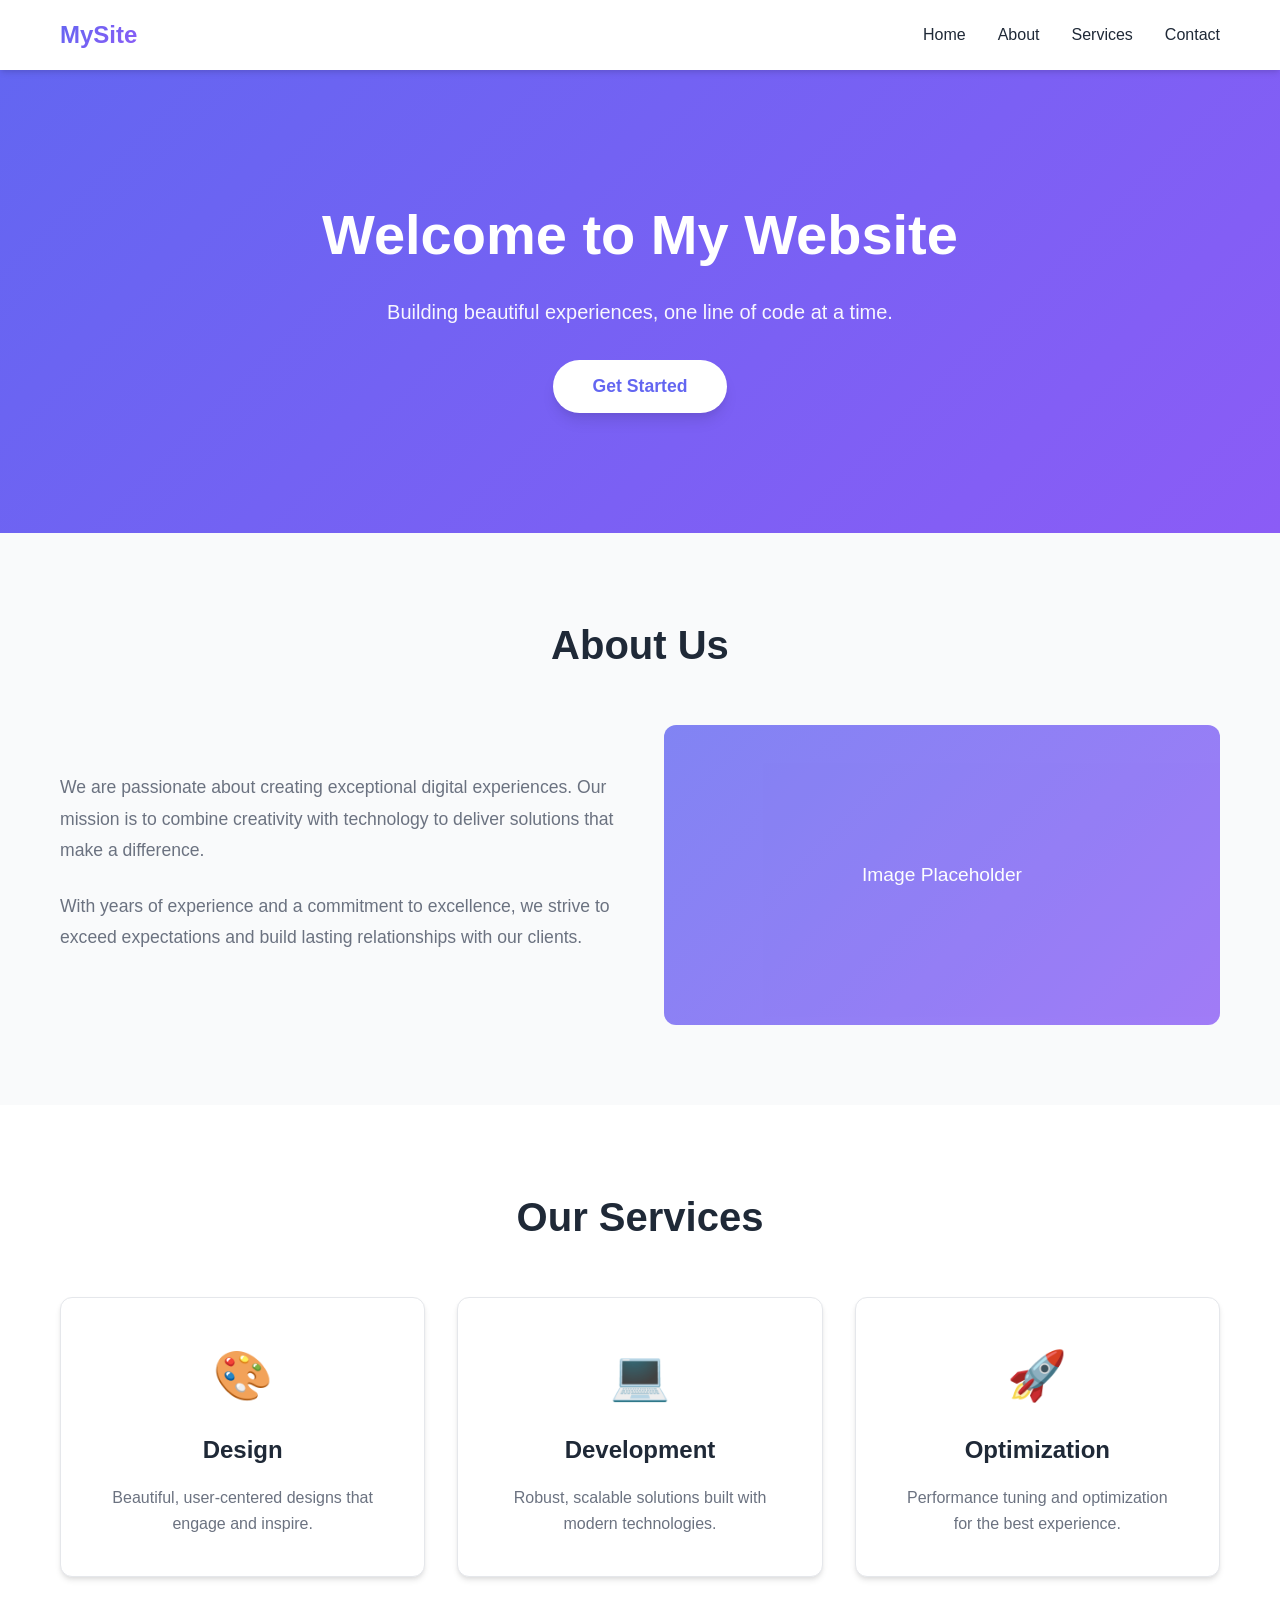
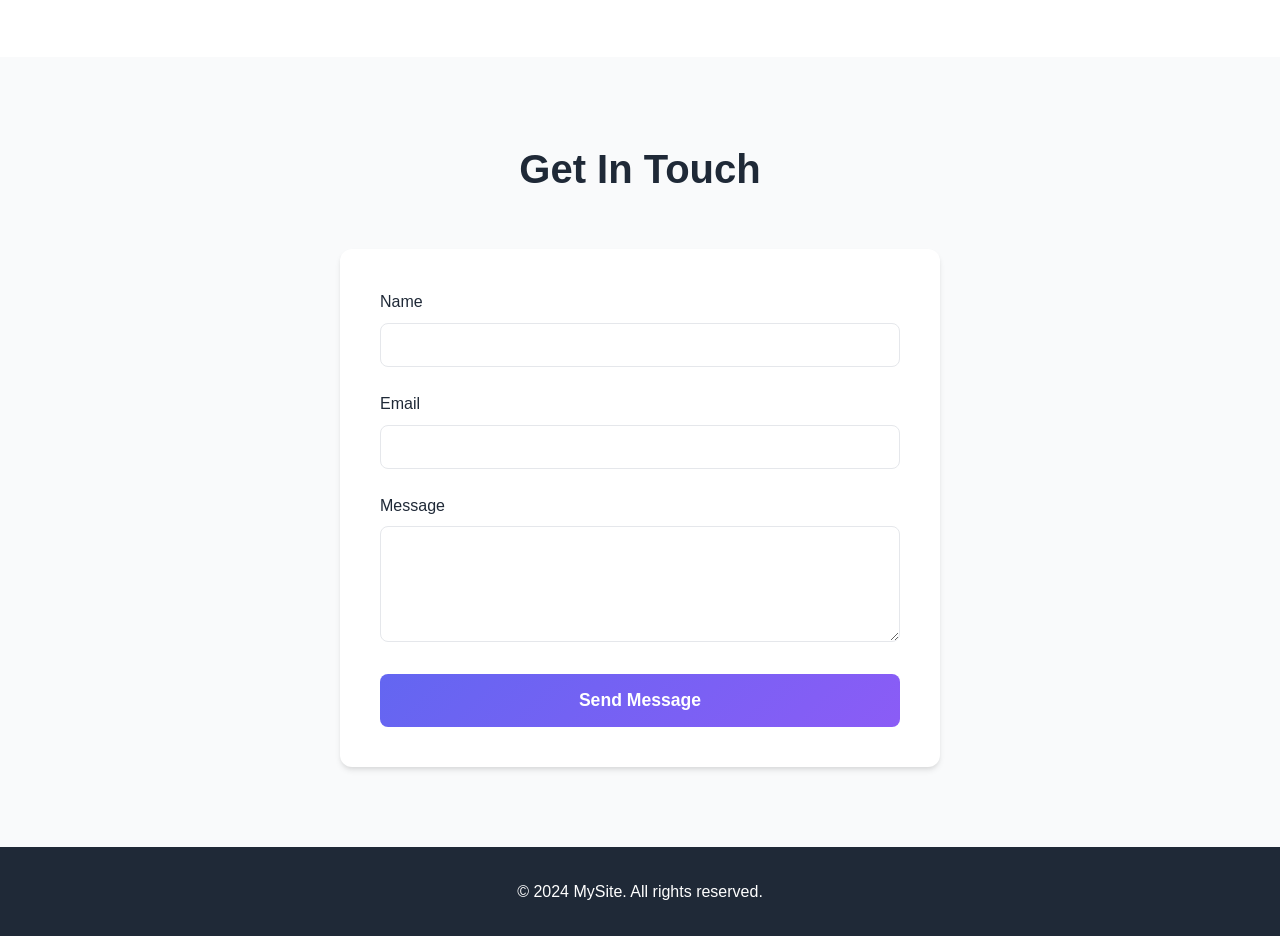
==== index.html @ bd73d11a "First Commit" ====
<!DOCTYPE html>
<html lang="en">
<head>
    <meta charset="UTF-8">
    <meta name="viewport" content="width=device-width, initial-scale=1.0">
    <title>Welcome to My Website</title>
    <link rel="stylesheet" href="styles.css">
</head>
<body>
    <header>
        <nav>
            <div class="logo">MySite</div>
            <ul class="nav-links">
                <li><a href="#home">Home</a></li>
                <li><a href="#about">About</a></li>
                <li><a href="#services">Services</a></li>
                <li><a href="#contact">Contact</a></li>
            </ul>
            <div class="menu-toggle">
                <span></span>
                <span></span>
                <span></span>
            </div>
        </nav>
    </header>

    <main>
        <section id="home" class="hero">
            <div class="hero-content">
                <h1>Welcome to My Website</h1>
                <p>Building beautiful experiences, one line of code at a time.</p>
                <button class="cta-button">Get Started</button>
            </div>
        </section>

        <section id="about" class="about">
            <div class="container">
                <h2>About Us</h2>
                <div class="about-content">
                    <div class="about-text">
                        <p>We are passionate about creating exceptional digital experiences. Our mission is to combine creativity with technology to deliver solutions that make a difference.</p>
                        <p>With years of experience and a commitment to excellence, we strive to exceed expectations and build lasting relationships with our clients.</p>
                    </div>
                    <div class="about-image">
                        <div class="placeholder-image">Image Placeholder</div>
                    </div>
                </div>
            </div>
        </section>

        <section id="services" class="services">
            <div class="container">
                <h2>Our Services</h2>
                <div class="services-grid">
                    <div class="service-card">
                        <div class="service-icon">🎨</div>
                        <h3>Design</h3>
                        <p>Beautiful, user-centered designs that engage and inspire.</p>
                    </div>
                    <div class="service-card">
                        <div class="service-icon">💻</div>
                        <h3>Development</h3>
                        <p>Robust, scalable solutions built with modern technologies.</p>
                    </div>
                    <div class="service-card">
                        <div class="service-icon">🚀</div>
                        <h3>Optimization</h3>
                        <p>Performance tuning and optimization for the best experience.</p>
                    </div>
                </div>
            </div>
        </section>

        <section id="contact" class="contact">
            <div class="container">
                <h2>Get In Touch</h2>
                <form class="contact-form">
                    <div class="form-group">
                        <label for="name">Name</label>
                        <input type="text" id="name" name="name" required>
                    </div>
                    <div class="form-group">
                        <label for="email">Email</label>
                        <input type="email" id="email" name="email" required>
                    </div>
                    <div class="form-group">
                        <label for="message">Message</label>
                        <textarea id="message" name="message" rows="5" required></textarea>
                    </div>
                    <button type="submit" class="submit-button">Send Message</button>
                </form>
            </div>
        </section>
    </main>

    <footer>
        <div class="container">
            <p>&copy; 2024 MySite. All rights reserved.</p>
        </div>
    </footer>

    <script src="script.js"></script>
</body>
</html>
---- styles.css ----
* {
    margin: 0;
    padding: 0;
    box-sizing: border-box;
}

:root {
    --primary-color: #6366f1;
    --secondary-color: #8b5cf6;
    --text-color: #1f2937;
    --text-light: #6b7280;
    --bg-color: #ffffff;
    --bg-light: #f9fafb;
    --border-color: #e5e7eb;
    --shadow: 0 4px 6px -1px rgba(0, 0, 0, 0.1), 0 2px 4px -1px rgba(0, 0, 0, 0.06);
    --shadow-lg: 0 10px 15px -3px rgba(0, 0, 0, 0.1), 0 4px 6px -2px rgba(0, 0, 0, 0.05);
}

body {
    font-family: -apple-system, BlinkMacSystemFont, 'Segoe UI', Roboto, 'Helvetica Neue', Arial, sans-serif;
    line-height: 1.6;
    color: var(--text-color);
    background-color: var(--bg-color);
}

.container {
    max-width: 1200px;
    margin: 0 auto;
    padding: 0 20px;
}

/* Header & Navigation */
header {
    background-color: var(--bg-color);
    box-shadow: var(--shadow);
    position: sticky;
    top: 0;
    z-index: 1000;
}

nav {
    max-width: 1200px;
    margin: 0 auto;
    padding: 1rem 20px;
    display: flex;
    justify-content: space-between;
    align-items: center;
}

.logo {
    font-size: 1.5rem;
    font-weight: bold;
    background: linear-gradient(135deg, var(--primary-color), var(--secondary-color));
    -webkit-background-clip: text;
    -webkit-text-fill-color: transparent;
    background-clip: text;
}

.nav-links {
    display: flex;
    list-style: none;
    gap: 2rem;
}

.nav-links a {
    text-decoration: none;
    color: var(--text-color);
    font-weight: 500;
    transition: color 0.3s ease;
}

.nav-links a:hover {
    color: var(--primary-color);
}

.menu-toggle {
    display: none;
    flex-direction: column;
    cursor: pointer;
    gap: 4px;
}

.menu-toggle span {
    width: 25px;
    height: 3px;
    background-color: var(--text-color);
    border-radius: 3px;
    transition: all 0.3s ease;
}

/* Hero Section */
.hero {
    background: linear-gradient(135deg, var(--primary-color) 0%, var(--secondary-color) 100%);
    color: white;
    padding: 120px 20px;
    text-align: center;
}

.hero-content h1 {
    font-size: 3.5rem;
    margin-bottom: 1rem;
    font-weight: 700;
}

.hero-content p {
    font-size: 1.25rem;
    margin-bottom: 2rem;
    opacity: 0.95;
}

.cta-button {
    background-color: white;
    color: var(--primary-color);
    border: none;
    padding: 1rem 2.5rem;
    font-size: 1.1rem;
    font-weight: 600;
    border-radius: 50px;
    cursor: pointer;
    transition: transform 0.3s ease, box-shadow 0.3s ease;
    box-shadow: var(--shadow-lg);
}

.cta-button:hover {
    transform: translateY(-2px);
    box-shadow: 0 20px 25px -5px rgba(0, 0, 0, 0.1), 0 10px 10px -5px rgba(0, 0, 0, 0.04);
}

.cta-button:active {
    transform: translateY(0);
}

/* About Section */
.about {
    padding: 80px 20px;
    background-color: var(--bg-light);
}

.about h2 {
    text-align: center;
    font-size: 2.5rem;
    margin-bottom: 3rem;
    color: var(--text-color);
}

.about-content {
    display: grid;
    grid-template-columns: 1fr 1fr;
    gap: 3rem;
    align-items: center;
}

.about-text p {
    margin-bottom: 1.5rem;
    color: var(--text-light);
    font-size: 1.1rem;
    line-height: 1.8;
}

.placeholder-image {
    background: linear-gradient(135deg, var(--primary-color), var(--secondary-color));
    height: 300px;
    border-radius: 12px;
    display: flex;
    align-items: center;
    justify-content: center;
    color: white;
    font-size: 1.2rem;
    opacity: 0.8;
}

/* Services Section */
.services {
    padding: 80px 20px;
}

.services h2 {
    text-align: center;
    font-size: 2.5rem;
    margin-bottom: 3rem;
    color: var(--text-color);
}

.services-grid {
    display: grid;
    grid-template-columns: repeat(auto-fit, minmax(280px, 1fr));
    gap: 2rem;
}

.service-card {
    background-color: var(--bg-color);
    padding: 2.5rem;
    border-radius: 12px;
    text-align: center;
    box-shadow: var(--shadow);
    transition: transform 0.3s ease, box-shadow 0.3s ease;
    border: 1px solid var(--border-color);
}

.service-card:hover {
    transform: translateY(-5px);
    box-shadow: var(--shadow-lg);
}

.service-icon {
    font-size: 3rem;
    margin-bottom: 1rem;
}

.service-card h3 {
    font-size: 1.5rem;
    margin-bottom: 1rem;
    color: var(--text-color);
}

.service-card p {
    color: var(--text-light);
    line-height: 1.6;
}

/* Contact Section */
.contact {
    padding: 80px 20px;
    background-color: var(--bg-light);
}

.contact h2 {
    text-align: center;
    font-size: 2.5rem;
    margin-bottom: 3rem;
    color: var(--text-color);
}

.contact-form {
    max-width: 600px;
    margin: 0 auto;
    background-color: var(--bg-color);
    padding: 2.5rem;
    border-radius: 12px;
    box-shadow: var(--shadow);
}

.form-group {
    margin-bottom: 1.5rem;
}

.form-group label {
    display: block;
    margin-bottom: 0.5rem;
    font-weight: 500;
    color: var(--text-color);
}

.form-group input,
.form-group textarea {
    width: 100%;
    padding: 0.75rem;
    border: 1px solid var(--border-color);
    border-radius: 8px;
    font-size: 1rem;
    font-family: inherit;
    transition: border-color 0.3s ease, box-shadow 0.3s ease;
}

.form-group input:focus,
.form-group textarea:focus {
    outline: none;
    border-color: var(--primary-color);
    box-shadow: 0 0 0 3px rgba(99, 102, 241, 0.1);
}

.submit-button {
    width: 100%;
    background: linear-gradient(135deg, var(--primary-color), var(--secondary-color));
    color: white;
    border: none;
    padding: 1rem;
    font-size: 1.1rem;
    font-weight: 600;
    border-radius: 8px;
    cursor: pointer;
    transition: transform 0.3s ease, box-shadow 0.3s ease;
}

.submit-button:hover {
    transform: translateY(-2px);
    box-shadow: var(--shadow-lg);
}

.submit-button:active {
    transform: translateY(0);
}

/* Footer */
footer {
    background-color: var(--text-color);
    color: white;
    padding: 2rem 20px;
    text-align: center;
}

/* Responsive Design */
@media (max-width: 768px) {
    .nav-links {
        display: none;
    }

    .menu-toggle {
        display: flex;
    }

    .hero-content h1 {
        font-size: 2.5rem;
    }

    .hero-content p {
        font-size: 1.1rem;
    }

    .about-content {
        grid-template-columns: 1fr;
    }

    .services-grid {
        grid-template-columns: 1fr;
    }

    .contact-form {
        padding: 1.5rem;
    }
}

/* Smooth Scrolling */
html {
    scroll-behavior: smooth;
}
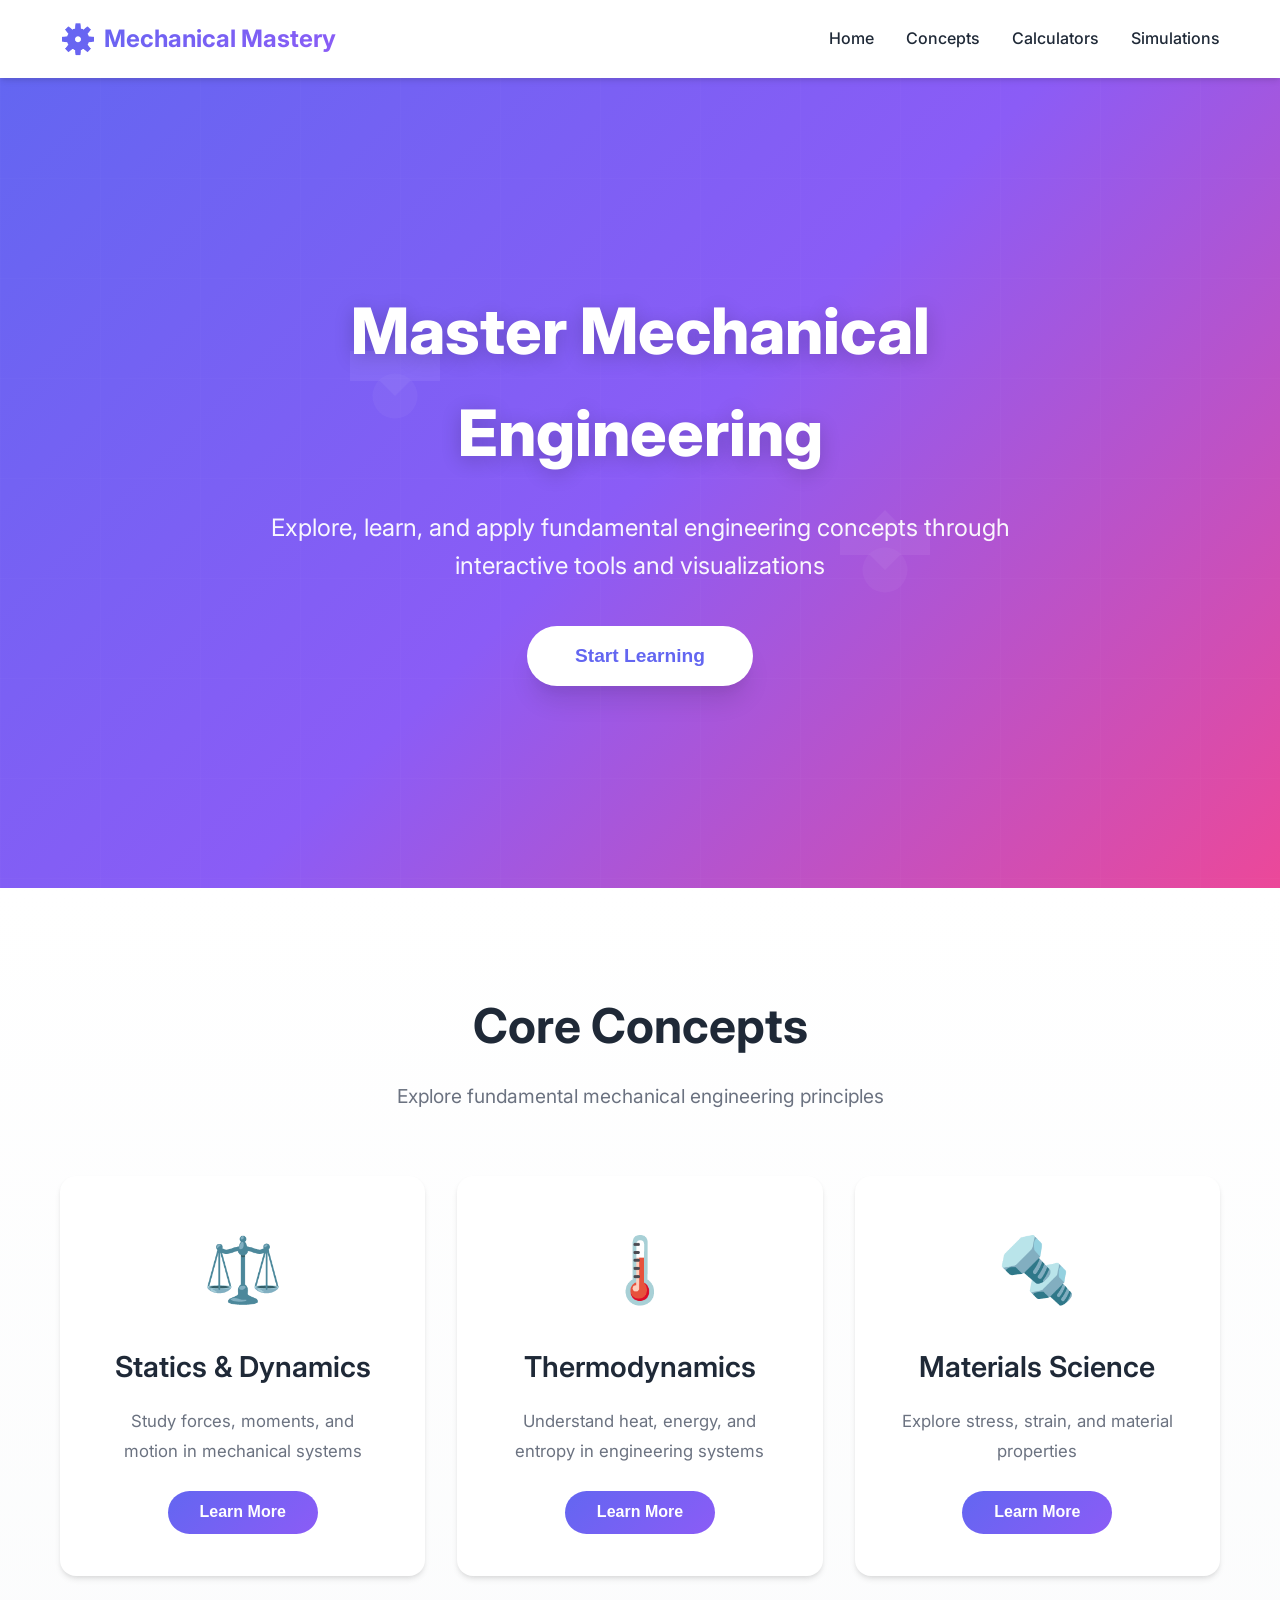
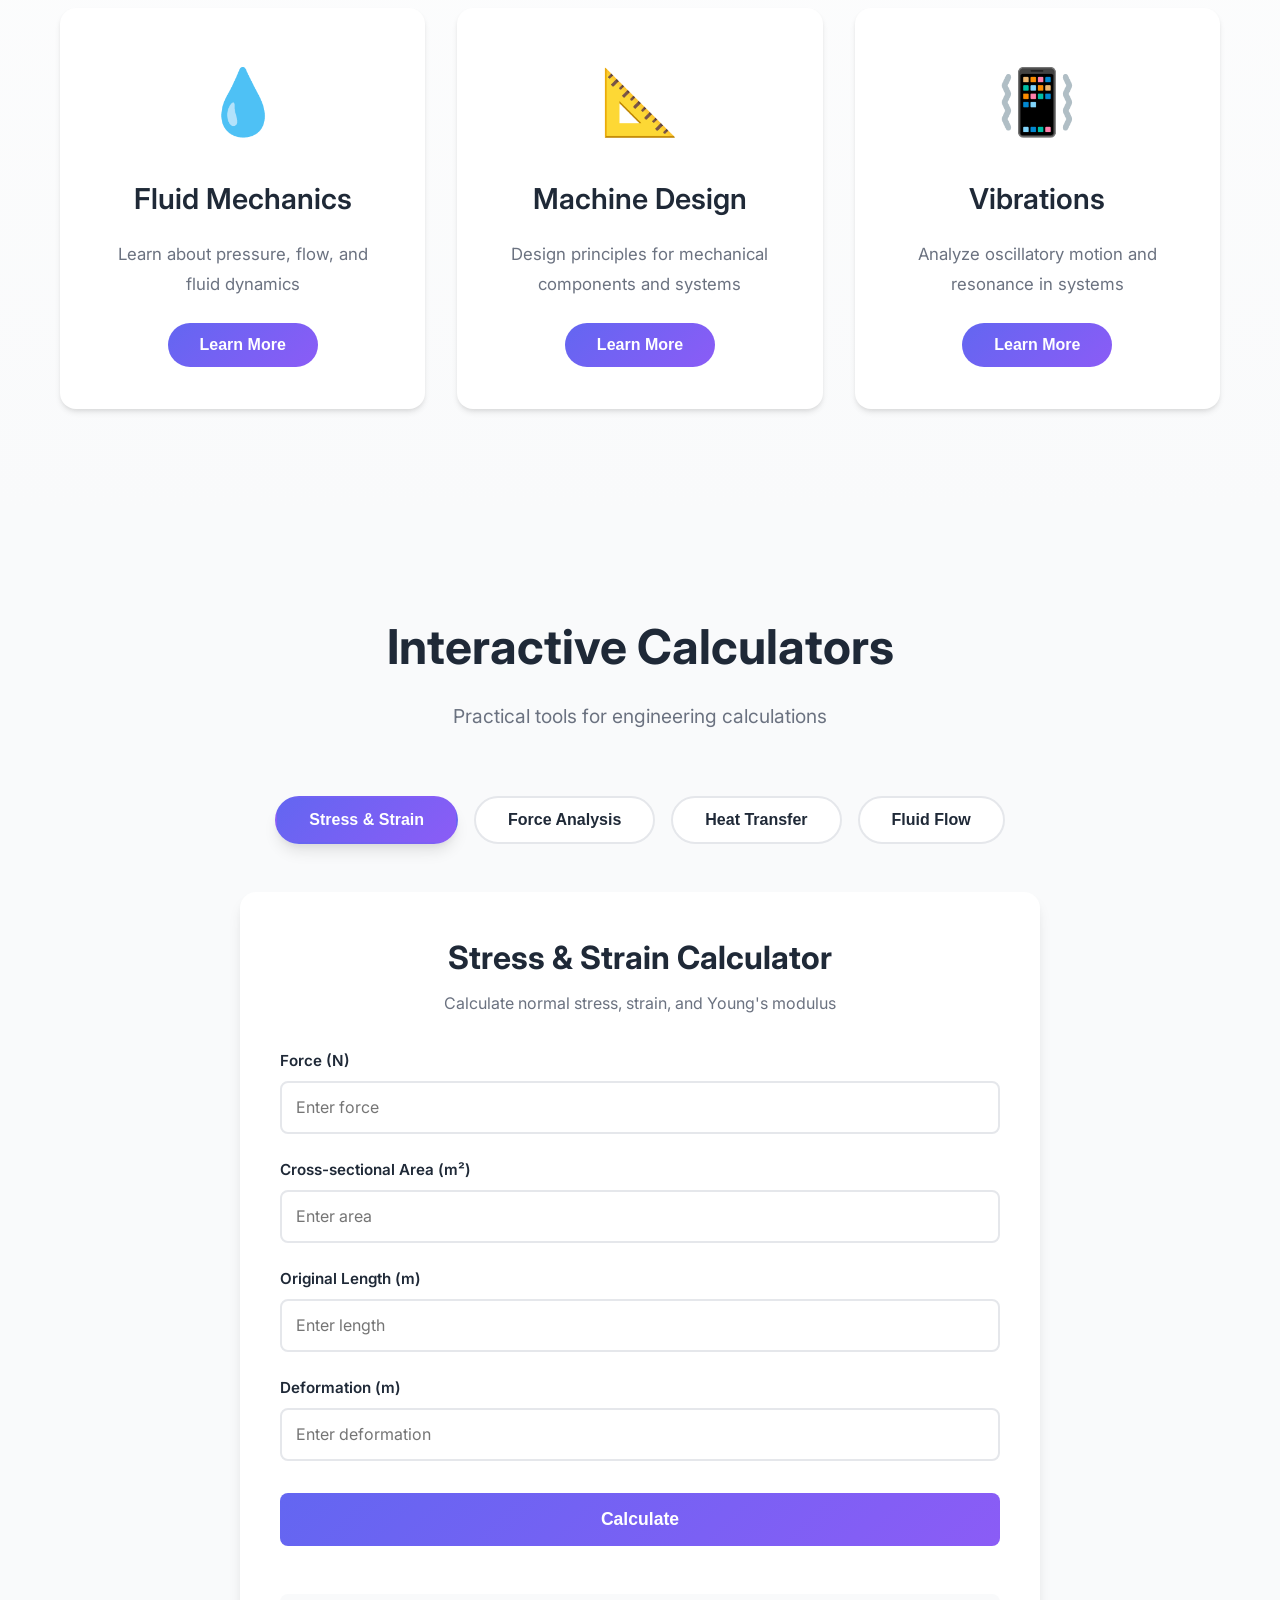
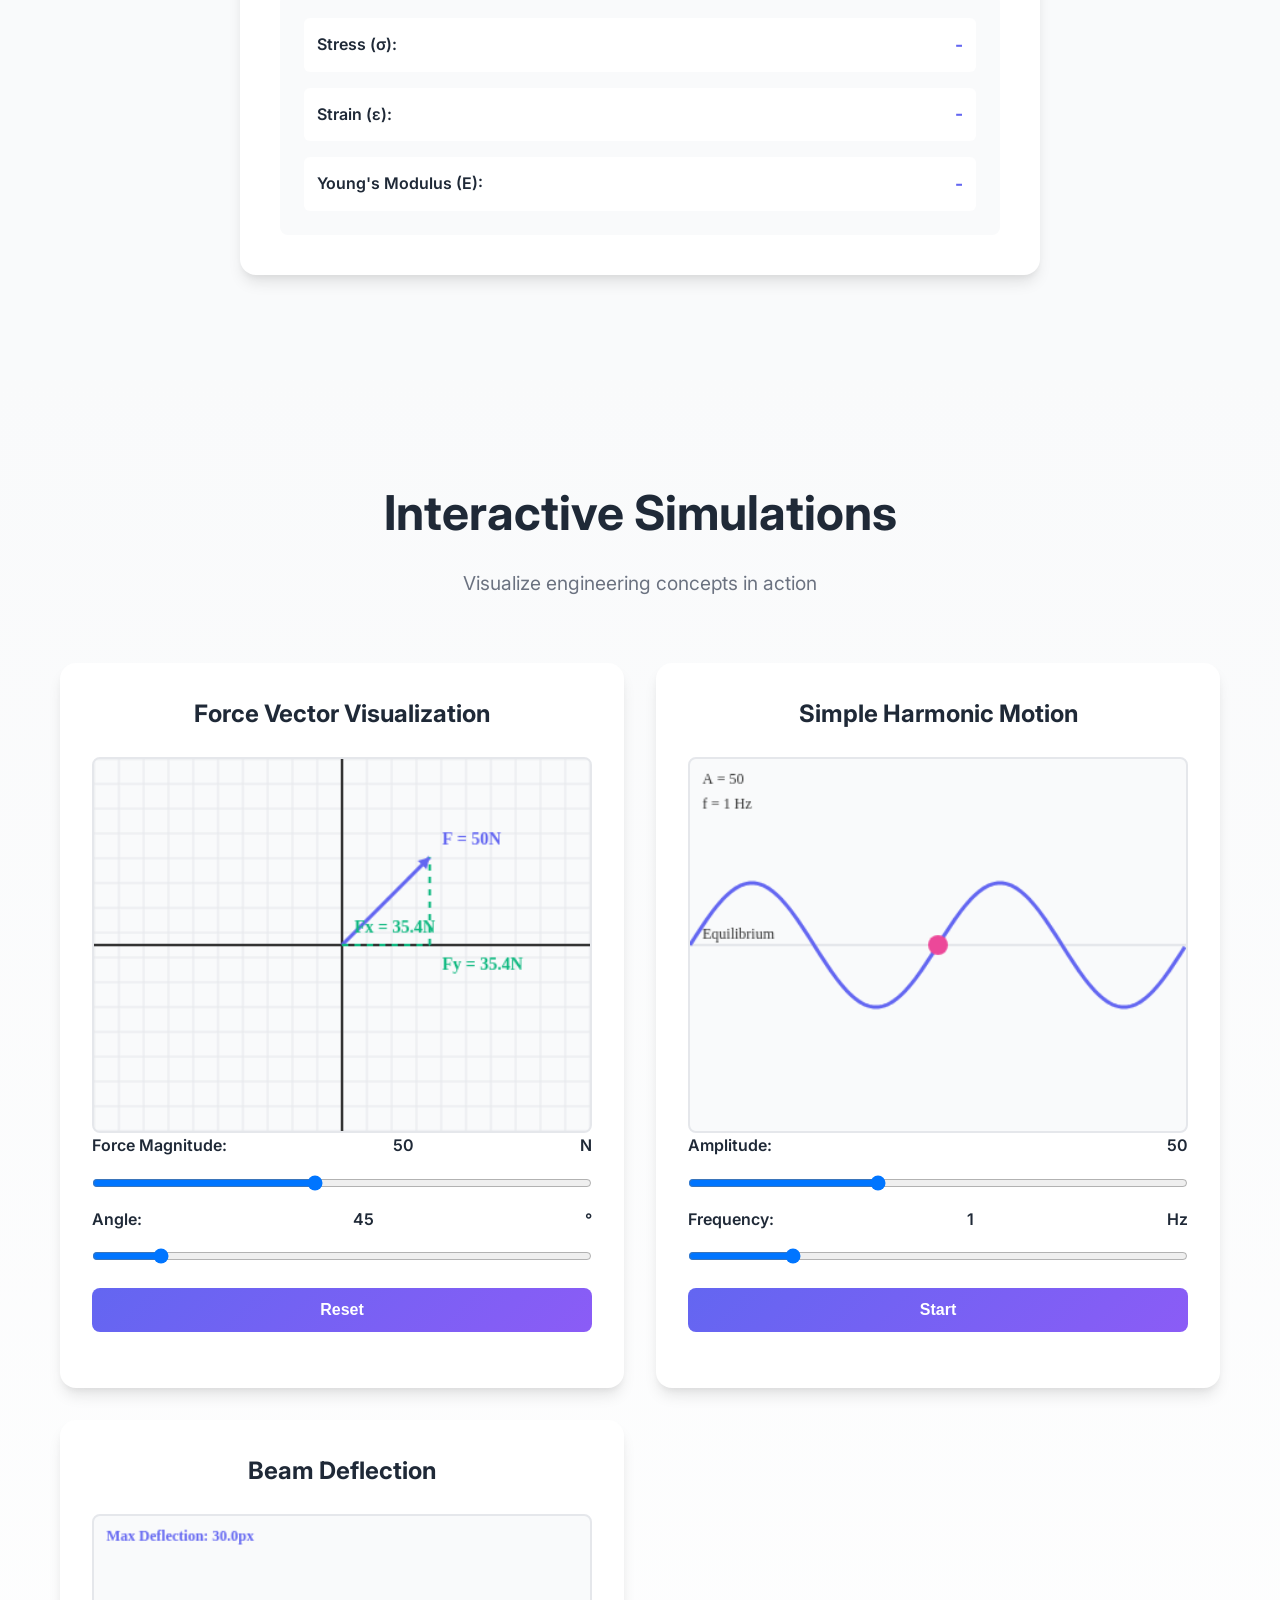
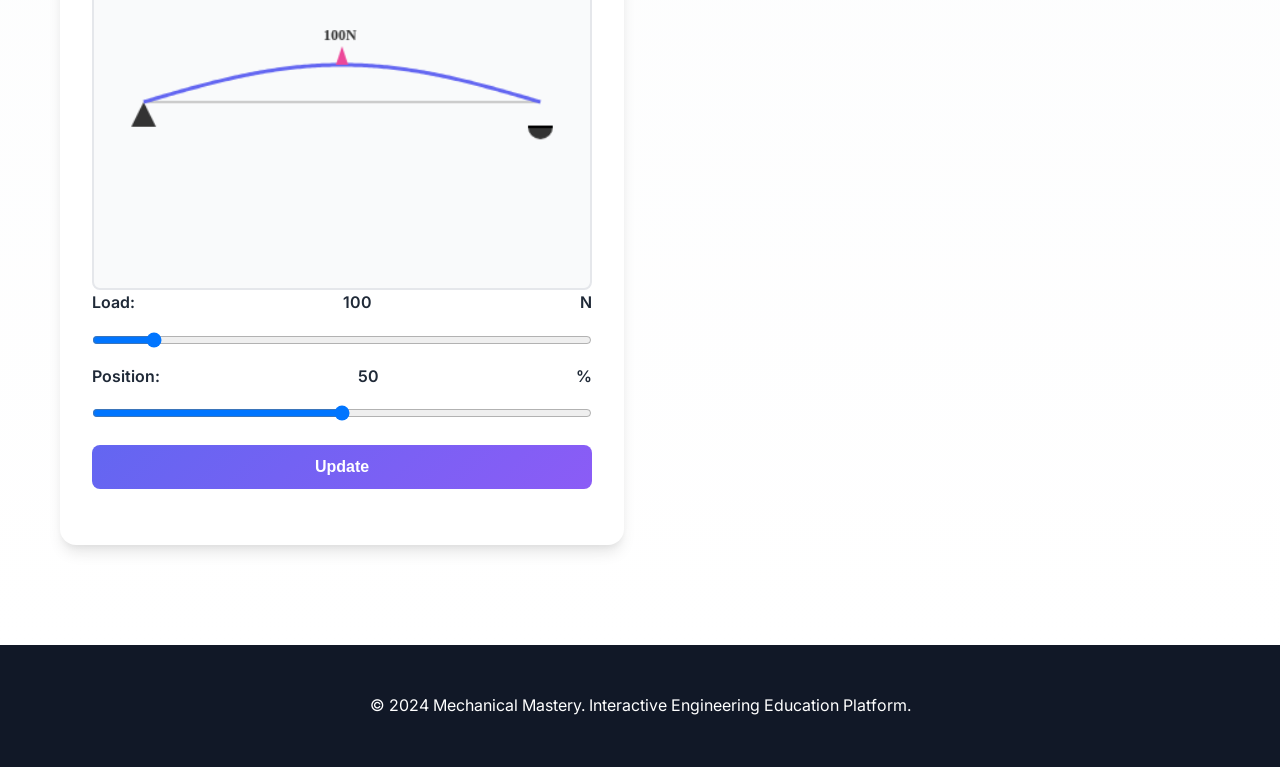
==== commit 6cba1428: "2" ====
--- a/index.html
+++ b/index.html
@@ -3,18 +3,24 @@
 <head>
     <meta charset="UTF-8">
     <meta name="viewport" content="width=device-width, initial-scale=1.0">
-    <title>Welcome to My Website</title>
+    <title>Mechanical Mastery - Interactive Engineering Learning</title>
     <link rel="stylesheet" href="styles.css">
+    <link rel="preconnect" href="https://fonts.googleapis.com">
+    <link rel="preconnect" href="https://fonts.gstatic.com" crossorigin>
+    <link href="https://fonts.googleapis.com/css2?family=Inter:wght@300;400;500;600;700;800&display=swap" rel="stylesheet">
 </head>
 <body>
     <header>
         <nav>
-            <div class="logo">MySite</div>
+            <div class="logo">
+                <span class="logo-icon">⚙️</span>
+                <span>Mechanical Mastery</span>
+            </div>
             <ul class="nav-links">
                 <li><a href="#home">Home</a></li>
-                <li><a href="#about">About</a></li>
-                <li><a href="#services">Services</a></li>
-                <li><a href="#contact">Contact</a></li>
+                <li><a href="#concepts">Concepts</a></li>
+                <li><a href="#calculators">Calculators</a></li>
+                <li><a href="#simulations">Simulations</a></li>
             </ul>
             <div class="menu-toggle">
                 <span></span>
@@ -27,79 +33,297 @@
     <main>
         <section id="home" class="hero">
             <div class="hero-content">
-                <h1>Welcome to My Website</h1>
-                <p>Building beautiful experiences, one line of code at a time.</p>
-                <button class="cta-button">Get Started</button>
+                <div class="hero-animation">
+                    <svg class="gear gear-1" viewBox="0 0 100 100">
+                        <path d="M50,10 L60,20 L80,20 L80,40 L60,40 L50,50 L40,40 L20,40 L20,20 L40,20 Z" fill="rgba(255,255,255,0.3)"/>
+                        <circle cx="50" cy="50" r="15" fill="rgba(255,255,255,0.2)"/>
+                    </svg>
+                    <svg class="gear gear-2" viewBox="0 0 100 100">
+                        <path d="M50,10 L60,20 L80,20 L80,40 L60,40 L50,50 L40,40 L20,40 L20,20 L40,20 Z" fill="rgba(255,255,255,0.3)"/>
+                        <circle cx="50" cy="50" r="15" fill="rgba(255,255,255,0.2)"/>
+                    </svg>
+                </div>
+                <h1>Master Mechanical Engineering</h1>
+                <p>Explore, learn, and apply fundamental engineering concepts through interactive tools and visualizations</p>
+                <button class="cta-button" onclick="document.querySelector('#concepts').scrollIntoView({behavior: 'smooth'})">
+                    Start Learning
+                </button>
             </div>
         </section>
 
-        <section id="about" class="about">
+        <section id="concepts" class="concepts">
             <div class="container">
-                <h2>About Us</h2>
-                <div class="about-content">
-                    <div class="about-text">
-                        <p>We are passionate about creating exceptional digital experiences. Our mission is to combine creativity with technology to deliver solutions that make a difference.</p>
-                        <p>With years of experience and a commitment to excellence, we strive to exceed expectations and build lasting relationships with our clients.</p>
-                    </div>
-                    <div class="about-image">
-                        <div class="placeholder-image">Image Placeholder</div>
+                <h2>Core Concepts</h2>
+                <p class="section-subtitle">Explore fundamental mechanical engineering principles</p>
+                <div class="concepts-grid">
+                    <div class="concept-card" data-concept="statics">
+                        <div class="concept-icon">⚖️</div>
+                        <h3>Statics & Dynamics</h3>
+                        <p>Study forces, moments, and motion in mechanical systems</p>
+                        <button class="learn-more-btn">Learn More</button>
+                    </div>
+                    <div class="concept-card" data-concept="thermodynamics">
+                        <div class="concept-icon">🌡️</div>
+                        <h3>Thermodynamics</h3>
+                        <p>Understand heat, energy, and entropy in engineering systems</p>
+                        <button class="learn-more-btn">Learn More</button>
+                    </div>
+                    <div class="concept-card" data-concept="materials">
+                        <div class="concept-icon">🔩</div>
+                        <h3>Materials Science</h3>
+                        <p>Explore stress, strain, and material properties</p>
+                        <button class="learn-more-btn">Learn More</button>
+                    </div>
+                    <div class="concept-card" data-concept="fluids">
+                        <div class="concept-icon">💧</div>
+                        <h3>Fluid Mechanics</h3>
+                        <p>Learn about pressure, flow, and fluid dynamics</p>
+                        <button class="learn-more-btn">Learn More</button>
+                    </div>
+                    <div class="concept-card" data-concept="design">
+                        <div class="concept-icon">📐</div>
+                        <h3>Machine Design</h3>
+                        <p>Design principles for mechanical components and systems</p>
+                        <button class="learn-more-btn">Learn More</button>
+                    </div>
+                    <div class="concept-card" data-concept="vibrations">
+                        <div class="concept-icon">📳</div>
+                        <h3>Vibrations</h3>
+                        <p>Analyze oscillatory motion and resonance in systems</p>
+                        <button class="learn-more-btn">Learn More</button>
                     </div>
                 </div>
             </div>
         </section>
 
-        <section id="services" class="services">
+        <section id="calculators" class="calculators">
             <div class="container">
-                <h2>Our Services</h2>
-                <div class="services-grid">
-                    <div class="service-card">
-                        <div class="service-icon">🎨</div>
-                        <h3>Design</h3>
-                        <p>Beautiful, user-centered designs that engage and inspire.</p>
-                    </div>
-                    <div class="service-card">
-                        <div class="service-icon">💻</div>
-                        <h3>Development</h3>
-                        <p>Robust, scalable solutions built with modern technologies.</p>
-                    </div>
-                    <div class="service-card">
-                        <div class="service-icon">🚀</div>
-                        <h3>Optimization</h3>
-                        <p>Performance tuning and optimization for the best experience.</p>
+                <h2>Interactive Calculators</h2>
+                <p class="section-subtitle">Practical tools for engineering calculations</p>
+                
+                <div class="calculator-tabs">
+                    <button class="tab-btn active" data-tab="stress">Stress & Strain</button>
+                    <button class="tab-btn" data-tab="force">Force Analysis</button>
+                    <button class="tab-btn" data-tab="heat">Heat Transfer</button>
+                    <button class="tab-btn" data-tab="fluid">Fluid Flow</button>
+                </div>
+
+                <div class="calculator-content">
+                    <!-- Stress & Strain Calculator -->
+                    <div class="calculator-panel active" id="stress-calc">
+                        <div class="calc-header">
+                            <h3>Stress & Strain Calculator</h3>
+                            <p>Calculate normal stress, strain, and Young's modulus</p>
+                        </div>
+                        <div class="calc-body">
+                            <div class="input-group">
+                                <label for="force-input">Force (N)</label>
+                                <input type="number" id="force-input" placeholder="Enter force">
+                            </div>
+                            <div class="input-group">
+                                <label for="area-input">Cross-sectional Area (m²)</label>
+                                <input type="number" id="area-input" placeholder="Enter area">
+                            </div>
+                            <div class="input-group">
+                                <label for="length-input">Original Length (m)</label>
+                                <input type="number" id="length-input" placeholder="Enter length">
+                            </div>
+                            <div class="input-group">
+                                <label for="deformation-input">Deformation (m)</label>
+                                <input type="number" id="deformation-input" placeholder="Enter deformation">
+                            </div>
+                            <button class="calculate-btn" onclick="calculateStress()">Calculate</button>
+                            <div class="results">
+                                <div class="result-item">
+                                    <span class="result-label">Stress (σ):</span>
+                                    <span class="result-value" id="stress-result">-</span>
+                                </div>
+                                <div class="result-item">
+                                    <span class="result-label">Strain (ε):</span>
+                                    <span class="result-value" id="strain-result">-</span>
+                                </div>
+                                <div class="result-item">
+                                    <span class="result-label">Young's Modulus (E):</span>
+                                    <span class="result-value" id="modulus-result">-</span>
+                                </div>
+                            </div>
+                        </div>
+                    </div>
+
+                    <!-- Force Analysis Calculator -->
+                    <div class="calculator-panel" id="force-calc">
+                        <div class="calc-header">
+                            <h3>Force Vector Analysis</h3>
+                            <p>Resolve forces into components and calculate resultant</p>
+                        </div>
+                        <div class="calc-body">
+                            <div class="input-group">
+                                <label for="force-magnitude">Force Magnitude (N)</label>
+                                <input type="number" id="force-magnitude" placeholder="Enter magnitude">
+                            </div>
+                            <div class="input-group">
+                                <label for="force-angle">Angle from Horizontal (°)</label>
+                                <input type="number" id="force-angle" placeholder="Enter angle">
+                            </div>
+                            <button class="calculate-btn" onclick="calculateForce()">Calculate</button>
+                            <div class="force-visualization" id="force-visual">
+                                <svg viewBox="0 0 300 200">
+                                    <defs>
+                                        <marker id="arrowhead" markerWidth="10" markerHeight="10" refX="9" refY="3" orient="auto">
+                                            <polygon points="0 0, 10 3, 0 6" fill="#6366f1" />
+                                        </marker>
+                                    </defs>
+                                    <line x1="50" y1="150" x2="250" y2="150" stroke="#333" stroke-width="2"/>
+                                    <line id="force-arrow" x1="150" y1="150" x2="150" y2="50" stroke="#6366f1" stroke-width="4" marker-end="url(#arrowhead)"/>
+                                    <text x="150" y="30" text-anchor="middle" fill="#6366f1" font-weight="bold" id="force-label">F</text>
+                                </svg>
+                            </div>
+                            <div class="results">
+                                <div class="result-item">
+                                    <span class="result-label">Horizontal Component (Fx):</span>
+                                    <span class="result-value" id="fx-result">-</span>
+                                </div>
+                                <div class="result-item">
+                                    <span class="result-label">Vertical Component (Fy):</span>
+                                    <span class="result-value" id="fy-result">-</span>
+                                </div>
+                                <div class="result-item">
+                                    <span class="result-label">Resultant Magnitude:</span>
+                                    <span class="result-value" id="resultant-result">-</span>
+                                </div>
+                            </div>
+                        </div>
+                    </div>
+
+                    <!-- Heat Transfer Calculator -->
+                    <div class="calculator-panel" id="heat-calc">
+                        <div class="calc-header">
+                            <h3>Heat Transfer Calculator</h3>
+                            <p>Calculate heat transfer rate using Fourier's law</p>
+                        </div>
+                        <div class="calc-body">
+                            <div class="input-group">
+                                <label for="thermal-conductivity">Thermal Conductivity (W/m·K)</label>
+                                <input type="number" id="thermal-conductivity" placeholder="Enter k">
+                            </div>
+                            <div class="input-group">
+                                <label for="surface-area">Surface Area (m²)</label>
+                                <input type="number" id="surface-area" placeholder="Enter area">
+                            </div>
+                            <div class="input-group">
+                                <label for="temp-diff">Temperature Difference (K)</label>
+                                <input type="number" id="temp-diff" placeholder="Enter ΔT">
+                            </div>
+                            <div class="input-group">
+                                <label for="thickness">Thickness (m)</label>
+                                <input type="number" id="thickness" placeholder="Enter thickness">
+                            </div>
+                            <button class="calculate-btn" onclick="calculateHeat()">Calculate</button>
+                            <div class="results">
+                                <div class="result-item">
+                                    <span class="result-label">Heat Transfer Rate (Q):</span>
+                                    <span class="result-value" id="heat-result">-</span>
+                                </div>
+                                <div class="result-item">
+                                    <span class="result-label">Formula: Q = k·A·ΔT / L</span>
+                                </div>
+                            </div>
+                        </div>
+                    </div>
+
+                    <!-- Fluid Flow Calculator -->
+                    <div class="calculator-panel" id="fluid-calc">
+                        <div class="calc-header">
+                            <h3>Fluid Flow Calculator</h3>
+                            <p>Calculate flow rate and velocity using continuity equation</p>
+                        </div>
+                        <div class="calc-body">
+                            <div class="input-group">
+                                <label for="flow-rate">Flow Rate (m³/s)</label>
+                                <input type="number" id="flow-rate" placeholder="Enter Q">
+                            </div>
+                            <div class="input-group">
+                                <label for="pipe-diameter">Pipe Diameter (m)</label>
+                                <input type="number" id="pipe-diameter" placeholder="Enter diameter">
+                            </div>
+                            <button class="calculate-btn" onclick="calculateFluid()">Calculate</button>
+                            <div class="results">
+                                <div class="result-item">
+                                    <span class="result-label">Flow Velocity (v):</span>
+                                    <span class="result-value" id="velocity-result">-</span>
+                                </div>
+                                <div class="result-item">
+                                    <span class="result-label">Cross-sectional Area:</span>
+                                    <span class="result-value" id="pipe-area-result">-</span>
+                                </div>
+                                <div class="result-item">
+                                    <span class="result-label">Formula: v = Q / A</span>
+                                </div>
+                            </div>
+                        </div>
                     </div>
                 </div>
             </div>
         </section>
 
-        <section id="contact" class="contact">
+        <section id="simulations" class="simulations">
             <div class="container">
-                <h2>Get In Touch</h2>
-                <form class="contact-form">
-                    <div class="form-group">
-                        <label for="name">Name</label>
-                        <input type="text" id="name" name="name" required>
-                    </div>
-                    <div class="form-group">
-                        <label for="email">Email</label>
-                        <input type="email" id="email" name="email" required>
-                    </div>
-                    <div class="form-group">
-                        <label for="message">Message</label>
-                        <textarea id="message" name="message" rows="5" required></textarea>
-                    </div>
-                    <button type="submit" class="submit-button">Send Message</button>
-                </form>
+                <h2>Interactive Simulations</h2>
+                <p class="section-subtitle">Visualize engineering concepts in action</p>
+                
+                <div class="simulation-grid">
+                    <div class="simulation-card">
+                        <h3>Force Vector Visualization</h3>
+                        <div class="sim-canvas" id="vector-sim">
+                            <canvas id="vector-canvas" width="400" height="300"></canvas>
+                            <div class="sim-controls">
+                                <label>Force Magnitude: <span id="vec-mag-display">50</span> N</label>
+                                <input type="range" id="vec-magnitude" min="10" max="100" value="50">
+                                <label>Angle: <span id="vec-angle-display">45</span>°</label>
+                                <input type="range" id="vec-angle" min="0" max="360" value="45">
+                                <button onclick="resetVector()">Reset</button>
+                            </div>
+                        </div>
+                    </div>
+
+                    <div class="simulation-card">
+                        <h3>Simple Harmonic Motion</h3>
+                        <div class="sim-canvas" id="shm-sim">
+                            <canvas id="shm-canvas" width="400" height="300"></canvas>
+                            <div class="sim-controls">
+                                <label>Amplitude: <span id="shm-amp-display">50</span></label>
+                                <input type="range" id="shm-amplitude" min="20" max="100" value="50">
+                                <label>Frequency: <span id="shm-freq-display">1</span> Hz</label>
+                                <input type="range" id="shm-frequency" min="0.5" max="3" step="0.1" value="1">
+                                <button onclick="toggleSHM()" id="shm-toggle">Start</button>
+                            </div>
+                        </div>
+                    </div>
+
+                    <div class="simulation-card">
+                        <h3>Beam Deflection</h3>
+                        <div class="sim-canvas" id="beam-sim">
+                            <canvas id="beam-canvas" width="400" height="300"></canvas>
+                            <div class="sim-controls">
+                                <label>Load: <span id="beam-load-display">100</span> N</label>
+                                <input type="range" id="beam-load" min="50" max="500" value="100">
+                                <label>Position: <span id="beam-pos-display">50</span>%</label>
+                                <input type="range" id="beam-position" min="10" max="90" value="50">
+                                <button onclick="updateBeam()">Update</button>
+                            </div>
+                        </div>
+                    </div>
+                </div>
             </div>
         </section>
     </main>
 
     <footer>
         <div class="container">
-            <p>&copy; 2024 MySite. All rights reserved.</p>
+            <p>&copy; 2024 Mechanical Mastery. Interactive Engineering Education Platform.</p>
         </div>
     </footer>
 
     <script src="script.js"></script>
 </body>
 </html>
-
--- a/styles.css
+++ b/styles.css
@@ -6,21 +6,27 @@
 
 :root {
     --primary-color: #6366f1;
+    --primary-dark: #4f46e5;
     --secondary-color: #8b5cf6;
+    --accent-color: #ec4899;
     --text-color: #1f2937;
     --text-light: #6b7280;
     --bg-color: #ffffff;
     --bg-light: #f9fafb;
+    --bg-dark: #111827;
     --border-color: #e5e7eb;
+    --success-color: #10b981;
     --shadow: 0 4px 6px -1px rgba(0, 0, 0, 0.1), 0 2px 4px -1px rgba(0, 0, 0, 0.06);
     --shadow-lg: 0 10px 15px -3px rgba(0, 0, 0, 0.1), 0 4px 6px -2px rgba(0, 0, 0, 0.05);
+    --shadow-xl: 0 20px 25px -5px rgba(0, 0, 0, 0.1), 0 10px 10px -5px rgba(0, 0, 0, 0.04);
 }
 
 body {
-    font-family: -apple-system, BlinkMacSystemFont, 'Segoe UI', Roboto, 'Helvetica Neue', Arial, sans-serif;
+    font-family: 'Inter', -apple-system, BlinkMacSystemFont, 'Segoe UI', Roboto, sans-serif;
     line-height: 1.6;
     color: var(--text-color);
     background-color: var(--bg-color);
+    overflow-x: hidden;
 }
 
 .container {
@@ -31,11 +37,13 @@
 
 /* Header & Navigation */
 header {
-    background-color: var(--bg-color);
+    background-color: rgba(255, 255, 255, 0.95);
+    backdrop-filter: blur(10px);
     box-shadow: var(--shadow);
     position: sticky;
     top: 0;
     z-index: 1000;
+    transition: all 0.3s ease;
 }
 
 nav {
@@ -49,13 +57,26 @@
 
 .logo {
     font-size: 1.5rem;
-    font-weight: bold;
+    font-weight: 700;
+    display: flex;
+    align-items: center;
+    gap: 0.5rem;
     background: linear-gradient(135deg, var(--primary-color), var(--secondary-color));
     -webkit-background-clip: text;
     -webkit-text-fill-color: transparent;
     background-clip: text;
 }
 
+.logo-icon {
+    font-size: 1.8rem;
+    animation: rotate 20s linear infinite;
+}
+
+@keyframes rotate {
+    from { transform: rotate(0deg); }
+    to { transform: rotate(360deg); }
+}
+
 .nav-links {
     display: flex;
     list-style: none;
@@ -67,6 +88,22 @@
     color: var(--text-color);
     font-weight: 500;
     transition: color 0.3s ease;
+    position: relative;
+}
+
+.nav-links a::after {
+    content: '';
+    position: absolute;
+    bottom: -5px;
+    left: 0;
+    width: 0;
+    height: 2px;
+    background: linear-gradient(135deg, var(--primary-color), var(--secondary-color));
+    transition: width 0.3s ease;
+}
+
+.nav-links a:hover::after {
+    width: 100%;
 }
 
 .nav-links a:hover {
@@ -90,219 +127,496 @@
 
 /* Hero Section */
 .hero {
-    background: linear-gradient(135deg, var(--primary-color) 0%, var(--secondary-color) 100%);
+    background: linear-gradient(135deg, var(--primary-color) 0%, var(--secondary-color) 50%, var(--accent-color) 100%);
     color: white;
     padding: 120px 20px;
     text-align: center;
+    position: relative;
+    overflow: hidden;
+    min-height: 90vh;
+    display: flex;
+    align-items: center;
+    justify-content: center;
+}
+
+.hero::before {
+    content: '';
+    position: absolute;
+    top: 0;
+    left: 0;
+    right: 0;
+    bottom: 0;
+    background: url('data:image/svg+xml,<svg width="100" height="100" xmlns="http://www.w3.org/2000/svg"><defs><pattern id="grid" width="100" height="100" patternUnits="userSpaceOnUse"><path d="M 100 0 L 0 0 0 100" fill="none" stroke="rgba(255,255,255,0.1)" stroke-width="1"/></pattern></defs><rect width="100" height="100" fill="url(%23grid)"/></svg>');
+    opacity: 0.3;
+}
+
+.hero-animation {
+    position: absolute;
+    width: 100%;
+    height: 100%;
+    top: 0;
+    left: 0;
+    pointer-events: none;
+}
+
+.gear {
+    position: absolute;
+    width: 150px;
+    height: 150px;
+    opacity: 0.2;
+}
+
+.gear-1 {
+    top: 10%;
+    left: 10%;
+    animation: rotate 15s linear infinite;
+}
+
+.gear-2 {
+    bottom: 10%;
+    right: 10%;
+    animation: rotate 20s linear infinite reverse;
+}
+
+.hero-content {
+    position: relative;
+    z-index: 1;
+    max-width: 800px;
 }
 
 .hero-content h1 {
-    font-size: 3.5rem;
-    margin-bottom: 1rem;
-    font-weight: 700;
+    font-size: 4rem;
+    margin-bottom: 1.5rem;
+    font-weight: 800;
+    text-shadow: 0 4px 20px rgba(0, 0, 0, 0.2);
+    animation: fadeInUp 0.8s ease;
 }
 
 .hero-content p {
-    font-size: 1.25rem;
-    margin-bottom: 2rem;
+    font-size: 1.5rem;
+    margin-bottom: 2.5rem;
     opacity: 0.95;
+    animation: fadeInUp 1s ease;
 }
 
 .cta-button {
     background-color: white;
     color: var(--primary-color);
     border: none;
-    padding: 1rem 2.5rem;
-    font-size: 1.1rem;
+    padding: 1.2rem 3rem;
+    font-size: 1.2rem;
     font-weight: 600;
     border-radius: 50px;
     cursor: pointer;
-    transition: transform 0.3s ease, box-shadow 0.3s ease;
-    box-shadow: var(--shadow-lg);
+    transition: all 0.3s ease;
+    box-shadow: var(--shadow-xl);
+    animation: fadeInUp 1.2s ease;
 }
 
 .cta-button:hover {
-    transform: translateY(-2px);
-    box-shadow: 0 20px 25px -5px rgba(0, 0, 0, 0.1), 0 10px 10px -5px rgba(0, 0, 0, 0.04);
+    transform: translateY(-3px) scale(1.05);
+    box-shadow: 0 25px 50px -12px rgba(0, 0, 0, 0.25);
 }
 
 .cta-button:active {
-    transform: translateY(0);
-}
-
-/* About Section */
-.about {
-    padding: 80px 20px;
-    background-color: var(--bg-light);
-}
-
-.about h2 {
-    text-align: center;
-    font-size: 2.5rem;
-    margin-bottom: 3rem;
-    color: var(--text-color);
-}
-
-.about-content {
-    display: grid;
-    grid-template-columns: 1fr 1fr;
-    gap: 3rem;
-    align-items: center;
-}
-
-.about-text p {
-    margin-bottom: 1.5rem;
-    color: var(--text-light);
-    font-size: 1.1rem;
-    line-height: 1.8;
-}
-
-.placeholder-image {
-    background: linear-gradient(135deg, var(--primary-color), var(--secondary-color));
-    height: 300px;
-    border-radius: 12px;
-    display: flex;
-    align-items: center;
-    justify-content: center;
-    color: white;
-    font-size: 1.2rem;
-    opacity: 0.8;
-}
-
-/* Services Section */
-.services {
-    padding: 80px 20px;
-}
-
-.services h2 {
-    text-align: center;
-    font-size: 2.5rem;
-    margin-bottom: 3rem;
-    color: var(--text-color);
-}
-
-.services-grid {
-    display: grid;
-    grid-template-columns: repeat(auto-fit, minmax(280px, 1fr));
-    gap: 2rem;
-}
-
-.service-card {
-    background-color: var(--bg-color);
-    padding: 2.5rem;
-    border-radius: 12px;
-    text-align: center;
-    box-shadow: var(--shadow);
-    transition: transform 0.3s ease, box-shadow 0.3s ease;
-    border: 1px solid var(--border-color);
-}
-
-.service-card:hover {
-    transform: translateY(-5px);
-    box-shadow: var(--shadow-lg);
-}
-
-.service-icon {
+    transform: translateY(-1px) scale(1.02);
+}
+
+@keyframes fadeInUp {
+    from {
+        opacity: 0;
+        transform: translateY(30px);
+    }
+    to {
+        opacity: 1;
+        transform: translateY(0);
+    }
+}
+
+/* Concepts Section */
+.concepts {
+    padding: 100px 20px;
+    background: linear-gradient(to bottom, var(--bg-color), var(--bg-light));
+}
+
+.concepts h2 {
+    text-align: center;
     font-size: 3rem;
     margin-bottom: 1rem;
-}
-
-.service-card h3 {
-    font-size: 1.5rem;
+    color: var(--text-color);
+    font-weight: 700;
+}
+
+.section-subtitle {
+    text-align: center;
+    font-size: 1.2rem;
+    color: var(--text-light);
+    margin-bottom: 4rem;
+}
+
+.concepts-grid {
+    display: grid;
+    grid-template-columns: repeat(auto-fit, minmax(300px, 1fr));
+    gap: 2rem;
+}
+
+.concept-card {
+    background: white;
+    padding: 2.5rem;
+    border-radius: 16px;
+    text-align: center;
+    box-shadow: var(--shadow);
+    transition: all 0.4s cubic-bezier(0.4, 0, 0.2, 1);
+    border: 2px solid transparent;
+    cursor: pointer;
+}
+
+.concept-card:hover {
+    transform: translateY(-10px) scale(1.02);
+    box-shadow: var(--shadow-xl);
+    border-color: var(--primary-color);
+}
+
+.concept-icon {
+    font-size: 4rem;
+    margin-bottom: 1.5rem;
+    display: inline-block;
+    transition: transform 0.3s ease;
+}
+
+.concept-card:hover .concept-icon {
+    transform: scale(1.2) rotate(5deg);
+}
+
+.concept-card h3 {
+    font-size: 1.8rem;
     margin-bottom: 1rem;
     color: var(--text-color);
-}
-
-.service-card p {
+    font-weight: 600;
+}
+
+.concept-card p {
     color: var(--text-light);
-    line-height: 1.6;
-}
-
-/* Contact Section */
-.contact {
-    padding: 80px 20px;
-    background-color: var(--bg-light);
-}
-
-.contact h2 {
-    text-align: center;
-    font-size: 2.5rem;
+    line-height: 1.8;
+    margin-bottom: 1.5rem;
+    font-size: 1.05rem;
+}
+
+.learn-more-btn {
+    background: linear-gradient(135deg, var(--primary-color), var(--secondary-color));
+    color: white;
+    border: none;
+    padding: 0.8rem 2rem;
+    font-size: 1rem;
+    font-weight: 600;
+    border-radius: 25px;
+    cursor: pointer;
+    transition: all 0.3s ease;
+}
+
+.learn-more-btn:hover {
+    transform: scale(1.05);
+    box-shadow: var(--shadow-lg);
+}
+
+/* Calculators Section */
+.calculators {
+    padding: 100px 20px;
+    background: var(--bg-light);
+}
+
+.calculators h2 {
+    text-align: center;
+    font-size: 3rem;
+    margin-bottom: 1rem;
+    color: var(--text-color);
+    font-weight: 700;
+}
+
+.calculator-tabs {
+    display: flex;
+    justify-content: center;
+    gap: 1rem;
     margin-bottom: 3rem;
-    color: var(--text-color);
-}
-
-.contact-form {
-    max-width: 600px;
+    flex-wrap: wrap;
+}
+
+.tab-btn {
+    background: white;
+    border: 2px solid var(--border-color);
+    padding: 0.8rem 2rem;
+    font-size: 1rem;
+    font-weight: 600;
+    border-radius: 25px;
+    cursor: pointer;
+    transition: all 0.3s ease;
+    color: var(--text-color);
+}
+
+.tab-btn:hover {
+    border-color: var(--primary-color);
+    color: var(--primary-color);
+    transform: translateY(-2px);
+}
+
+.tab-btn.active {
+    background: linear-gradient(135deg, var(--primary-color), var(--secondary-color));
+    color: white;
+    border-color: transparent;
+    box-shadow: var(--shadow-lg);
+}
+
+.calculator-content {
+    max-width: 800px;
     margin: 0 auto;
-    background-color: var(--bg-color);
+}
+
+.calculator-panel {
+    display: none;
+    background: white;
     padding: 2.5rem;
-    border-radius: 12px;
-    box-shadow: var(--shadow);
-}
-
-.form-group {
-    margin-bottom: 1.5rem;
-}
-
-.form-group label {
+    border-radius: 16px;
+    box-shadow: var(--shadow-lg);
+}
+
+.calculator-panel.active {
     display: block;
+    animation: fadeIn 0.5s ease;
+}
+
+@keyframes fadeIn {
+    from { opacity: 0; transform: translateY(20px); }
+    to { opacity: 1; transform: translateY(0); }
+}
+
+.calc-header {
+    margin-bottom: 2rem;
+    text-align: center;
+}
+
+.calc-header h3 {
+    font-size: 2rem;
     margin-bottom: 0.5rem;
-    font-weight: 500;
-    color: var(--text-color);
-}
-
-.form-group input,
-.form-group textarea {
-    width: 100%;
-    padding: 0.75rem;
-    border: 1px solid var(--border-color);
+    color: var(--text-color);
+}
+
+.calc-header p {
+    color: var(--text-light);
+}
+
+.calc-body {
+    display: flex;
+    flex-direction: column;
+    gap: 1.5rem;
+}
+
+.input-group {
+    display: flex;
+    flex-direction: column;
+    gap: 0.5rem;
+}
+
+.input-group label {
+    font-weight: 600;
+    color: var(--text-color);
+    font-size: 0.95rem;
+}
+
+.input-group input {
+    padding: 0.9rem;
+    border: 2px solid var(--border-color);
     border-radius: 8px;
     font-size: 1rem;
     font-family: inherit;
-    transition: border-color 0.3s ease, box-shadow 0.3s ease;
-}
-
-.form-group input:focus,
-.form-group textarea:focus {
+    transition: all 0.3s ease;
+}
+
+.input-group input:focus {
     outline: none;
     border-color: var(--primary-color);
     box-shadow: 0 0 0 3px rgba(99, 102, 241, 0.1);
 }
 
-.submit-button {
-    width: 100%;
+.calculate-btn {
     background: linear-gradient(135deg, var(--primary-color), var(--secondary-color));
     color: white;
     border: none;
-    padding: 1rem;
+    padding: 1rem 2rem;
     font-size: 1.1rem;
     font-weight: 600;
     border-radius: 8px;
     cursor: pointer;
-    transition: transform 0.3s ease, box-shadow 0.3s ease;
-}
-
-.submit-button:hover {
+    transition: all 0.3s ease;
+    margin-top: 0.5rem;
+}
+
+.calculate-btn:hover {
     transform: translateY(-2px);
     box-shadow: var(--shadow-lg);
 }
 
-.submit-button:active {
-    transform: translateY(0);
+.results {
+    margin-top: 1.5rem;
+    padding: 1.5rem;
+    background: var(--bg-light);
+    border-radius: 8px;
+    display: flex;
+    flex-direction: column;
+    gap: 1rem;
+}
+
+.result-item {
+    display: flex;
+    justify-content: space-between;
+    align-items: center;
+    padding: 0.8rem;
+    background: white;
+    border-radius: 6px;
+}
+
+.result-label {
+    font-weight: 600;
+    color: var(--text-color);
+}
+
+.result-value {
+    font-weight: 700;
+    color: var(--primary-color);
+    font-size: 1.1rem;
+}
+
+.force-visualization {
+    margin: 2rem 0;
+    display: flex;
+    justify-content: center;
+    background: var(--bg-light);
+    padding: 2rem;
+    border-radius: 8px;
+}
+
+.force-visualization svg {
+    width: 100%;
+    max-width: 400px;
+    height: auto;
+}
+
+/* Simulations Section */
+.simulations {
+    padding: 100px 20px;
+    background: linear-gradient(to bottom, var(--bg-light), var(--bg-color));
+}
+
+.simulations h2 {
+    text-align: center;
+    font-size: 3rem;
+    margin-bottom: 1rem;
+    color: var(--text-color);
+    font-weight: 700;
+}
+
+.simulation-grid {
+    display: grid;
+    grid-template-columns: repeat(auto-fit, minmax(400px, 1fr));
+    gap: 2rem;
+    margin-top: 3rem;
+}
+
+.simulation-card {
+    background: white;
+    padding: 2rem;
+    border-radius: 16px;
+    box-shadow: var(--shadow-lg);
+    transition: all 0.3s ease;
+}
+
+.simulation-card:hover {
+    transform: translateY(-5px);
+    box-shadow: var(--shadow-xl);
+}
+
+.simulation-card h3 {
+    font-size: 1.5rem;
+    margin-bottom: 1.5rem;
+    color: var(--text-color);
+    text-align: center;
+}
+
+.sim-canvas {
+    margin-bottom: 1.5rem;
+}
+
+.sim-canvas canvas {
+    width: 100%;
+    max-width: 100%;
+    height: auto;
+    border: 2px solid var(--border-color);
+    border-radius: 8px;
+    background: var(--bg-light);
+    display: block;
+}
+
+.sim-controls {
+    display: flex;
+    flex-direction: column;
+    gap: 1rem;
+}
+
+.sim-controls label {
+    font-weight: 600;
+    color: var(--text-color);
+    display: flex;
+    justify-content: space-between;
+    align-items: center;
+}
+
+.sim-controls input[type="range"] {
+    width: 100%;
+    margin-top: 0.5rem 0;
+}
+
+.sim-controls button {
+    background: linear-gradient(135deg, var(--primary-color), var(--secondary-color));
+    color: white;
+    border: none;
+    padding: 0.8rem 1.5rem;
+    font-size: 1rem;
+    font-weight: 600;
+    border-radius: 8px;
+    cursor: pointer;
+    transition: all 0.3s ease;
+    margin-top: 0.5rem;
+}
+
+.sim-controls button:hover {
+    transform: translateY(-2px);
+    box-shadow: var(--shadow-lg);
 }
 
 /* Footer */
 footer {
-    background-color: var(--text-color);
+    background: var(--bg-dark);
     color: white;
-    padding: 2rem 20px;
+    padding: 3rem 20px;
     text-align: center;
 }
 
 /* Responsive Design */
 @media (max-width: 768px) {
     .nav-links {
-        display: none;
+        position: fixed;
+        left: -100%;
+        top: 70px;
+        flex-direction: column;
+        background-color: white;
+        width: 100%;
+        text-align: center;
+        transition: 0.3s;
+        box-shadow: var(--shadow-lg);
+        padding: 2rem 0;
+    }
+
+    .nav-links.active {
+        left: 0;
     }
 
     .menu-toggle {
@@ -314,19 +628,25 @@
     }
 
     .hero-content p {
-        font-size: 1.1rem;
-    }
-
-    .about-content {
+        font-size: 1.2rem;
+    }
+
+    .concepts-grid,
+    .simulation-grid {
         grid-template-columns: 1fr;
     }
 
-    .services-grid {
+    .calculator-tabs {
+        flex-direction: column;
+        align-items: stretch;
+    }
+
+    .tab-btn {
+        width: 100%;
+    }
+
+    .simulation-grid {
         grid-template-columns: 1fr;
-    }
-
-    .contact-form {
-        padding: 1.5rem;
     }
 }
 
@@ -335,3 +655,14 @@
     scroll-behavior: smooth;
 }
 
+/* Scroll Animations */
+.fade-in {
+    opacity: 0;
+    transform: translateY(30px);
+    transition: opacity 0.6s ease, transform 0.6s ease;
+}
+
+.fade-in.visible {
+    opacity: 1;
+    transform: translateY(0);
+}
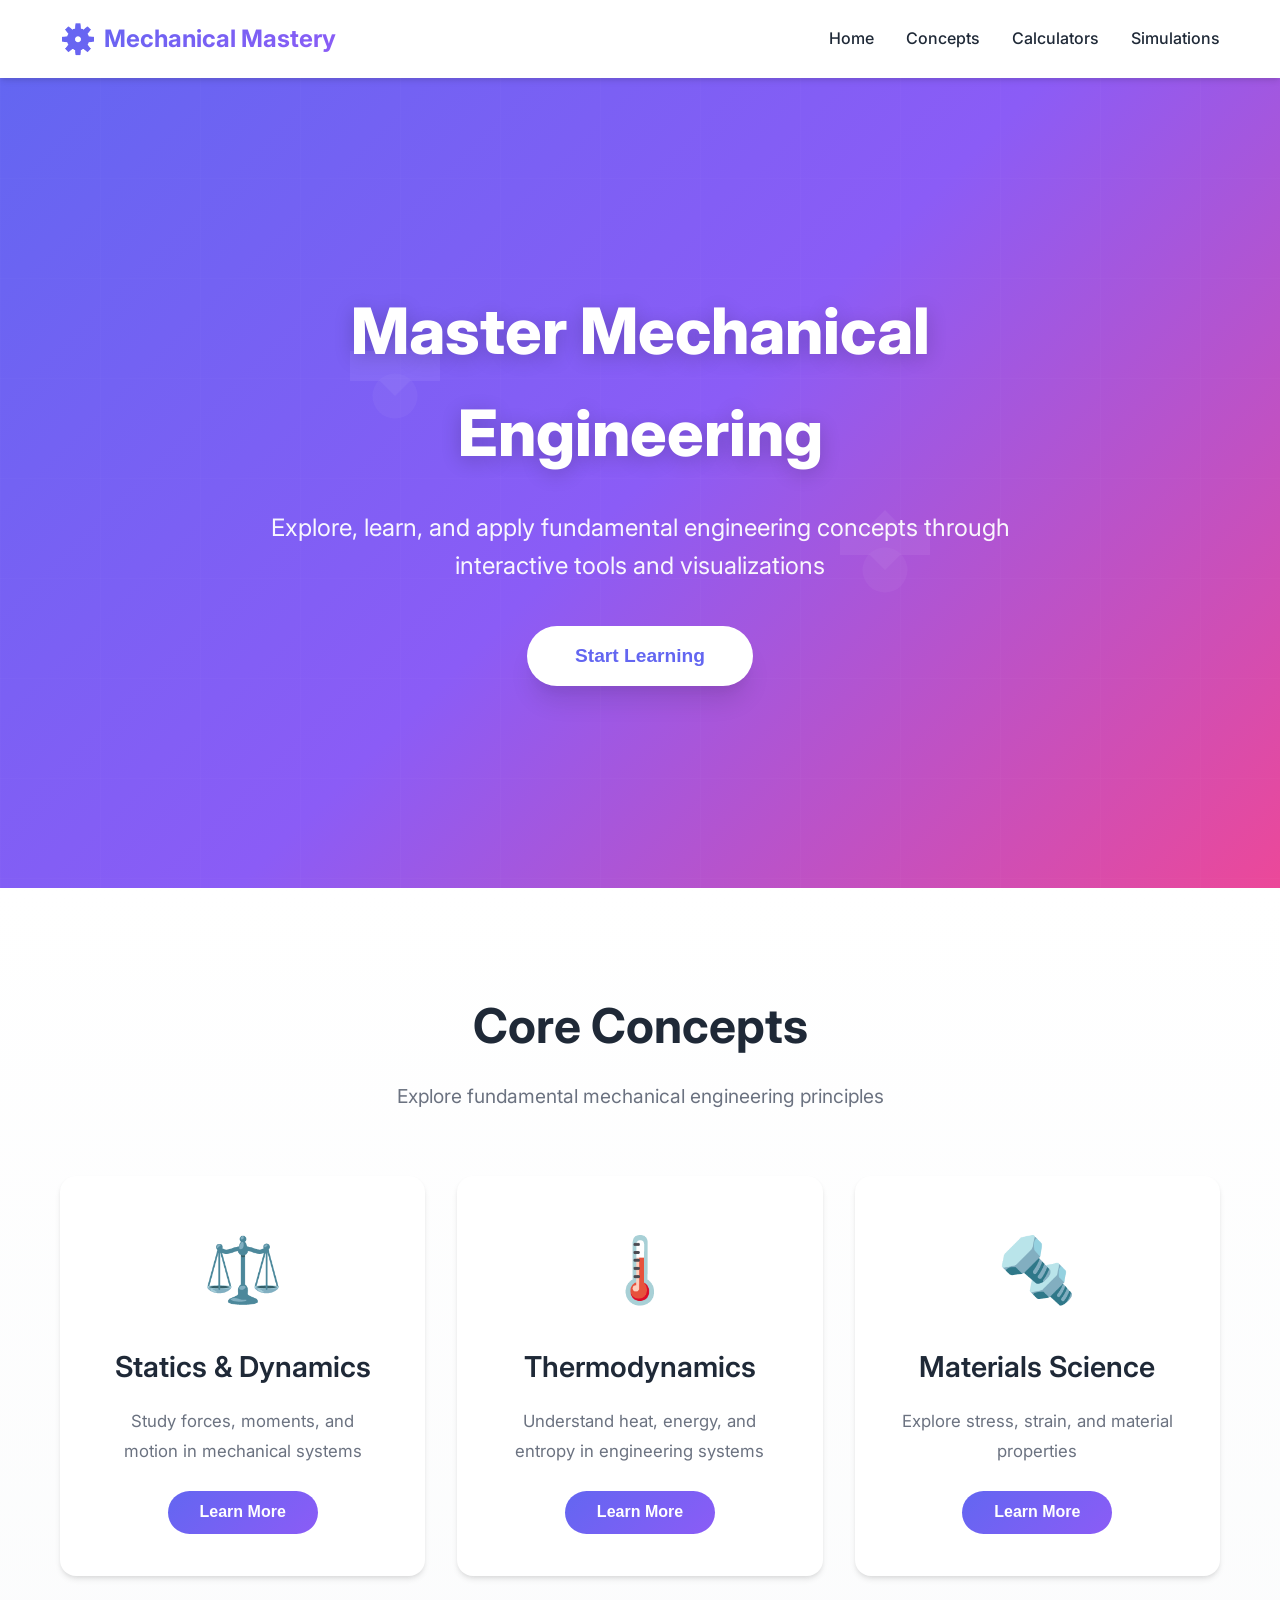
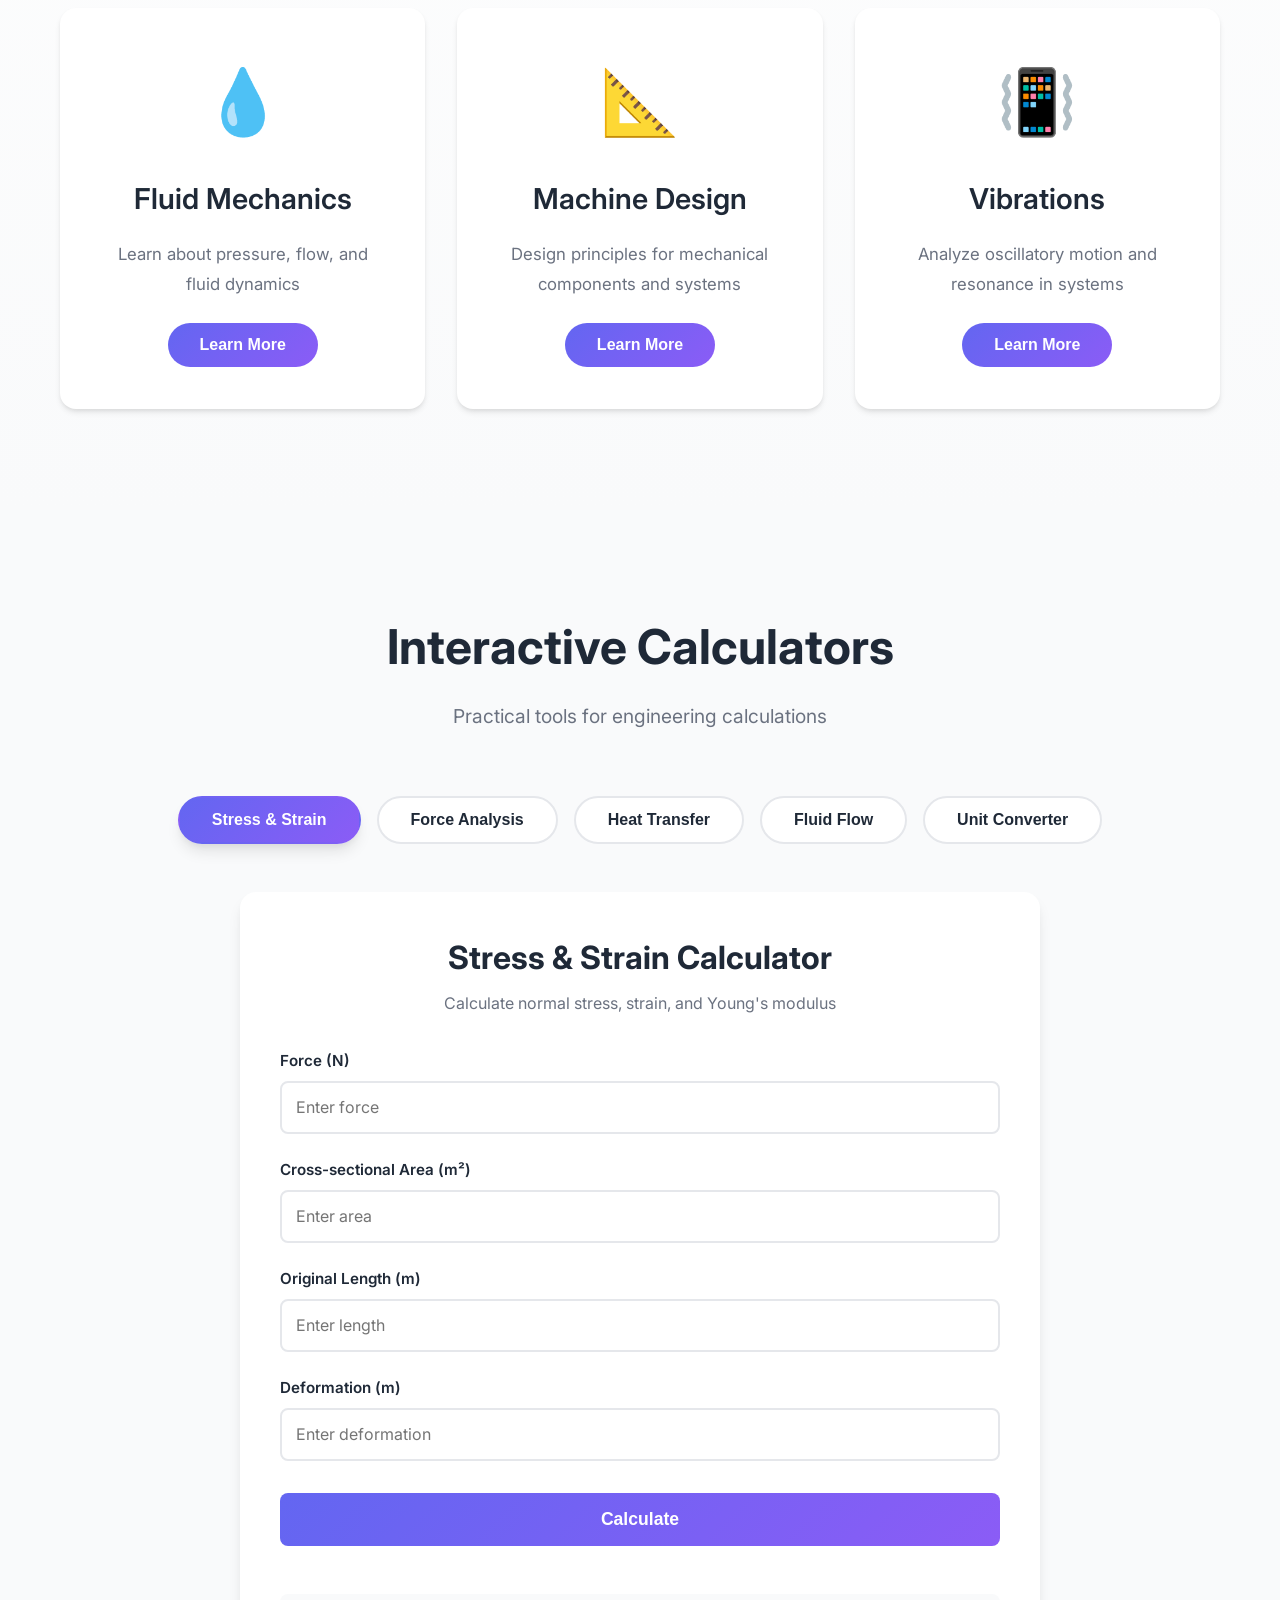
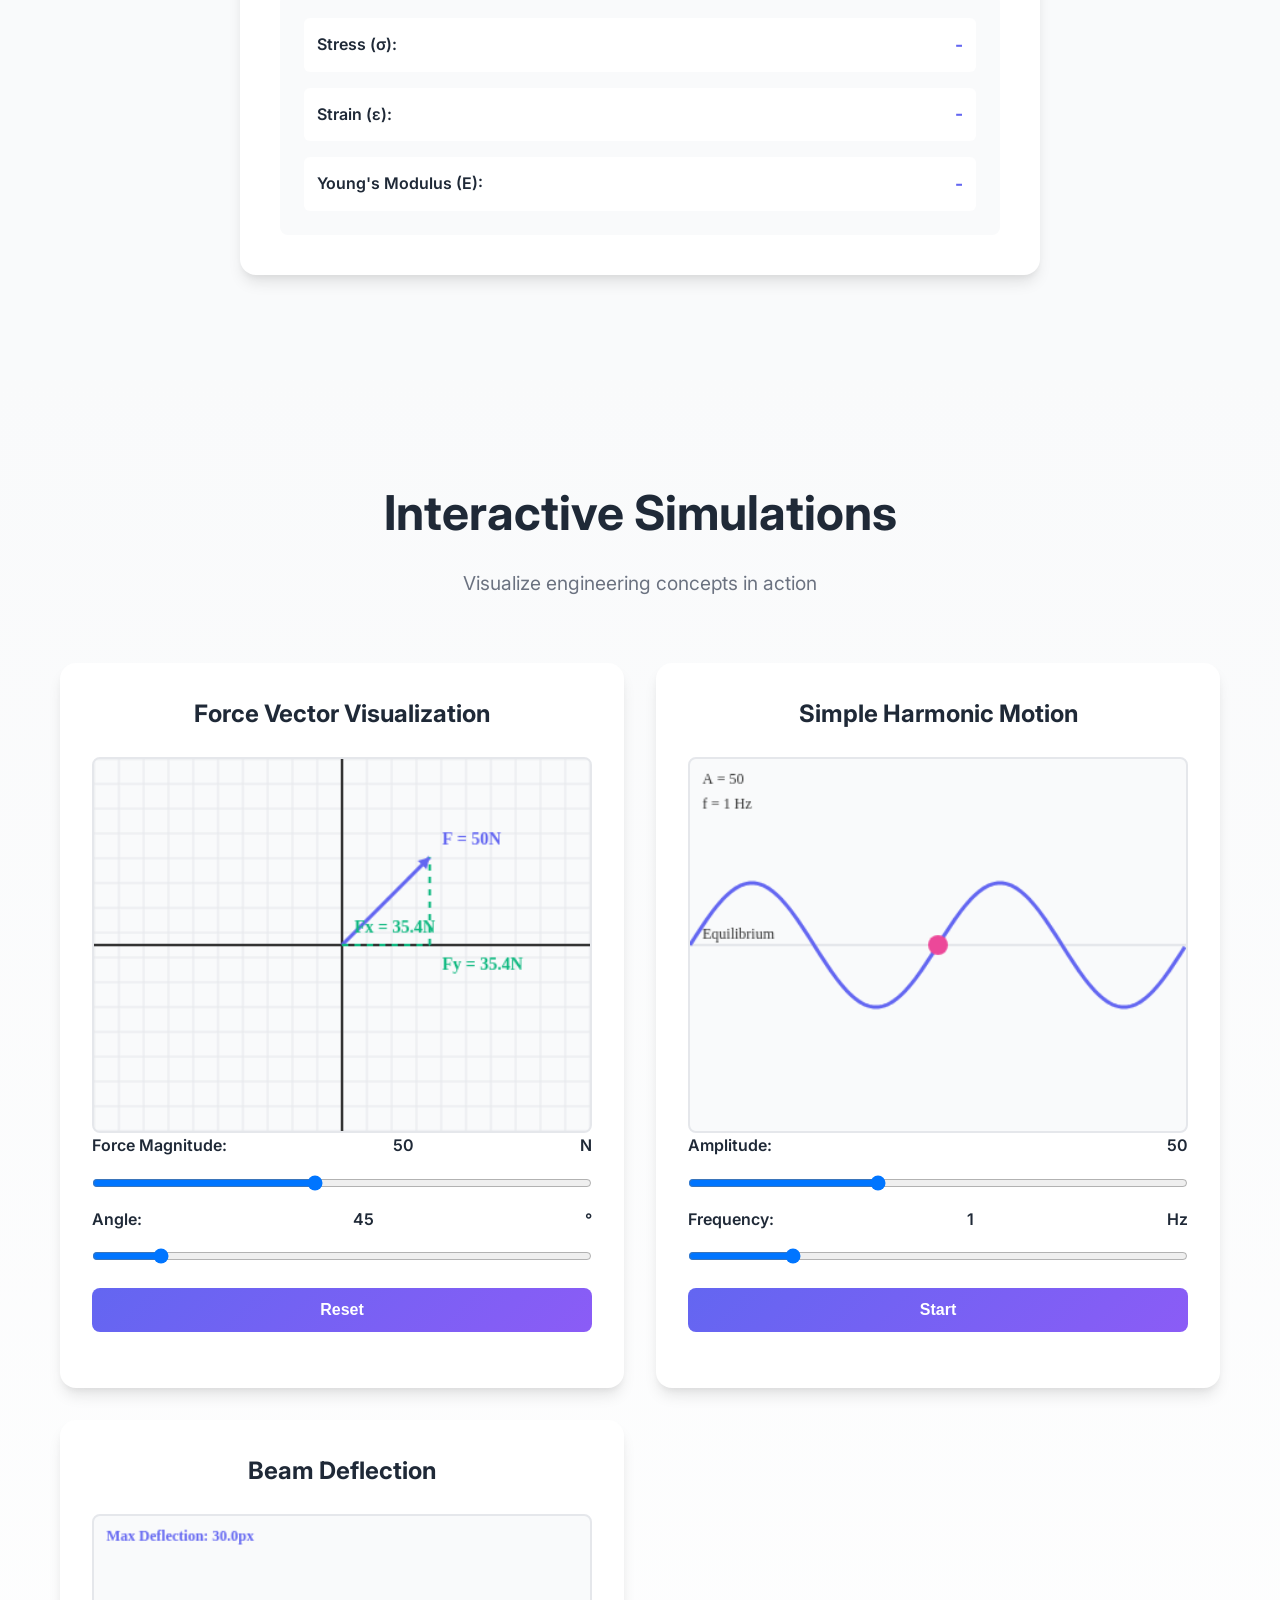
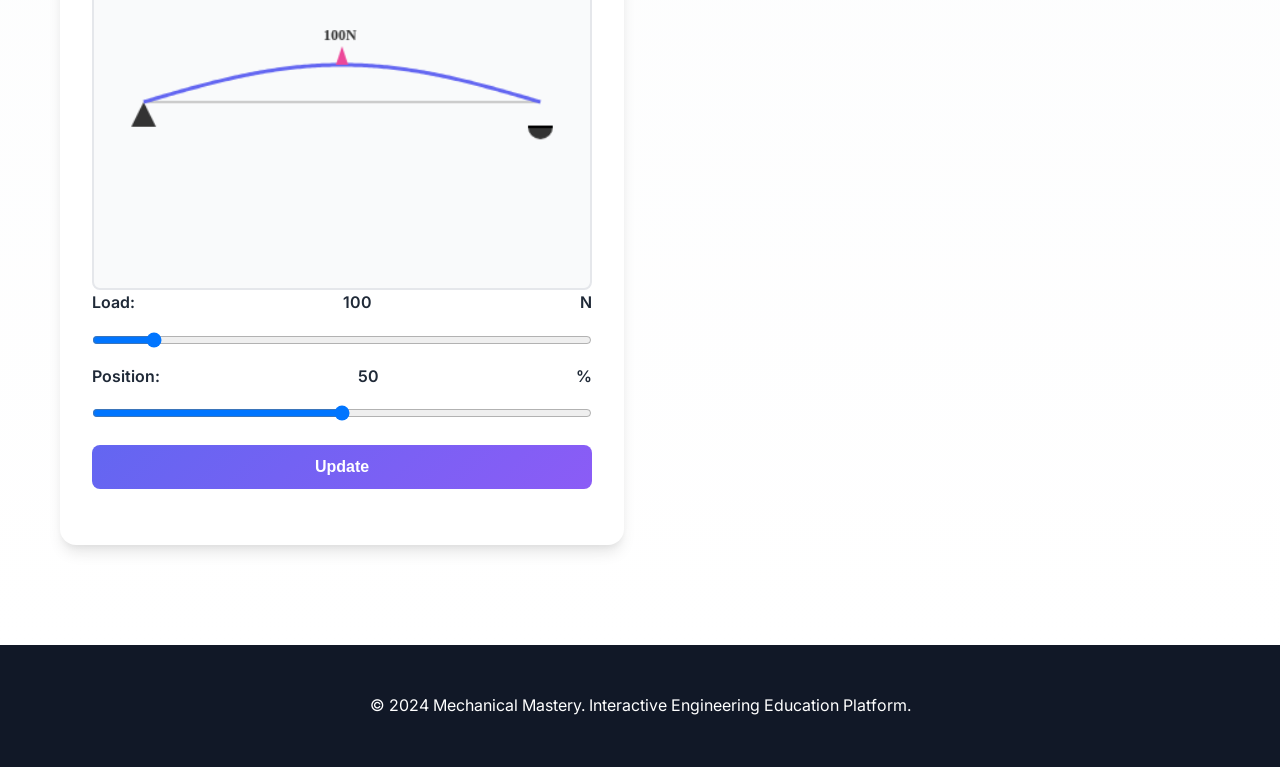
==== commit 0f60ff28: "Add unit converter calculator tab" ====
--- a/index.html
+++ b/index.html
@@ -106,6 +106,7 @@
                     <button class="tab-btn" data-tab="force">Force Analysis</button>
                     <button class="tab-btn" data-tab="heat">Heat Transfer</button>
                     <button class="tab-btn" data-tab="fluid">Fluid Flow</button>
+                    <button class="tab-btn" data-tab="converter">Unit Converter</button>
                 </div>
 
                 <div class="calculator-content">
@@ -258,6 +259,53 @@
                                 </div>
                                 <div class="result-item">
                                     <span class="result-label">Formula: v = Q / A</span>
+                                </div>
+                            </div>
+                        </div>
+                    </div>
+                    <!-- Unit Converter Calculator -->
+                    <div class="calculator-panel" id="converter-calc">
+                        <div class="calc-header">
+                            <h3>Unit Converter</h3>
+                            <p>Convert between common mechanical engineering units</p>
+                        </div>
+                        <div class="calc-body">
+                            <div class="input-group">
+                                <label for="converter-category">Category</label>
+                                <select id="converter-category" onchange="updateConverterUnits()">
+                                    <option value="length">Length</option>
+                                    <option value="mass">Mass</option>
+                                    <option value="force">Force</option>
+                                    <option value="pressure">Pressure</option>
+                                    <option value="temperature">Temperature</option>
+                                    <option value="energy">Energy</option>
+                                    <option value="power">Power</option>
+                                    <option value="torque">Torque</option>
+                                </select>
+                            </div>
+                            <div class="input-group">
+                                <label for="converter-value">Value</label>
+                                <input type="number" id="converter-value" placeholder="Enter value" oninput="convertUnits()">
+                            </div>
+                            <div style="display:flex; gap:0.75rem; align-items:flex-end;">
+                                <div class="input-group" style="flex:1; margin-bottom:0;">
+                                    <label for="converter-from">From</label>
+                                    <select id="converter-from" onchange="convertUnits()"></select>
+                                </div>
+                                <button class="calculate-btn" style="margin-bottom:0; padding:0.6rem 1rem; flex-shrink:0;" onclick="swapConverterUnits()">⇄ Swap</button>
+                                <div class="input-group" style="flex:1; margin-bottom:0;">
+                                    <label for="converter-to">To</label>
+                                    <select id="converter-to" onchange="convertUnits()"></select>
+                                </div>
+                            </div>
+                            <div class="results">
+                                <div class="result-item">
+                                    <span class="result-label">Result:</span>
+                                    <span class="result-value" id="converter-result">-</span>
+                                </div>
+                                <div class="result-item">
+                                    <span class="result-label">Formula:</span>
+                                    <span class="result-value" id="converter-formula">-</span>
                                 </div>
                             </div>
                         </div>
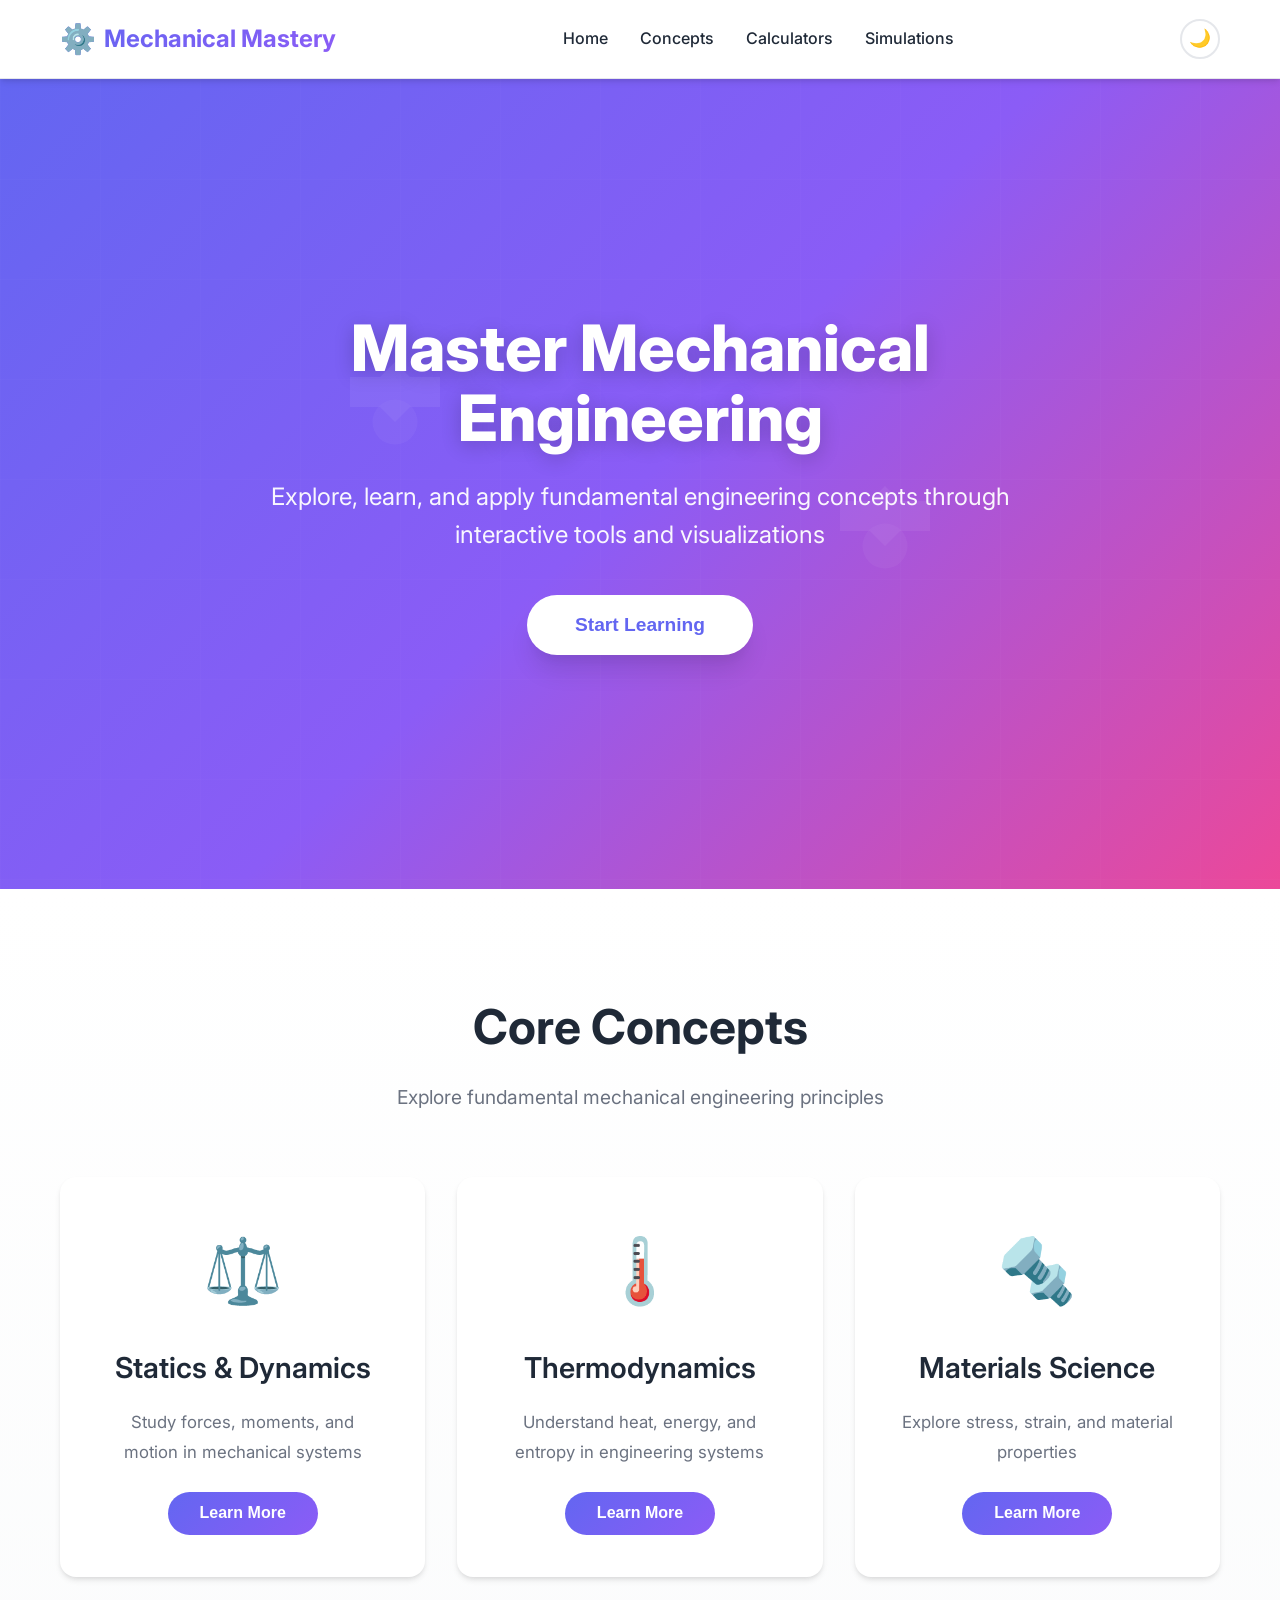
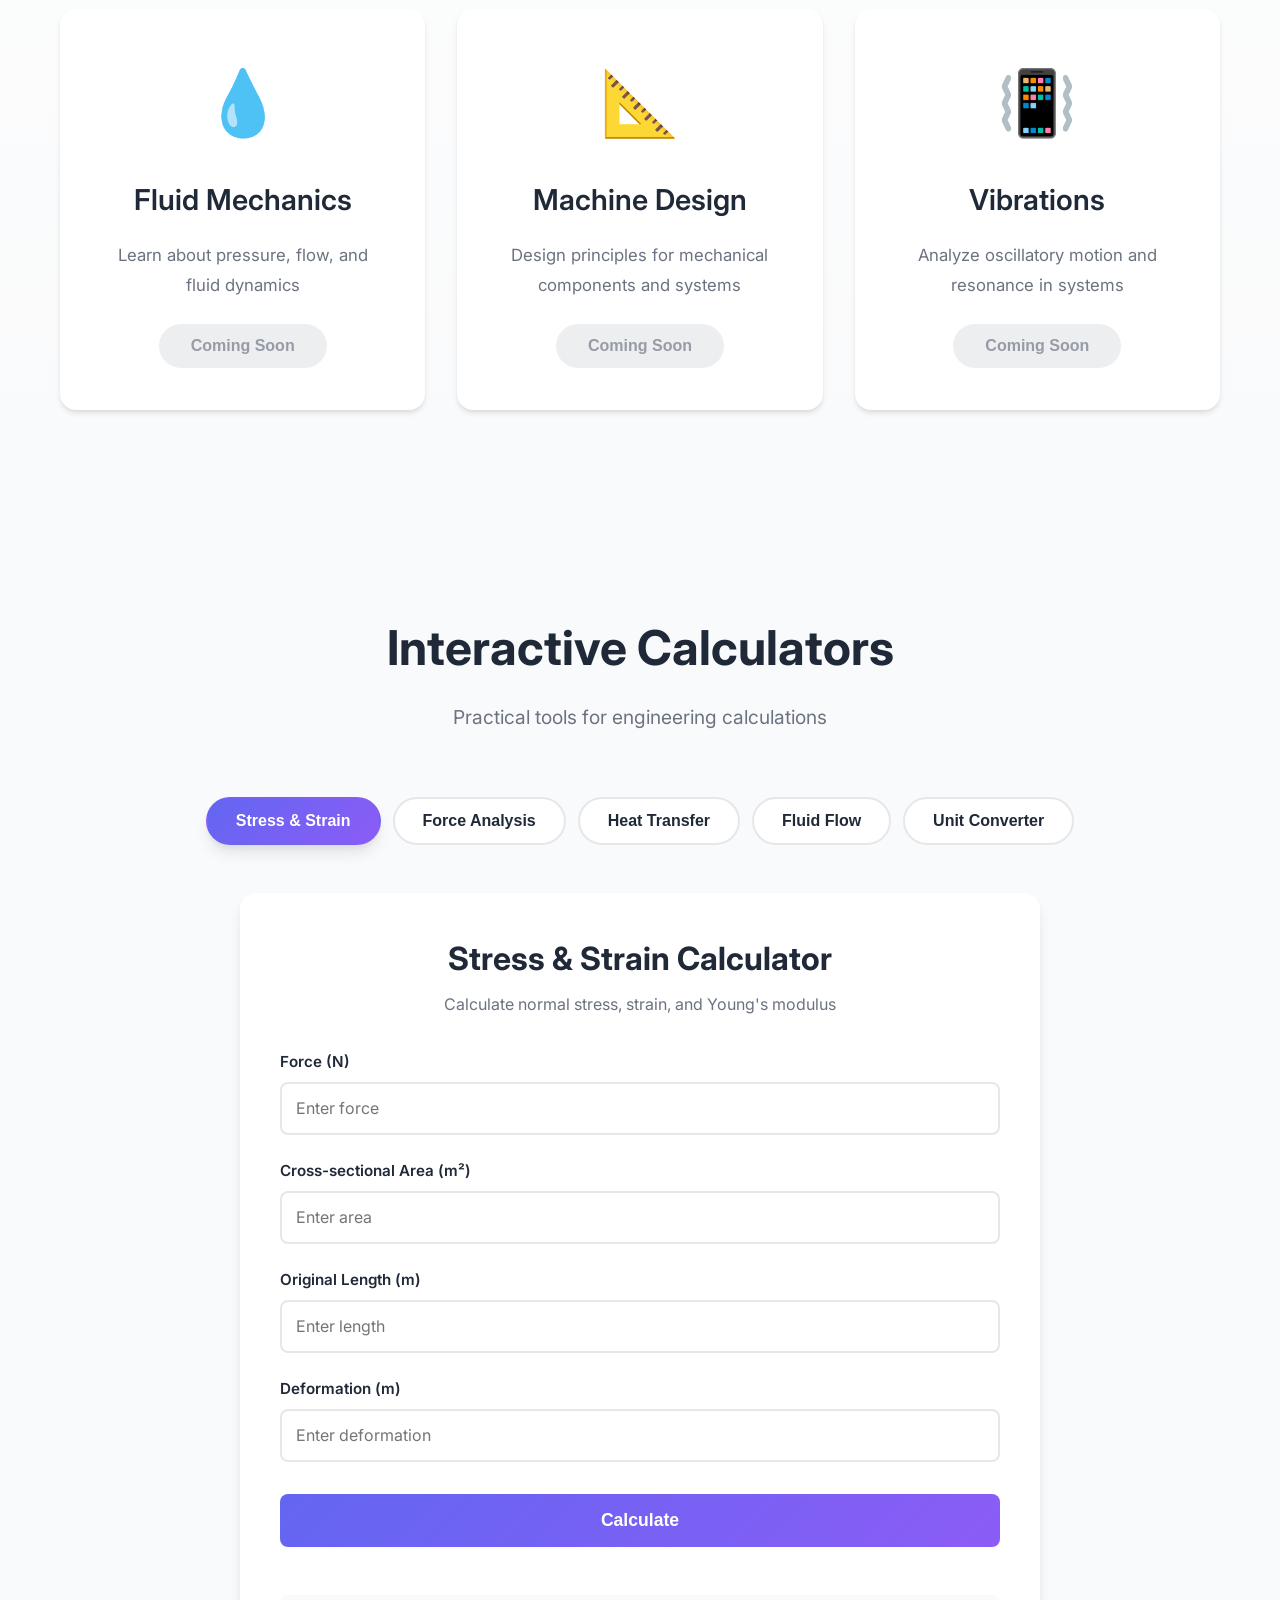
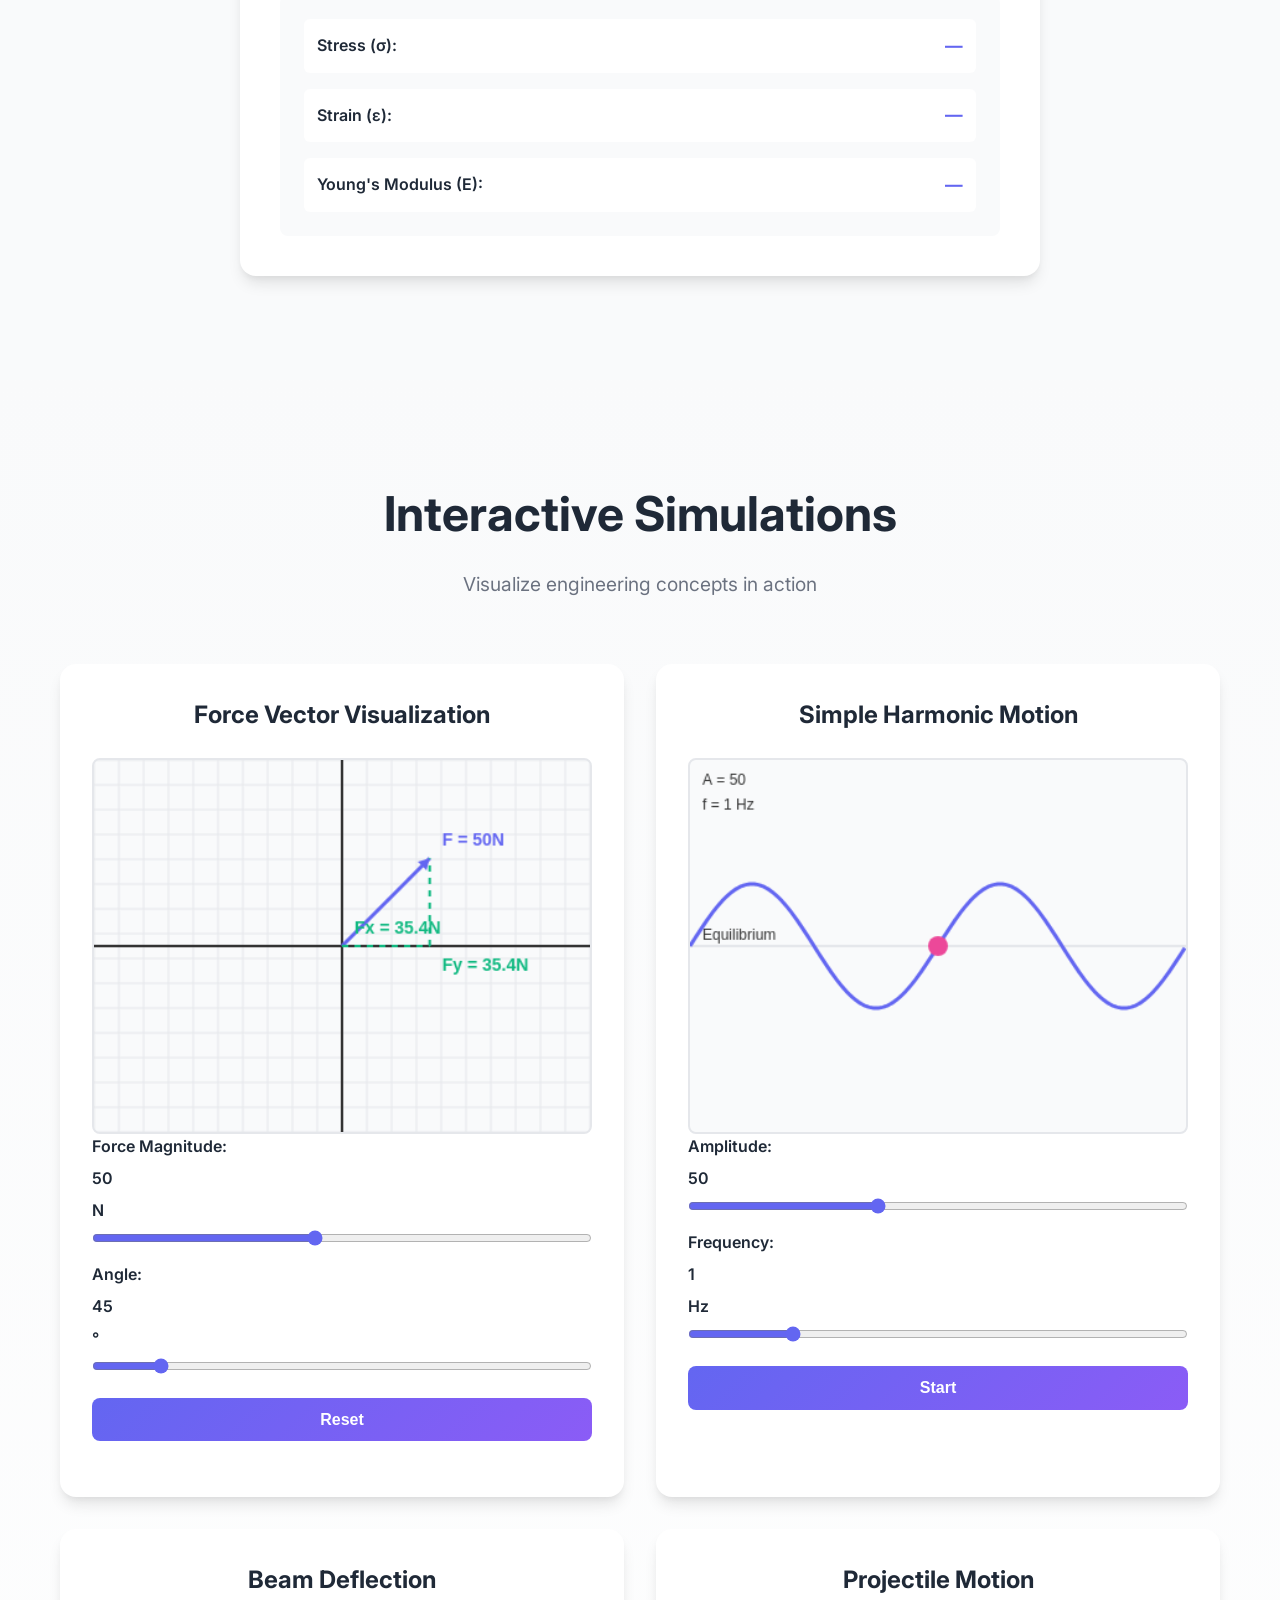
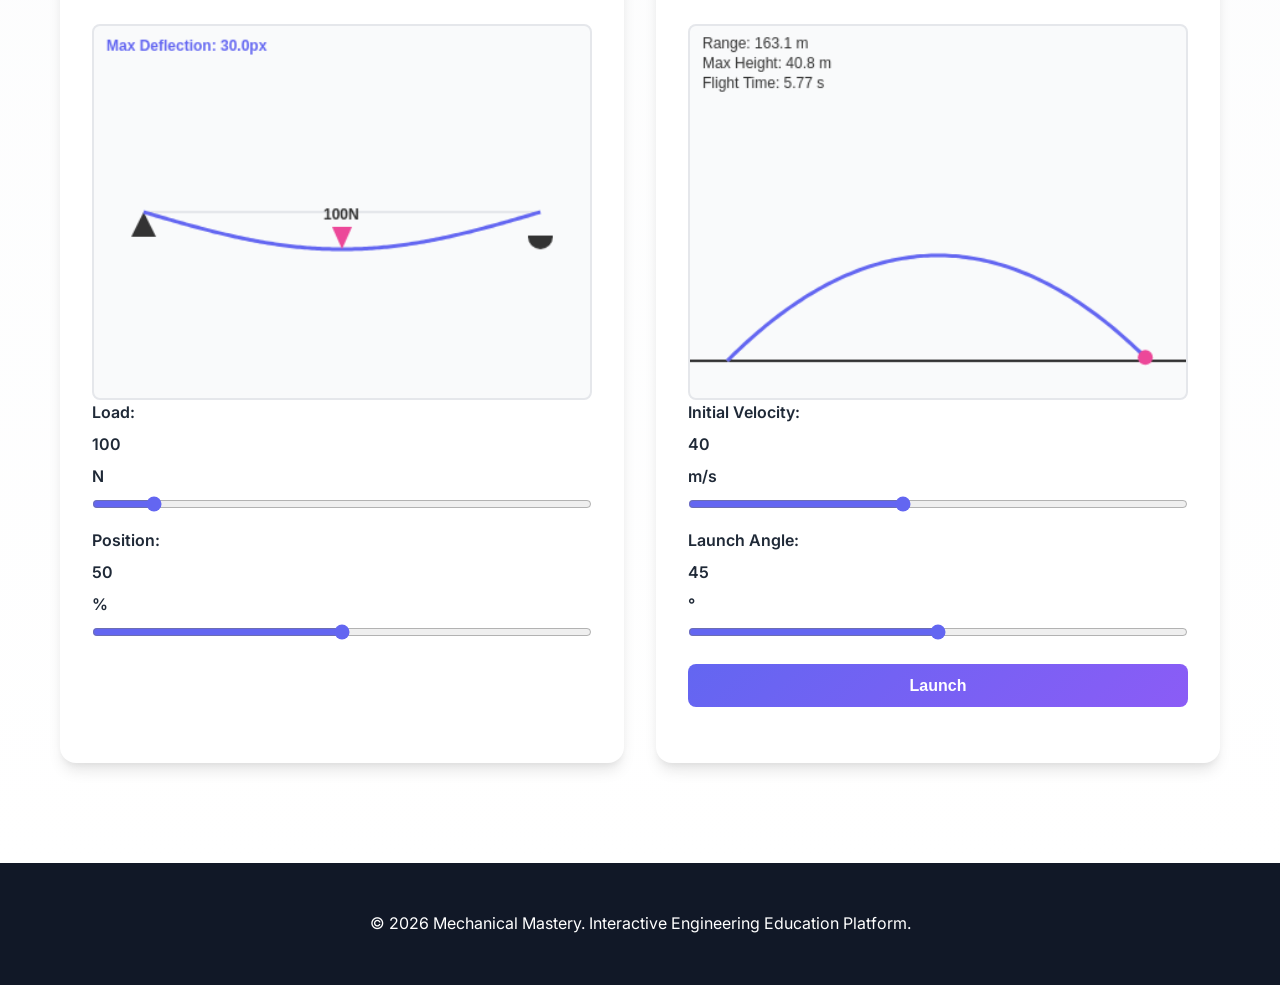
==== commit 91f7fecc: "Add dark mode, accessibility, projectile sim, and two concept pages - Dark mode toggle with persiste" ====
--- a/index.html
+++ b/index.html
@@ -3,37 +3,69 @@
 <head>
     <meta charset="UTF-8">
     <meta name="viewport" content="width=device-width, initial-scale=1.0">
-    <title>Mechanical Mastery - Interactive Engineering Learning</title>
+    <title>Mechanical Mastery — Interactive Mechanical Engineering Learning</title>
+    <meta name="description" content="Learn mechanical engineering through interactive calculators, simulations, and equation sheets. Statics, thermodynamics, materials, fluids, and more.">
+    <meta name="keywords" content="mechanical engineering, statics, dynamics, thermodynamics, materials science, fluid mechanics, calculators, simulations, learning">
+    <meta name="author" content="Mechanical Mastery">
+    <meta name="theme-color" content="#6366f1">
+    <meta name="color-scheme" content="light dark">
+
+    <meta property="og:type" content="website">
+    <meta property="og:title" content="Mechanical Mastery — Interactive Engineering Learning">
+    <meta property="og:description" content="Interactive calculators, simulations, and equation sheets for mechanical engineering.">
+    <meta name="twitter:card" content="summary_large_image">
+    <meta name="twitter:title" content="Mechanical Mastery">
+    <meta name="twitter:description" content="Interactive mechanical engineering learning platform.">
+
+    <link rel="icon" type="image/svg+xml" href="data:image/svg+xml,%3Csvg xmlns='http://www.w3.org/2000/svg' viewBox='0 0 100 100'%3E%3Ctext y='80' font-size='80'%3E%E2%9A%99%EF%B8%8F%3C/text%3E%3C/svg%3E">
+
     <link rel="stylesheet" href="styles.css">
     <link rel="preconnect" href="https://fonts.googleapis.com">
     <link rel="preconnect" href="https://fonts.gstatic.com" crossorigin>
     <link href="https://fonts.googleapis.com/css2?family=Inter:wght@300;400;500;600;700;800&display=swap" rel="stylesheet">
+    <script>
+        // Apply theme before paint to avoid flash
+        (function() {
+            const saved = localStorage.getItem('mm-theme');
+            const prefersDark = window.matchMedia('(prefers-color-scheme: dark)').matches;
+            const theme = saved || (prefersDark ? 'dark' : 'light');
+            document.documentElement.setAttribute('data-theme', theme);
+        })();
+    </script>
 </head>
 <body>
+    <a href="#main-content" class="skip-link">Skip to main content</a>
+
     <header>
-        <nav>
-            <div class="logo">
-                <span class="logo-icon">⚙️</span>
+        <nav aria-label="Primary">
+            <a href="#home" class="logo" aria-label="Mechanical Mastery home">
+                <span class="logo-icon" aria-hidden="true">⚙️</span>
                 <span>Mechanical Mastery</span>
-            </div>
-            <ul class="nav-links">
+            </a>
+            <ul class="nav-links" id="primary-nav">
                 <li><a href="#home">Home</a></li>
                 <li><a href="#concepts">Concepts</a></li>
                 <li><a href="#calculators">Calculators</a></li>
                 <li><a href="#simulations">Simulations</a></li>
             </ul>
-            <div class="menu-toggle">
-                <span></span>
-                <span></span>
-                <span></span>
+            <div class="nav-actions">
+                <button class="theme-toggle" id="theme-toggle" aria-label="Toggle dark mode" title="Toggle dark mode">
+                    <span class="theme-icon-light" aria-hidden="true">☀️</span>
+                    <span class="theme-icon-dark" aria-hidden="true">🌙</span>
+                </button>
+                <button class="menu-toggle" aria-label="Toggle navigation menu" aria-expanded="false" aria-controls="primary-nav">
+                    <span></span>
+                    <span></span>
+                    <span></span>
+                </button>
             </div>
         </nav>
     </header>
 
-    <main>
-        <section id="home" class="hero">
+    <main id="main-content">
+        <section id="home" class="hero" aria-labelledby="hero-title">
             <div class="hero-content">
-                <div class="hero-animation">
+                <div class="hero-animation" aria-hidden="true">
                     <svg class="gear gear-1" viewBox="0 0 100 100">
                         <path d="M50,10 L60,20 L80,20 L80,40 L60,40 L50,50 L40,40 L20,40 L20,20 L40,20 Z" fill="rgba(255,255,255,0.3)"/>
                         <circle cx="50" cy="50" r="15" fill="rgba(255,255,255,0.2)"/>
@@ -43,138 +75,140 @@
                         <circle cx="50" cy="50" r="15" fill="rgba(255,255,255,0.2)"/>
                     </svg>
                 </div>
-                <h1>Master Mechanical Engineering</h1>
+                <h1 id="hero-title">Master Mechanical Engineering</h1>
                 <p>Explore, learn, and apply fundamental engineering concepts through interactive tools and visualizations</p>
-                <button class="cta-button" onclick="document.querySelector('#concepts').scrollIntoView({behavior: 'smooth'})">
+                <button class="cta-button" data-scroll-to="#concepts">
                     Start Learning
                 </button>
             </div>
         </section>
 
-        <section id="concepts" class="concepts">
+        <section id="concepts" class="concepts" aria-labelledby="concepts-title">
             <div class="container">
-                <h2>Core Concepts</h2>
+                <h2 id="concepts-title">Core Concepts</h2>
                 <p class="section-subtitle">Explore fundamental mechanical engineering principles</p>
                 <div class="concepts-grid">
-                    <div class="concept-card" data-concept="statics">
-                        <div class="concept-icon">⚖️</div>
-                        <h3>Statics & Dynamics</h3>
+                    <article class="concept-card" data-concept="statics" data-page="statics.html">
+                        <div class="concept-icon" aria-hidden="true">⚖️</div>
+                        <h3>Statics &amp; Dynamics</h3>
                         <p>Study forces, moments, and motion in mechanical systems</p>
-                        <button class="learn-more-btn">Learn More</button>
-                    </div>
-                    <div class="concept-card" data-concept="thermodynamics">
-                        <div class="concept-icon">🌡️</div>
+                        <button class="learn-more-btn" aria-label="Learn more about Statics and Dynamics">Learn More</button>
+                    </article>
+                    <article class="concept-card" data-concept="thermodynamics" data-page="thermodynamics.html">
+                        <div class="concept-icon" aria-hidden="true">🌡️</div>
                         <h3>Thermodynamics</h3>
                         <p>Understand heat, energy, and entropy in engineering systems</p>
-                        <button class="learn-more-btn">Learn More</button>
-                    </div>
-                    <div class="concept-card" data-concept="materials">
-                        <div class="concept-icon">🔩</div>
+                        <button class="learn-more-btn" aria-label="Learn more about Thermodynamics">Learn More</button>
+                    </article>
+                    <article class="concept-card" data-concept="materials" data-page="materials.html">
+                        <div class="concept-icon" aria-hidden="true">🔩</div>
                         <h3>Materials Science</h3>
                         <p>Explore stress, strain, and material properties</p>
-                        <button class="learn-more-btn">Learn More</button>
-                    </div>
-                    <div class="concept-card" data-concept="fluids">
-                        <div class="concept-icon">💧</div>
+                        <button class="learn-more-btn" aria-label="Learn more about Materials Science">Learn More</button>
+                    </article>
+                    <article class="concept-card" data-concept="fluids" data-page="">
+                        <div class="concept-icon" aria-hidden="true">💧</div>
                         <h3>Fluid Mechanics</h3>
                         <p>Learn about pressure, flow, and fluid dynamics</p>
-                        <button class="learn-more-btn">Learn More</button>
-                    </div>
-                    <div class="concept-card" data-concept="design">
-                        <div class="concept-icon">📐</div>
+                        <button class="learn-more-btn" disabled aria-label="Fluid Mechanics — coming soon">Coming Soon</button>
+                    </article>
+                    <article class="concept-card" data-concept="design" data-page="">
+                        <div class="concept-icon" aria-hidden="true">📐</div>
                         <h3>Machine Design</h3>
                         <p>Design principles for mechanical components and systems</p>
-                        <button class="learn-more-btn">Learn More</button>
-                    </div>
-                    <div class="concept-card" data-concept="vibrations">
-                        <div class="concept-icon">📳</div>
+                        <button class="learn-more-btn" disabled aria-label="Machine Design — coming soon">Coming Soon</button>
+                    </article>
+                    <article class="concept-card" data-concept="vibrations" data-page="">
+                        <div class="concept-icon" aria-hidden="true">📳</div>
                         <h3>Vibrations</h3>
                         <p>Analyze oscillatory motion and resonance in systems</p>
-                        <button class="learn-more-btn">Learn More</button>
-                    </div>
+                        <button class="learn-more-btn" disabled aria-label="Vibrations — coming soon">Coming Soon</button>
+                    </article>
                 </div>
             </div>
         </section>
 
-        <section id="calculators" class="calculators">
+        <section id="calculators" class="calculators" aria-labelledby="calculators-title">
             <div class="container">
-                <h2>Interactive Calculators</h2>
+                <h2 id="calculators-title">Interactive Calculators</h2>
                 <p class="section-subtitle">Practical tools for engineering calculations</p>
-                
-                <div class="calculator-tabs">
-                    <button class="tab-btn active" data-tab="stress">Stress & Strain</button>
-                    <button class="tab-btn" data-tab="force">Force Analysis</button>
-                    <button class="tab-btn" data-tab="heat">Heat Transfer</button>
-                    <button class="tab-btn" data-tab="fluid">Fluid Flow</button>
-                    <button class="tab-btn" data-tab="converter">Unit Converter</button>
+
+                <div class="calculator-tabs" role="tablist" aria-label="Calculator selection">
+                    <button class="tab-btn active" data-tab="stress" role="tab" aria-selected="true" aria-controls="stress-calc" id="tab-stress">Stress &amp; Strain</button>
+                    <button class="tab-btn" data-tab="force" role="tab" aria-selected="false" aria-controls="force-calc" id="tab-force" tabindex="-1">Force Analysis</button>
+                    <button class="tab-btn" data-tab="heat" role="tab" aria-selected="false" aria-controls="heat-calc" id="tab-heat" tabindex="-1">Heat Transfer</button>
+                    <button class="tab-btn" data-tab="fluid" role="tab" aria-selected="false" aria-controls="fluid-calc" id="tab-fluid" tabindex="-1">Fluid Flow</button>
+                    <button class="tab-btn" data-tab="converter" role="tab" aria-selected="false" aria-controls="converter-calc" id="tab-converter" tabindex="-1">Unit Converter</button>
                 </div>
 
                 <div class="calculator-content">
                     <!-- Stress & Strain Calculator -->
-                    <div class="calculator-panel active" id="stress-calc">
+                    <div class="calculator-panel active" id="stress-calc" role="tabpanel" aria-labelledby="tab-stress">
                         <div class="calc-header">
-                            <h3>Stress & Strain Calculator</h3>
+                            <h3>Stress &amp; Strain Calculator</h3>
                             <p>Calculate normal stress, strain, and Young's modulus</p>
                         </div>
-                        <div class="calc-body">
+                        <form class="calc-body" data-calc="stress" novalidate>
                             <div class="input-group">
                                 <label for="force-input">Force (N)</label>
-                                <input type="number" id="force-input" placeholder="Enter force">
+                                <input type="number" id="force-input" placeholder="Enter force" step="any" min="0" inputmode="decimal">
                             </div>
                             <div class="input-group">
                                 <label for="area-input">Cross-sectional Area (m²)</label>
-                                <input type="number" id="area-input" placeholder="Enter area">
+                                <input type="number" id="area-input" placeholder="Enter area" step="any" min="0" inputmode="decimal">
                             </div>
                             <div class="input-group">
                                 <label for="length-input">Original Length (m)</label>
-                                <input type="number" id="length-input" placeholder="Enter length">
+                                <input type="number" id="length-input" placeholder="Enter length" step="any" min="0" inputmode="decimal">
                             </div>
                             <div class="input-group">
                                 <label for="deformation-input">Deformation (m)</label>
-                                <input type="number" id="deformation-input" placeholder="Enter deformation">
-                            </div>
-                            <button class="calculate-btn" onclick="calculateStress()">Calculate</button>
+                                <input type="number" id="deformation-input" placeholder="Enter deformation" step="any" inputmode="decimal">
+                            </div>
+                            <button type="submit" class="calculate-btn">Calculate</button>
+                            <div class="calc-error" role="alert" aria-live="polite"></div>
                             <div class="results">
                                 <div class="result-item">
                                     <span class="result-label">Stress (σ):</span>
-                                    <span class="result-value" id="stress-result">-</span>
+                                    <span class="result-value" id="stress-result">—</span>
                                 </div>
                                 <div class="result-item">
                                     <span class="result-label">Strain (ε):</span>
-                                    <span class="result-value" id="strain-result">-</span>
+                                    <span class="result-value" id="strain-result">—</span>
                                 </div>
                                 <div class="result-item">
                                     <span class="result-label">Young's Modulus (E):</span>
-                                    <span class="result-value" id="modulus-result">-</span>
-                                </div>
-                            </div>
-                        </div>
+                                    <span class="result-value" id="modulus-result">—</span>
+                                </div>
+                            </div>
+                        </form>
                     </div>
 
                     <!-- Force Analysis Calculator -->
-                    <div class="calculator-panel" id="force-calc">
+                    <div class="calculator-panel" id="force-calc" role="tabpanel" aria-labelledby="tab-force" hidden>
                         <div class="calc-header">
                             <h3>Force Vector Analysis</h3>
                             <p>Resolve forces into components and calculate resultant</p>
                         </div>
-                        <div class="calc-body">
+                        <form class="calc-body" data-calc="force" novalidate>
                             <div class="input-group">
                                 <label for="force-magnitude">Force Magnitude (N)</label>
-                                <input type="number" id="force-magnitude" placeholder="Enter magnitude">
+                                <input type="number" id="force-magnitude" placeholder="Enter magnitude" step="any" min="0" inputmode="decimal">
                             </div>
                             <div class="input-group">
                                 <label for="force-angle">Angle from Horizontal (°)</label>
-                                <input type="number" id="force-angle" placeholder="Enter angle">
-                            </div>
-                            <button class="calculate-btn" onclick="calculateForce()">Calculate</button>
-                            <div class="force-visualization" id="force-visual">
+                                <input type="number" id="force-angle" placeholder="Enter angle" step="any" inputmode="decimal">
+                            </div>
+                            <button type="submit" class="calculate-btn">Calculate</button>
+                            <div class="calc-error" role="alert" aria-live="polite"></div>
+                            <div class="force-visualization" id="force-visual" aria-hidden="true">
                                 <svg viewBox="0 0 300 200">
                                     <defs>
                                         <marker id="arrowhead" markerWidth="10" markerHeight="10" refX="9" refY="3" orient="auto">
                                             <polygon points="0 0, 10 3, 0 6" fill="#6366f1" />
                                         </marker>
                                     </defs>
-                                    <line x1="50" y1="150" x2="250" y2="150" stroke="#333" stroke-width="2"/>
+                                    <line x1="50" y1="150" x2="250" y2="150" stroke="currentColor" stroke-width="2" opacity="0.5"/>
                                     <line id="force-arrow" x1="150" y1="150" x2="150" y2="50" stroke="#6366f1" stroke-width="4" marker-end="url(#arrowhead)"/>
                                     <text x="150" y="30" text-anchor="middle" fill="#6366f1" font-weight="bold" id="force-label">F</text>
                                 </svg>
@@ -182,89 +216,94 @@
                             <div class="results">
                                 <div class="result-item">
                                     <span class="result-label">Horizontal Component (Fx):</span>
-                                    <span class="result-value" id="fx-result">-</span>
+                                    <span class="result-value" id="fx-result">—</span>
                                 </div>
                                 <div class="result-item">
                                     <span class="result-label">Vertical Component (Fy):</span>
-                                    <span class="result-value" id="fy-result">-</span>
+                                    <span class="result-value" id="fy-result">—</span>
                                 </div>
                                 <div class="result-item">
                                     <span class="result-label">Resultant Magnitude:</span>
-                                    <span class="result-value" id="resultant-result">-</span>
-                                </div>
-                            </div>
-                        </div>
+                                    <span class="result-value" id="resultant-result">—</span>
+                                </div>
+                            </div>
+                        </form>
                     </div>
 
                     <!-- Heat Transfer Calculator -->
-                    <div class="calculator-panel" id="heat-calc">
+                    <div class="calculator-panel" id="heat-calc" role="tabpanel" aria-labelledby="tab-heat" hidden>
                         <div class="calc-header">
                             <h3>Heat Transfer Calculator</h3>
                             <p>Calculate heat transfer rate using Fourier's law</p>
                         </div>
-                        <div class="calc-body">
+                        <form class="calc-body" data-calc="heat" novalidate>
                             <div class="input-group">
                                 <label for="thermal-conductivity">Thermal Conductivity (W/m·K)</label>
-                                <input type="number" id="thermal-conductivity" placeholder="Enter k">
+                                <input type="number" id="thermal-conductivity" placeholder="Enter k" step="any" min="0" inputmode="decimal">
                             </div>
                             <div class="input-group">
                                 <label for="surface-area">Surface Area (m²)</label>
-                                <input type="number" id="surface-area" placeholder="Enter area">
+                                <input type="number" id="surface-area" placeholder="Enter area" step="any" min="0" inputmode="decimal">
                             </div>
                             <div class="input-group">
                                 <label for="temp-diff">Temperature Difference (K)</label>
-                                <input type="number" id="temp-diff" placeholder="Enter ΔT">
+                                <input type="number" id="temp-diff" placeholder="Enter ΔT" step="any" inputmode="decimal">
                             </div>
                             <div class="input-group">
                                 <label for="thickness">Thickness (m)</label>
-                                <input type="number" id="thickness" placeholder="Enter thickness">
-                            </div>
-                            <button class="calculate-btn" onclick="calculateHeat()">Calculate</button>
+                                <input type="number" id="thickness" placeholder="Enter thickness" step="any" min="0" inputmode="decimal">
+                            </div>
+                            <button type="submit" class="calculate-btn">Calculate</button>
+                            <div class="calc-error" role="alert" aria-live="polite"></div>
                             <div class="results">
                                 <div class="result-item">
                                     <span class="result-label">Heat Transfer Rate (Q):</span>
-                                    <span class="result-value" id="heat-result">-</span>
-                                </div>
-                                <div class="result-item">
-                                    <span class="result-label">Formula: Q = k·A·ΔT / L</span>
-                                </div>
-                            </div>
-                        </div>
+                                    <span class="result-value" id="heat-result">—</span>
+                                </div>
+                                <div class="result-item">
+                                    <span class="result-label">Formula:</span>
+                                    <span class="result-value">Q = k·A·ΔT / L</span>
+                                </div>
+                            </div>
+                        </form>
                     </div>
 
                     <!-- Fluid Flow Calculator -->
-                    <div class="calculator-panel" id="fluid-calc">
+                    <div class="calculator-panel" id="fluid-calc" role="tabpanel" aria-labelledby="tab-fluid" hidden>
                         <div class="calc-header">
                             <h3>Fluid Flow Calculator</h3>
                             <p>Calculate flow rate and velocity using continuity equation</p>
                         </div>
-                        <div class="calc-body">
+                        <form class="calc-body" data-calc="fluid" novalidate>
                             <div class="input-group">
                                 <label for="flow-rate">Flow Rate (m³/s)</label>
-                                <input type="number" id="flow-rate" placeholder="Enter Q">
+                                <input type="number" id="flow-rate" placeholder="Enter Q" step="any" min="0" inputmode="decimal">
                             </div>
                             <div class="input-group">
                                 <label for="pipe-diameter">Pipe Diameter (m)</label>
-                                <input type="number" id="pipe-diameter" placeholder="Enter diameter">
-                            </div>
-                            <button class="calculate-btn" onclick="calculateFluid()">Calculate</button>
+                                <input type="number" id="pipe-diameter" placeholder="Enter diameter" step="any" min="0" inputmode="decimal">
+                            </div>
+                            <button type="submit" class="calculate-btn">Calculate</button>
+                            <div class="calc-error" role="alert" aria-live="polite"></div>
                             <div class="results">
                                 <div class="result-item">
                                     <span class="result-label">Flow Velocity (v):</span>
-                                    <span class="result-value" id="velocity-result">-</span>
+                                    <span class="result-value" id="velocity-result">—</span>
                                 </div>
                                 <div class="result-item">
                                     <span class="result-label">Cross-sectional Area:</span>
-                                    <span class="result-value" id="pipe-area-result">-</span>
-                                </div>
-                                <div class="result-item">
-                                    <span class="result-label">Formula: v = Q / A</span>
-                                </div>
-                            </div>
-                        </div>
-                    </div>
+                                    <span class="result-value" id="pipe-area-result">—</span>
+                                </div>
+                                <div class="result-item">
+                                    <span class="result-label">Formula:</span>
+                                    <span class="result-value">v = Q / A</span>
+                                </div>
+                            </div>
+                        </form>
+                    </div>
+
                     <!-- Unit Converter Calculator -->
-                    <div class="calculator-panel" id="converter-calc">
+                    <div class="calculator-panel" id="converter-calc" role="tabpanel" aria-labelledby="tab-converter" hidden>
                         <div class="calc-header">
                             <h3>Unit Converter</h3>
                             <p>Convert between common mechanical engineering units</p>
@@ -272,7 +311,7 @@
                         <div class="calc-body">
                             <div class="input-group">
                                 <label for="converter-category">Category</label>
-                                <select id="converter-category" onchange="updateConverterUnits()">
+                                <select id="converter-category">
                                     <option value="length">Length</option>
                                     <option value="mass">Mass</option>
                                     <option value="force">Force</option>
@@ -285,27 +324,27 @@
                             </div>
                             <div class="input-group">
                                 <label for="converter-value">Value</label>
-                                <input type="number" id="converter-value" placeholder="Enter value" oninput="convertUnits()">
-                            </div>
-                            <div style="display:flex; gap:0.75rem; align-items:flex-end;">
-                                <div class="input-group" style="flex:1; margin-bottom:0;">
+                                <input type="number" id="converter-value" placeholder="Enter value" step="any" inputmode="decimal">
+                            </div>
+                            <div class="converter-row">
+                                <div class="input-group converter-from-group">
                                     <label for="converter-from">From</label>
-                                    <select id="converter-from" onchange="convertUnits()"></select>
-                                </div>
-                                <button class="calculate-btn" style="margin-bottom:0; padding:0.6rem 1rem; flex-shrink:0;" onclick="swapConverterUnits()">⇄ Swap</button>
-                                <div class="input-group" style="flex:1; margin-bottom:0;">
+                                    <select id="converter-from"></select>
+                                </div>
+                                <button type="button" class="calculate-btn converter-swap" id="converter-swap" aria-label="Swap from and to units">⇄</button>
+                                <div class="input-group converter-to-group">
                                     <label for="converter-to">To</label>
-                                    <select id="converter-to" onchange="convertUnits()"></select>
+                                    <select id="converter-to"></select>
                                 </div>
                             </div>
                             <div class="results">
                                 <div class="result-item">
                                     <span class="result-label">Result:</span>
-                                    <span class="result-value" id="converter-result">-</span>
+                                    <span class="result-value" id="converter-result">—</span>
                                 </div>
                                 <div class="result-item">
                                     <span class="result-label">Formula:</span>
-                                    <span class="result-value" id="converter-formula">-</span>
+                                    <span class="result-value" id="converter-formula">—</span>
                                 </div>
                             </div>
                         </div>
@@ -314,22 +353,24 @@
             </div>
         </section>
 
-        <section id="simulations" class="simulations">
+        <section id="simulations" class="simulations" aria-labelledby="simulations-title">
             <div class="container">
-                <h2>Interactive Simulations</h2>
+                <h2 id="simulations-title">Interactive Simulations</h2>
                 <p class="section-subtitle">Visualize engineering concepts in action</p>
-                
+
                 <div class="simulation-grid">
                     <div class="simulation-card">
                         <h3>Force Vector Visualization</h3>
                         <div class="sim-canvas" id="vector-sim">
-                            <canvas id="vector-canvas" width="400" height="300"></canvas>
+                            <canvas id="vector-canvas" width="400" height="300" aria-label="Force vector visualization"></canvas>
                             <div class="sim-controls">
-                                <label>Force Magnitude: <span id="vec-mag-display">50</span> N</label>
-                                <input type="range" id="vec-magnitude" min="10" max="100" value="50">
-                                <label>Angle: <span id="vec-angle-display">45</span>°</label>
-                                <input type="range" id="vec-angle" min="0" max="360" value="45">
-                                <button onclick="resetVector()">Reset</button>
+                                <label>Force Magnitude: <span id="vec-mag-display">50</span> N
+                                    <input type="range" id="vec-magnitude" min="10" max="100" value="50" aria-label="Force magnitude">
+                                </label>
+                                <label>Angle: <span id="vec-angle-display">45</span>°
+                                    <input type="range" id="vec-angle" min="0" max="360" value="45" aria-label="Force angle">
+                                </label>
+                                <button type="button" data-sim-action="reset-vector">Reset</button>
                             </div>
                         </div>
                     </div>
@@ -337,13 +378,15 @@
                     <div class="simulation-card">
                         <h3>Simple Harmonic Motion</h3>
                         <div class="sim-canvas" id="shm-sim">
-                            <canvas id="shm-canvas" width="400" height="300"></canvas>
+                            <canvas id="shm-canvas" width="400" height="300" aria-label="Simple harmonic motion animation"></canvas>
                             <div class="sim-controls">
-                                <label>Amplitude: <span id="shm-amp-display">50</span></label>
-                                <input type="range" id="shm-amplitude" min="20" max="100" value="50">
-                                <label>Frequency: <span id="shm-freq-display">1</span> Hz</label>
-                                <input type="range" id="shm-frequency" min="0.5" max="3" step="0.1" value="1">
-                                <button onclick="toggleSHM()" id="shm-toggle">Start</button>
+                                <label>Amplitude: <span id="shm-amp-display">50</span>
+                                    <input type="range" id="shm-amplitude" min="20" max="100" value="50" aria-label="Amplitude">
+                                </label>
+                                <label>Frequency: <span id="shm-freq-display">1</span> Hz
+                                    <input type="range" id="shm-frequency" min="0.5" max="3" step="0.1" value="1" aria-label="Frequency">
+                                </label>
+                                <button type="button" data-sim-action="toggle-shm" id="shm-toggle">Start</button>
                             </div>
                         </div>
                     </div>
@@ -351,13 +394,30 @@
                     <div class="simulation-card">
                         <h3>Beam Deflection</h3>
                         <div class="sim-canvas" id="beam-sim">
-                            <canvas id="beam-canvas" width="400" height="300"></canvas>
+                            <canvas id="beam-canvas" width="400" height="300" aria-label="Beam deflection visualization"></canvas>
                             <div class="sim-controls">
-                                <label>Load: <span id="beam-load-display">100</span> N</label>
-                                <input type="range" id="beam-load" min="50" max="500" value="100">
-                                <label>Position: <span id="beam-pos-display">50</span>%</label>
-                                <input type="range" id="beam-position" min="10" max="90" value="50">
-                                <button onclick="updateBeam()">Update</button>
+                                <label>Load: <span id="beam-load-display">100</span> N
+                                    <input type="range" id="beam-load" min="50" max="500" value="100" aria-label="Beam load">
+                                </label>
+                                <label>Position: <span id="beam-pos-display">50</span>%
+                                    <input type="range" id="beam-position" min="10" max="90" value="50" aria-label="Load position">
+                                </label>
+                            </div>
+                        </div>
+                    </div>
+
+                    <div class="simulation-card">
+                        <h3>Projectile Motion</h3>
+                        <div class="sim-canvas" id="projectile-sim">
+                            <canvas id="projectile-canvas" width="400" height="300" aria-label="Projectile motion trajectory"></canvas>
+                            <div class="sim-controls">
+                                <label>Initial Velocity: <span id="proj-vel-display">40</span> m/s
+                                    <input type="range" id="proj-velocity" min="10" max="80" value="40" aria-label="Initial velocity">
+                                </label>
+                                <label>Launch Angle: <span id="proj-angle-display">45</span>°
+                                    <input type="range" id="proj-angle" min="5" max="85" value="45" aria-label="Launch angle">
+                                </label>
+                                <button type="button" data-sim-action="launch-projectile">Launch</button>
                             </div>
                         </div>
                     </div>
@@ -368,7 +428,7 @@
 
     <footer>
         <div class="container">
-            <p>&copy; 2024 Mechanical Mastery. Interactive Engineering Education Platform.</p>
+            <p>&copy; <span id="copyright-year">2026</span> Mechanical Mastery. Interactive Engineering Education Platform.</p>
         </div>
     </footer>
 
--- a/styles.css
+++ b/styles.css
@@ -14,19 +14,52 @@
     --bg-color: #ffffff;
     --bg-light: #f9fafb;
     --bg-dark: #111827;
+    --surface: #ffffff;
+    --surface-elevated: #ffffff;
     --border-color: #e5e7eb;
+    --input-bg: #ffffff;
     --success-color: #10b981;
+    --error-color: #ef4444;
+    --header-bg: rgba(255, 255, 255, 0.95);
+    --footer-bg: #111827;
+    --footer-text: #ffffff;
     --shadow: 0 4px 6px -1px rgba(0, 0, 0, 0.1), 0 2px 4px -1px rgba(0, 0, 0, 0.06);
     --shadow-lg: 0 10px 15px -3px rgba(0, 0, 0, 0.1), 0 4px 6px -2px rgba(0, 0, 0, 0.05);
     --shadow-xl: 0 20px 25px -5px rgba(0, 0, 0, 0.1), 0 10px 10px -5px rgba(0, 0, 0, 0.04);
 }
 
+[data-theme="dark"] {
+    --primary-color: #818cf8;
+    --primary-dark: #6366f1;
+    --secondary-color: #a78bfa;
+    --accent-color: #f472b6;
+    --text-color: #f3f4f6;
+    --text-light: #9ca3af;
+    --bg-color: #0b1020;
+    --bg-light: #111827;
+    --bg-dark: #0b1020;
+    --surface: #1f2937;
+    --surface-elevated: #273349;
+    --border-color: #374151;
+    --input-bg: #111827;
+    --success-color: #34d399;
+    --error-color: #f87171;
+    --header-bg: rgba(11, 16, 32, 0.85);
+    --footer-bg: #060912;
+    --footer-text: #e5e7eb;
+    --shadow: 0 4px 6px -1px rgba(0, 0, 0, 0.5), 0 2px 4px -1px rgba(0, 0, 0, 0.3);
+    --shadow-lg: 0 10px 15px -3px rgba(0, 0, 0, 0.5), 0 4px 6px -2px rgba(0, 0, 0, 0.3);
+    --shadow-xl: 0 20px 25px -5px rgba(0, 0, 0, 0.6), 0 10px 10px -5px rgba(0, 0, 0, 0.3);
+    color-scheme: dark;
+}
+
 body {
     font-family: 'Inter', -apple-system, BlinkMacSystemFont, 'Segoe UI', Roboto, sans-serif;
     line-height: 1.6;
     color: var(--text-color);
     background-color: var(--bg-color);
     overflow-x: hidden;
+    transition: background-color 0.3s ease, color 0.3s ease;
 }
 
 .container {
@@ -35,15 +68,42 @@
     padding: 0 20px;
 }
 
+/* Skip link for keyboard users */
+.skip-link {
+    position: absolute;
+    left: -9999px;
+    top: 0;
+    background: var(--primary-color);
+    color: white;
+    padding: 0.75rem 1rem;
+    text-decoration: none;
+    z-index: 2000;
+    border-radius: 0 0 8px 0;
+    font-weight: 600;
+}
+
+.skip-link:focus {
+    left: 0;
+}
+
+/* Focus styles */
+:focus-visible {
+    outline: 3px solid var(--primary-color);
+    outline-offset: 2px;
+    border-radius: 4px;
+}
+
 /* Header & Navigation */
 header {
-    background-color: rgba(255, 255, 255, 0.95);
+    background-color: var(--header-bg);
     backdrop-filter: blur(10px);
+    -webkit-backdrop-filter: blur(10px);
     box-shadow: var(--shadow);
     position: sticky;
     top: 0;
     z-index: 1000;
-    transition: all 0.3s ease;
+    transition: background-color 0.3s ease;
+    border-bottom: 1px solid var(--border-color);
 }
 
 nav {
@@ -65,11 +125,13 @@
     -webkit-background-clip: text;
     -webkit-text-fill-color: transparent;
     background-clip: text;
+    text-decoration: none;
 }
 
 .logo-icon {
     font-size: 1.8rem;
     animation: rotate 20s linear infinite;
+    -webkit-text-fill-color: initial;
 }
 
 @keyframes rotate {
@@ -110,11 +172,46 @@
     color: var(--primary-color);
 }
 
+.nav-actions {
+    display: flex;
+    align-items: center;
+    gap: 0.75rem;
+}
+
+.theme-toggle {
+    background: transparent;
+    border: 2px solid var(--border-color);
+    width: 40px;
+    height: 40px;
+    border-radius: 50%;
+    cursor: pointer;
+    display: flex;
+    align-items: center;
+    justify-content: center;
+    transition: all 0.3s ease;
+    font-size: 1.1rem;
+    line-height: 1;
+    padding: 0;
+}
+
+.theme-toggle:hover {
+    border-color: var(--primary-color);
+    transform: rotate(15deg);
+}
+
+.theme-icon-light { display: none; }
+.theme-icon-dark { display: inline; }
+[data-theme="dark"] .theme-icon-light { display: inline; }
+[data-theme="dark"] .theme-icon-dark { display: none; }
+
 .menu-toggle {
     display: none;
     flex-direction: column;
     cursor: pointer;
     gap: 4px;
+    background: transparent;
+    border: none;
+    padding: 6px;
 }
 
 .menu-toggle span {
@@ -190,6 +287,7 @@
     font-weight: 800;
     text-shadow: 0 4px 20px rgba(0, 0, 0, 0.2);
     animation: fadeInUp 0.8s ease;
+    line-height: 1.1;
 }
 
 .hero-content p {
@@ -208,7 +306,7 @@
     font-weight: 600;
     border-radius: 50px;
     cursor: pointer;
-    transition: all 0.3s ease;
+    transition: transform 0.3s ease, box-shadow 0.3s ease;
     box-shadow: var(--shadow-xl);
     animation: fadeInUp 1.2s ease;
 }
@@ -239,7 +337,9 @@
     background: linear-gradient(to bottom, var(--bg-color), var(--bg-light));
 }
 
-.concepts h2 {
+.concepts h2,
+.calculators h2,
+.simulations h2 {
     text-align: center;
     font-size: 3rem;
     margin-bottom: 1rem;
@@ -261,12 +361,12 @@
 }
 
 .concept-card {
-    background: white;
+    background: var(--surface);
     padding: 2.5rem;
     border-radius: 16px;
     text-align: center;
     box-shadow: var(--shadow);
-    transition: all 0.4s cubic-bezier(0.4, 0, 0.2, 1);
+    transition: transform 0.4s cubic-bezier(0.4, 0, 0.2, 1), box-shadow 0.4s ease, border-color 0.4s ease;
     border: 2px solid transparent;
     cursor: pointer;
 }
@@ -311,12 +411,19 @@
     font-weight: 600;
     border-radius: 25px;
     cursor: pointer;
-    transition: all 0.3s ease;
-}
-
-.learn-more-btn:hover {
+    transition: transform 0.3s ease, box-shadow 0.3s ease;
+}
+
+.learn-more-btn:hover:not(:disabled) {
     transform: scale(1.05);
     box-shadow: var(--shadow-lg);
+}
+
+.learn-more-btn:disabled {
+    background: var(--border-color);
+    color: var(--text-light);
+    cursor: not-allowed;
+    opacity: 0.7;
 }
 
 /* Calculators Section */
@@ -325,26 +432,18 @@
     background: var(--bg-light);
 }
 
-.calculators h2 {
-    text-align: center;
-    font-size: 3rem;
-    margin-bottom: 1rem;
-    color: var(--text-color);
-    font-weight: 700;
-}
-
 .calculator-tabs {
     display: flex;
     justify-content: center;
-    gap: 1rem;
+    gap: 0.75rem;
     margin-bottom: 3rem;
     flex-wrap: wrap;
 }
 
 .tab-btn {
-    background: white;
+    background: var(--surface);
     border: 2px solid var(--border-color);
-    padding: 0.8rem 2rem;
+    padding: 0.8rem 1.75rem;
     font-size: 1rem;
     font-weight: 600;
     border-radius: 25px;
@@ -372,20 +471,19 @@
 }
 
 .calculator-panel {
-    display: none;
-    background: white;
+    background: var(--surface);
     padding: 2.5rem;
     border-radius: 16px;
     box-shadow: var(--shadow-lg);
-}
-
-.calculator-panel.active {
-    display: block;
-    animation: fadeIn 0.5s ease;
+    animation: fadeIn 0.4s ease;
+}
+
+.calculator-panel[hidden] {
+    display: none;
 }
 
 @keyframes fadeIn {
-    from { opacity: 0; transform: translateY(20px); }
+    from { opacity: 0; transform: translateY(10px); }
     to { opacity: 1; transform: translateY(0); }
 }
 
@@ -422,19 +520,38 @@
     font-size: 0.95rem;
 }
 
-.input-group input {
+.input-group input,
+.input-group select {
     padding: 0.9rem;
     border: 2px solid var(--border-color);
     border-radius: 8px;
     font-size: 1rem;
     font-family: inherit;
-    transition: all 0.3s ease;
-}
-
-.input-group input:focus {
+    background: var(--input-bg);
+    color: var(--text-color);
+    transition: border-color 0.2s ease, box-shadow 0.2s ease;
+}
+
+.input-group input:focus,
+.input-group select:focus {
     outline: none;
     border-color: var(--primary-color);
-    box-shadow: 0 0 0 3px rgba(99, 102, 241, 0.1);
+    box-shadow: 0 0 0 3px rgba(99, 102, 241, 0.15);
+}
+
+.input-group input[aria-invalid="true"] {
+    border-color: var(--error-color);
+}
+
+.calc-error {
+    color: var(--error-color);
+    font-size: 0.95rem;
+    font-weight: 500;
+    min-height: 1.2em;
+}
+
+.calc-error:empty {
+    display: none;
 }
 
 .calculate-btn {
@@ -446,7 +563,7 @@
     font-weight: 600;
     border-radius: 8px;
     cursor: pointer;
-    transition: all 0.3s ease;
+    transition: transform 0.2s ease, box-shadow 0.2s ease;
     margin-top: 0.5rem;
 }
 
@@ -465,13 +582,19 @@
     gap: 1rem;
 }
 
+[data-theme="dark"] .results {
+    background: var(--bg-color);
+}
+
 .result-item {
     display: flex;
     justify-content: space-between;
     align-items: center;
     padding: 0.8rem;
-    background: white;
+    background: var(--surface);
     border-radius: 6px;
+    gap: 1rem;
+    flex-wrap: wrap;
 }
 
 .result-label {
@@ -483,6 +606,8 @@
     font-weight: 700;
     color: var(--primary-color);
     font-size: 1.1rem;
+    font-variant-numeric: tabular-nums;
+    text-align: right;
 }
 
 .force-visualization {
@@ -492,6 +617,11 @@
     background: var(--bg-light);
     padding: 2rem;
     border-radius: 8px;
+    color: var(--text-color);
+}
+
+[data-theme="dark"] .force-visualization {
+    background: var(--bg-color);
 }
 
 .force-visualization svg {
@@ -500,33 +630,46 @@
     height: auto;
 }
 
+/* Unit converter row */
+.converter-row {
+    display: flex;
+    gap: 0.75rem;
+    align-items: flex-end;
+}
+
+.converter-from-group,
+.converter-to-group {
+    flex: 1;
+    margin-bottom: 0;
+}
+
+.converter-swap {
+    margin-top: 0;
+    margin-bottom: 0;
+    padding: 0.9rem 1rem;
+    flex-shrink: 0;
+    align-self: flex-end;
+}
+
 /* Simulations Section */
 .simulations {
     padding: 100px 20px;
     background: linear-gradient(to bottom, var(--bg-light), var(--bg-color));
 }
 
-.simulations h2 {
-    text-align: center;
-    font-size: 3rem;
-    margin-bottom: 1rem;
-    color: var(--text-color);
-    font-weight: 700;
-}
-
 .simulation-grid {
     display: grid;
-    grid-template-columns: repeat(auto-fit, minmax(400px, 1fr));
+    grid-template-columns: repeat(auto-fit, minmax(380px, 1fr));
     gap: 2rem;
     margin-top: 3rem;
 }
 
 .simulation-card {
-    background: white;
+    background: var(--surface);
     padding: 2rem;
     border-radius: 16px;
     box-shadow: var(--shadow-lg);
-    transition: all 0.3s ease;
+    transition: transform 0.3s ease, box-shadow 0.3s ease;
 }
 
 .simulation-card:hover {
@@ -555,6 +698,10 @@
     display: block;
 }
 
+[data-theme="dark"] .sim-canvas canvas {
+    background: var(--bg-color);
+}
+
 .sim-controls {
     display: flex;
     flex-direction: column;
@@ -565,13 +712,13 @@
     font-weight: 600;
     color: var(--text-color);
     display: flex;
-    justify-content: space-between;
-    align-items: center;
+    flex-direction: column;
+    gap: 0.4rem;
 }
 
 .sim-controls input[type="range"] {
     width: 100%;
-    margin-top: 0.5rem 0;
+    accent-color: var(--primary-color);
 }
 
 .sim-controls button {
@@ -583,7 +730,7 @@
     font-weight: 600;
     border-radius: 8px;
     cursor: pointer;
-    transition: all 0.3s ease;
+    transition: transform 0.2s ease, box-shadow 0.2s ease;
     margin-top: 0.5rem;
 }
 
@@ -594,8 +741,8 @@
 
 /* Footer */
 footer {
-    background: var(--bg-dark);
-    color: white;
+    background: var(--footer-bg);
+    color: var(--footer-text);
     padding: 3rem 20px;
     text-align: center;
 }
@@ -607,12 +754,13 @@
         left: -100%;
         top: 70px;
         flex-direction: column;
-        background-color: white;
+        background-color: var(--surface);
         width: 100%;
         text-align: center;
-        transition: 0.3s;
+        transition: left 0.3s ease;
         box-shadow: var(--shadow-lg);
         padding: 2rem 0;
+        gap: 1.5rem;
     }
 
     .nav-links.active {
@@ -636,23 +784,41 @@
         grid-template-columns: 1fr;
     }
 
-    .calculator-tabs {
+    .concepts h2,
+    .calculators h2,
+    .simulations h2 {
+        font-size: 2.2rem;
+    }
+
+    .calculator-panel {
+        padding: 1.5rem;
+    }
+
+    .converter-row {
         flex-direction: column;
         align-items: stretch;
     }
 
-    .tab-btn {
-        width: 100%;
-    }
-
-    .simulation-grid {
-        grid-template-columns: 1fr;
+    .converter-swap {
+        align-self: center;
     }
 }
 
 /* Smooth Scrolling */
 html {
     scroll-behavior: smooth;
+}
+
+/* Reduced motion respect */
+@media (prefers-reduced-motion: reduce) {
+    *,
+    *::before,
+    *::after {
+        animation-duration: 0.01ms !important;
+        animation-iteration-count: 1 !important;
+        transition-duration: 0.01ms !important;
+        scroll-behavior: auto !important;
+    }
 }
 
 /* Scroll Animations */
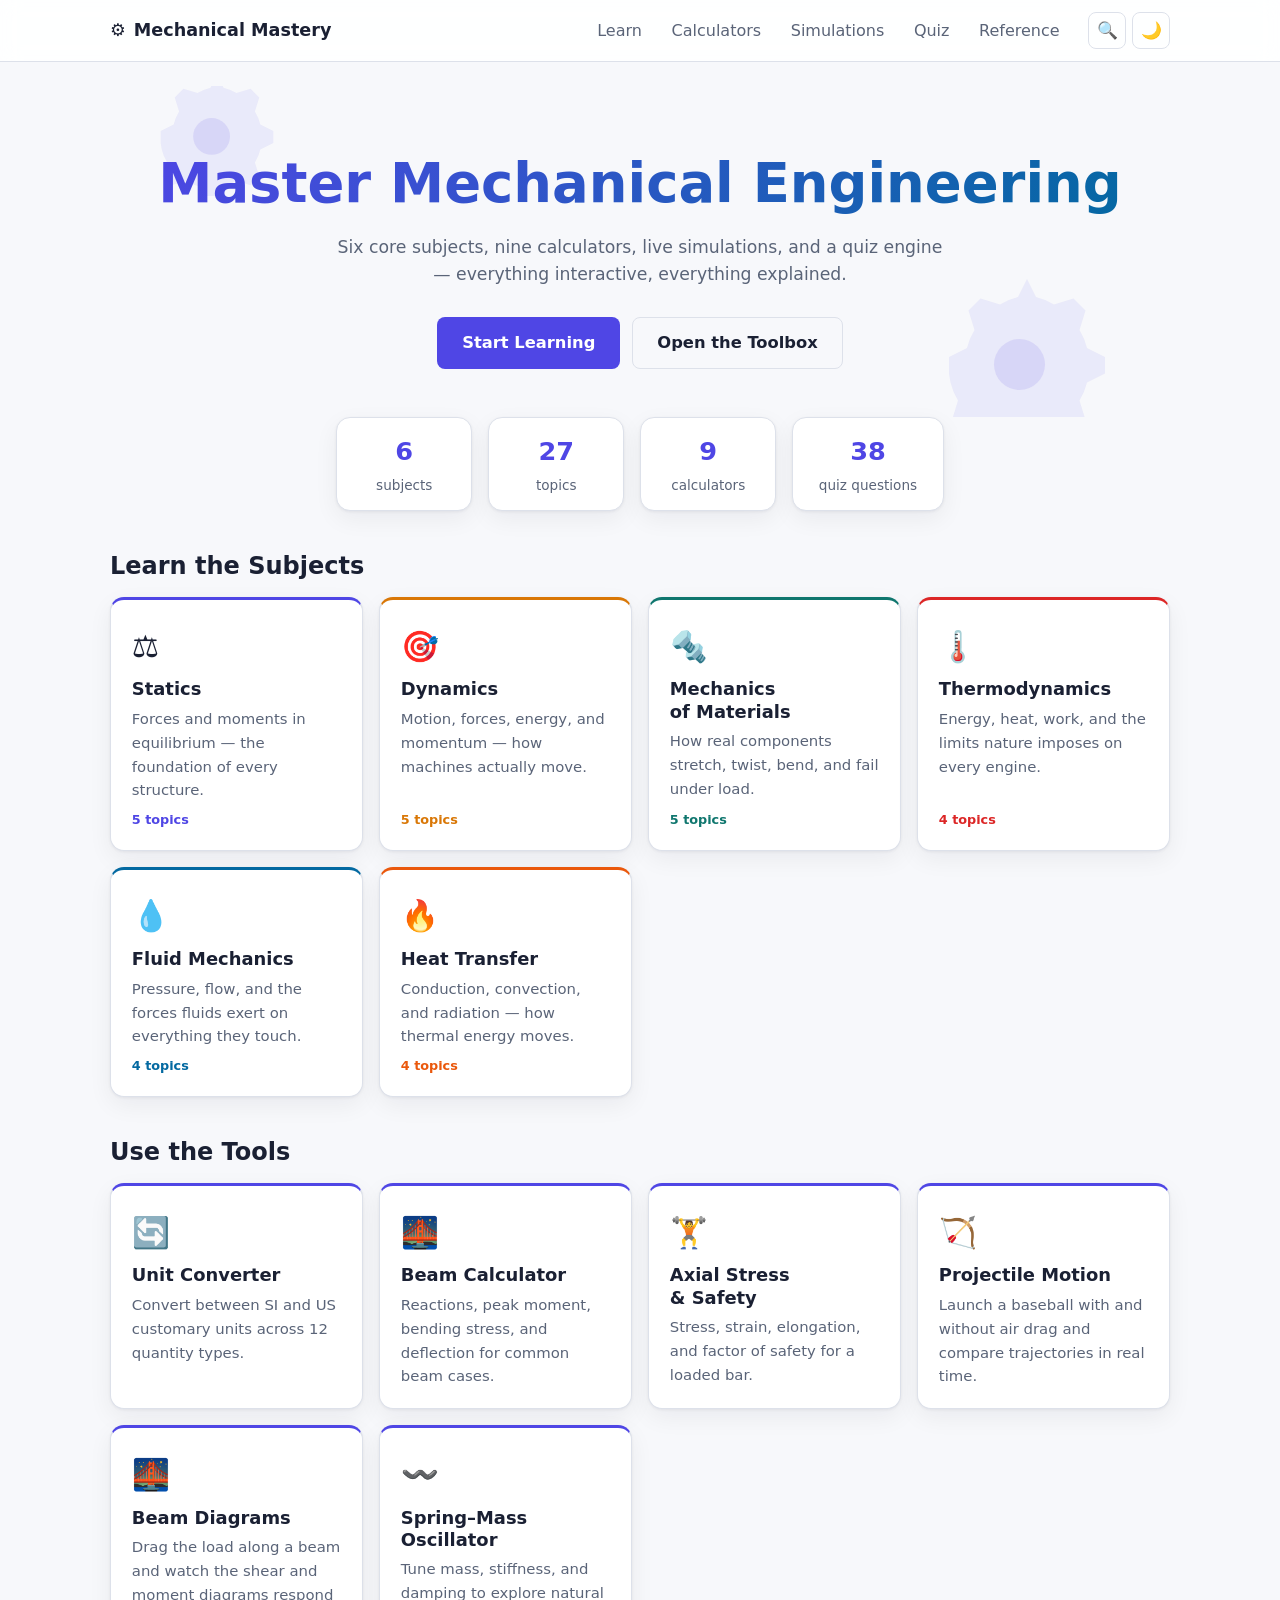
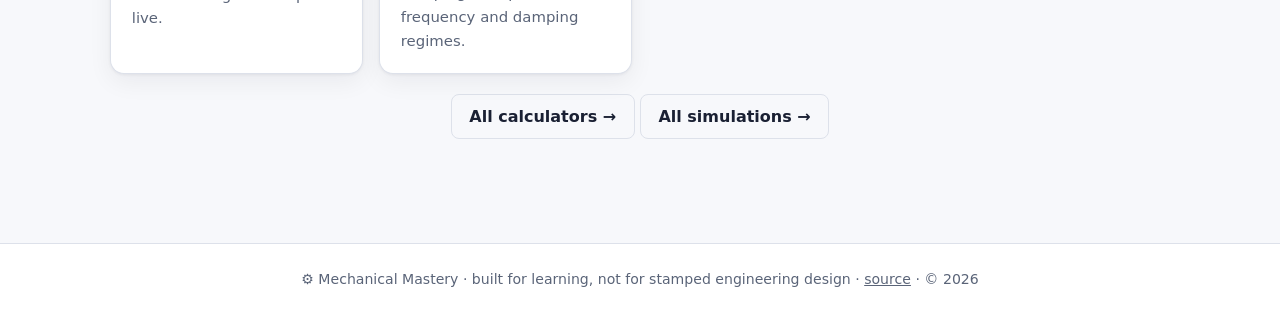
==== commit 1f2f00d8: "Rebuild Mechanical Mastery from the ground up as a data-driven SPA Complete remake of the site as a " ====
--- a/index.html
+++ b/index.html
@@ -1,437 +1,78 @@
 <!DOCTYPE html>
 <html lang="en">
 <head>
-    <meta charset="UTF-8">
-    <meta name="viewport" content="width=device-width, initial-scale=1.0">
-    <title>Mechanical Mastery — Interactive Mechanical Engineering Learning</title>
-    <meta name="description" content="Learn mechanical engineering through interactive calculators, simulations, and equation sheets. Statics, thermodynamics, materials, fluids, and more.">
-    <meta name="keywords" content="mechanical engineering, statics, dynamics, thermodynamics, materials science, fluid mechanics, calculators, simulations, learning">
-    <meta name="author" content="Mechanical Mastery">
-    <meta name="theme-color" content="#6366f1">
-    <meta name="color-scheme" content="light dark">
+  <meta charset="UTF-8">
+  <meta name="viewport" content="width=device-width, initial-scale=1.0">
+  <title>Mechanical Mastery — Interactive Mechanical Engineering</title>
+  <meta name="description" content="Learn mechanical engineering through interactive subject guides, calculators, live simulations, and quizzes. Statics, dynamics, materials, thermodynamics, fluids, and heat transfer.">
+  <meta name="theme-color" content="#4f46e5">
+  <meta name="color-scheme" content="light dark">
 
-    <meta property="og:type" content="website">
-    <meta property="og:title" content="Mechanical Mastery — Interactive Engineering Learning">
-    <meta property="og:description" content="Interactive calculators, simulations, and equation sheets for mechanical engineering.">
-    <meta name="twitter:card" content="summary_large_image">
-    <meta name="twitter:title" content="Mechanical Mastery">
-    <meta name="twitter:description" content="Interactive mechanical engineering learning platform.">
+  <meta property="og:type" content="website">
+  <meta property="og:title" content="Mechanical Mastery — Interactive Engineering Learning">
+  <meta property="og:description" content="Subject guides, calculators, simulations, and quizzes for mechanical engineering.">
+  <meta name="twitter:card" content="summary">
+  <meta name="twitter:title" content="Mechanical Mastery">
+  <meta name="twitter:description" content="Interactive mechanical engineering learning platform.">
 
-    <link rel="icon" type="image/svg+xml" href="data:image/svg+xml,%3Csvg xmlns='http://www.w3.org/2000/svg' viewBox='0 0 100 100'%3E%3Ctext y='80' font-size='80'%3E%E2%9A%99%EF%B8%8F%3C/text%3E%3C/svg%3E">
+  <link rel="icon" type="image/svg+xml" href="data:image/svg+xml,%3Csvg xmlns='http://www.w3.org/2000/svg' viewBox='0 0 100 100'%3E%3Ctext y='80' font-size='80'%3E%E2%9A%99%EF%B8%8F%3C/text%3E%3C/svg%3E">
 
-    <link rel="stylesheet" href="styles.css">
-    <link rel="preconnect" href="https://fonts.googleapis.com">
-    <link rel="preconnect" href="https://fonts.gstatic.com" crossorigin>
-    <link href="https://fonts.googleapis.com/css2?family=Inter:wght@300;400;500;600;700;800&display=swap" rel="stylesheet">
-    <script>
-        // Apply theme before paint to avoid flash
-        (function() {
-            const saved = localStorage.getItem('mm-theme');
-            const prefersDark = window.matchMedia('(prefers-color-scheme: dark)').matches;
-            const theme = saved || (prefersDark ? 'dark' : 'light');
-            document.documentElement.setAttribute('data-theme', theme);
-        })();
-    </script>
+  <link rel="stylesheet" href="css/main.css">
+
+  <script>
+    // Apply saved/system theme before first paint to avoid a flash.
+    (function () {
+      var saved = localStorage.getItem('mm-theme');
+      var prefersDark = window.matchMedia('(prefers-color-scheme: dark)').matches;
+      document.documentElement.setAttribute('data-theme', saved || (prefersDark ? 'dark' : 'light'));
+    })();
+  </script>
 </head>
 <body>
-    <a href="#main-content" class="skip-link">Skip to main content</a>
+  <a href="#app" class="skip-link">Skip to main content</a>
 
-    <header>
-        <nav aria-label="Primary">
-            <a href="#home" class="logo" aria-label="Mechanical Mastery home">
-                <span class="logo-icon" aria-hidden="true">⚙️</span>
-                <span>Mechanical Mastery</span>
-            </a>
-            <ul class="nav-links" id="primary-nav">
-                <li><a href="#home">Home</a></li>
-                <li><a href="#concepts">Concepts</a></li>
-                <li><a href="#calculators">Calculators</a></li>
-                <li><a href="#simulations">Simulations</a></li>
-            </ul>
-            <div class="nav-actions">
-                <button class="theme-toggle" id="theme-toggle" aria-label="Toggle dark mode" title="Toggle dark mode">
-                    <span class="theme-icon-light" aria-hidden="true">☀️</span>
-                    <span class="theme-icon-dark" aria-hidden="true">🌙</span>
-                </button>
-                <button class="menu-toggle" aria-label="Toggle navigation menu" aria-expanded="false" aria-controls="primary-nav">
-                    <span></span>
-                    <span></span>
-                    <span></span>
-                </button>
-            </div>
-        </nav>
-    </header>
+  <header class="site-header">
+    <nav class="nav" aria-label="Primary">
+      <a href="#/" class="logo" aria-label="Mechanical Mastery home">
+        <span class="logo-icon" aria-hidden="true">⚙️</span>
+        <span>Mechanical Mastery</span>
+      </a>
+      <ul class="nav-links" id="primary-nav">
+        <li><a href="#/learn">Learn</a></li>
+        <li><a href="#/tools">Calculators</a></li>
+        <li><a href="#/sims">Simulations</a></li>
+        <li><a href="#/quiz">Quiz</a></li>
+        <li><a href="#/reference">Reference</a></li>
+      </ul>
+      <div class="nav-actions">
+        <button class="icon-btn" id="search-toggle" aria-label="Search (press /)" title="Search (press /)">🔍</button>
+        <button class="icon-btn" id="theme-toggle" aria-label="Toggle dark mode" title="Toggle dark mode">
+          <span class="theme-icon-light" aria-hidden="true">🌙</span>
+          <span class="theme-icon-dark" aria-hidden="true">☀️</span>
+        </button>
+        <button class="icon-btn" id="menu-toggle" aria-label="Toggle navigation menu" aria-expanded="false" aria-controls="primary-nav">☰</button>
+      </div>
+    </nav>
+  </header>
 
-    <main id="main-content">
-        <section id="home" class="hero" aria-labelledby="hero-title">
-            <div class="hero-content">
-                <div class="hero-animation" aria-hidden="true">
-                    <svg class="gear gear-1" viewBox="0 0 100 100">
-                        <path d="M50,10 L60,20 L80,20 L80,40 L60,40 L50,50 L40,40 L20,40 L20,20 L40,20 Z" fill="rgba(255,255,255,0.3)"/>
-                        <circle cx="50" cy="50" r="15" fill="rgba(255,255,255,0.2)"/>
-                    </svg>
-                    <svg class="gear gear-2" viewBox="0 0 100 100">
-                        <path d="M50,10 L60,20 L80,20 L80,40 L60,40 L50,50 L40,40 L20,40 L20,20 L40,20 Z" fill="rgba(255,255,255,0.3)"/>
-                        <circle cx="50" cy="50" r="15" fill="rgba(255,255,255,0.2)"/>
-                    </svg>
-                </div>
-                <h1 id="hero-title">Master Mechanical Engineering</h1>
-                <p>Explore, learn, and apply fundamental engineering concepts through interactive tools and visualizations</p>
-                <button class="cta-button" data-scroll-to="#concepts">
-                    Start Learning
-                </button>
-            </div>
-        </section>
+  <main id="app" tabindex="-1">
+    <noscript><p style="padding:2rem;text-align:center">Mechanical Mastery is an interactive app and needs JavaScript to run.</p></noscript>
+  </main>
 
-        <section id="concepts" class="concepts" aria-labelledby="concepts-title">
-            <div class="container">
-                <h2 id="concepts-title">Core Concepts</h2>
-                <p class="section-subtitle">Explore fundamental mechanical engineering principles</p>
-                <div class="concepts-grid">
-                    <article class="concept-card" data-concept="statics" data-page="statics.html">
-                        <div class="concept-icon" aria-hidden="true">⚖️</div>
-                        <h3>Statics &amp; Dynamics</h3>
-                        <p>Study forces, moments, and motion in mechanical systems</p>
-                        <button class="learn-more-btn" aria-label="Learn more about Statics and Dynamics">Learn More</button>
-                    </article>
-                    <article class="concept-card" data-concept="thermodynamics" data-page="thermodynamics.html">
-                        <div class="concept-icon" aria-hidden="true">🌡️</div>
-                        <h3>Thermodynamics</h3>
-                        <p>Understand heat, energy, and entropy in engineering systems</p>
-                        <button class="learn-more-btn" aria-label="Learn more about Thermodynamics">Learn More</button>
-                    </article>
-                    <article class="concept-card" data-concept="materials" data-page="materials.html">
-                        <div class="concept-icon" aria-hidden="true">🔩</div>
-                        <h3>Materials Science</h3>
-                        <p>Explore stress, strain, and material properties</p>
-                        <button class="learn-more-btn" aria-label="Learn more about Materials Science">Learn More</button>
-                    </article>
-                    <article class="concept-card" data-concept="fluids" data-page="">
-                        <div class="concept-icon" aria-hidden="true">💧</div>
-                        <h3>Fluid Mechanics</h3>
-                        <p>Learn about pressure, flow, and fluid dynamics</p>
-                        <button class="learn-more-btn" disabled aria-label="Fluid Mechanics — coming soon">Coming Soon</button>
-                    </article>
-                    <article class="concept-card" data-concept="design" data-page="">
-                        <div class="concept-icon" aria-hidden="true">📐</div>
-                        <h3>Machine Design</h3>
-                        <p>Design principles for mechanical components and systems</p>
-                        <button class="learn-more-btn" disabled aria-label="Machine Design — coming soon">Coming Soon</button>
-                    </article>
-                    <article class="concept-card" data-concept="vibrations" data-page="">
-                        <div class="concept-icon" aria-hidden="true">📳</div>
-                        <h3>Vibrations</h3>
-                        <p>Analyze oscillatory motion and resonance in systems</p>
-                        <button class="learn-more-btn" disabled aria-label="Vibrations — coming soon">Coming Soon</button>
-                    </article>
-                </div>
-            </div>
-        </section>
+  <dialog id="search-dialog" aria-label="Search">
+    <input id="search-input" type="search" placeholder="Search subjects, tools, equations…" autocomplete="off">
+    <div id="search-results"></div>
+  </dialog>
 
-        <section id="calculators" class="calculators" aria-labelledby="calculators-title">
-            <div class="container">
-                <h2 id="calculators-title">Interactive Calculators</h2>
-                <p class="section-subtitle">Practical tools for engineering calculations</p>
+  <footer class="site-footer">
+    <p>⚙️ Mechanical Mastery · built for learning, not for stamped engineering design ·
+      <a href="https://github.com/zdeparle/Mechanical-Mastery">source</a> · © <span id="year"></span></p>
+  </footer>
 
-                <div class="calculator-tabs" role="tablist" aria-label="Calculator selection">
-                    <button class="tab-btn active" data-tab="stress" role="tab" aria-selected="true" aria-controls="stress-calc" id="tab-stress">Stress &amp; Strain</button>
-                    <button class="tab-btn" data-tab="force" role="tab" aria-selected="false" aria-controls="force-calc" id="tab-force" tabindex="-1">Force Analysis</button>
-                    <button class="tab-btn" data-tab="heat" role="tab" aria-selected="false" aria-controls="heat-calc" id="tab-heat" tabindex="-1">Heat Transfer</button>
-                    <button class="tab-btn" data-tab="fluid" role="tab" aria-selected="false" aria-controls="fluid-calc" id="tab-fluid" tabindex="-1">Fluid Flow</button>
-                    <button class="tab-btn" data-tab="converter" role="tab" aria-selected="false" aria-controls="converter-calc" id="tab-converter" tabindex="-1">Unit Converter</button>
-                </div>
-
-                <div class="calculator-content">
-                    <!-- Stress & Strain Calculator -->
-                    <div class="calculator-panel active" id="stress-calc" role="tabpanel" aria-labelledby="tab-stress">
-                        <div class="calc-header">
-                            <h3>Stress &amp; Strain Calculator</h3>
-                            <p>Calculate normal stress, strain, and Young's modulus</p>
-                        </div>
-                        <form class="calc-body" data-calc="stress" novalidate>
-                            <div class="input-group">
-                                <label for="force-input">Force (N)</label>
-                                <input type="number" id="force-input" placeholder="Enter force" step="any" min="0" inputmode="decimal">
-                            </div>
-                            <div class="input-group">
-                                <label for="area-input">Cross-sectional Area (m²)</label>
-                                <input type="number" id="area-input" placeholder="Enter area" step="any" min="0" inputmode="decimal">
-                            </div>
-                            <div class="input-group">
-                                <label for="length-input">Original Length (m)</label>
-                                <input type="number" id="length-input" placeholder="Enter length" step="any" min="0" inputmode="decimal">
-                            </div>
-                            <div class="input-group">
-                                <label for="deformation-input">Deformation (m)</label>
-                                <input type="number" id="deformation-input" placeholder="Enter deformation" step="any" inputmode="decimal">
-                            </div>
-                            <button type="submit" class="calculate-btn">Calculate</button>
-                            <div class="calc-error" role="alert" aria-live="polite"></div>
-                            <div class="results">
-                                <div class="result-item">
-                                    <span class="result-label">Stress (σ):</span>
-                                    <span class="result-value" id="stress-result">—</span>
-                                </div>
-                                <div class="result-item">
-                                    <span class="result-label">Strain (ε):</span>
-                                    <span class="result-value" id="strain-result">—</span>
-                                </div>
-                                <div class="result-item">
-                                    <span class="result-label">Young's Modulus (E):</span>
-                                    <span class="result-value" id="modulus-result">—</span>
-                                </div>
-                            </div>
-                        </form>
-                    </div>
-
-                    <!-- Force Analysis Calculator -->
-                    <div class="calculator-panel" id="force-calc" role="tabpanel" aria-labelledby="tab-force" hidden>
-                        <div class="calc-header">
-                            <h3>Force Vector Analysis</h3>
-                            <p>Resolve forces into components and calculate resultant</p>
-                        </div>
-                        <form class="calc-body" data-calc="force" novalidate>
-                            <div class="input-group">
-                                <label for="force-magnitude">Force Magnitude (N)</label>
-                                <input type="number" id="force-magnitude" placeholder="Enter magnitude" step="any" min="0" inputmode="decimal">
-                            </div>
-                            <div class="input-group">
-                                <label for="force-angle">Angle from Horizontal (°)</label>
-                                <input type="number" id="force-angle" placeholder="Enter angle" step="any" inputmode="decimal">
-                            </div>
-                            <button type="submit" class="calculate-btn">Calculate</button>
-                            <div class="calc-error" role="alert" aria-live="polite"></div>
-                            <div class="force-visualization" id="force-visual" aria-hidden="true">
-                                <svg viewBox="0 0 300 200">
-                                    <defs>
-                                        <marker id="arrowhead" markerWidth="10" markerHeight="10" refX="9" refY="3" orient="auto">
-                                            <polygon points="0 0, 10 3, 0 6" fill="#6366f1" />
-                                        </marker>
-                                    </defs>
-                                    <line x1="50" y1="150" x2="250" y2="150" stroke="currentColor" stroke-width="2" opacity="0.5"/>
-                                    <line id="force-arrow" x1="150" y1="150" x2="150" y2="50" stroke="#6366f1" stroke-width="4" marker-end="url(#arrowhead)"/>
-                                    <text x="150" y="30" text-anchor="middle" fill="#6366f1" font-weight="bold" id="force-label">F</text>
-                                </svg>
-                            </div>
-                            <div class="results">
-                                <div class="result-item">
-                                    <span class="result-label">Horizontal Component (Fx):</span>
-                                    <span class="result-value" id="fx-result">—</span>
-                                </div>
-                                <div class="result-item">
-                                    <span class="result-label">Vertical Component (Fy):</span>
-                                    <span class="result-value" id="fy-result">—</span>
-                                </div>
-                                <div class="result-item">
-                                    <span class="result-label">Resultant Magnitude:</span>
-                                    <span class="result-value" id="resultant-result">—</span>
-                                </div>
-                            </div>
-                        </form>
-                    </div>
-
-                    <!-- Heat Transfer Calculator -->
-                    <div class="calculator-panel" id="heat-calc" role="tabpanel" aria-labelledby="tab-heat" hidden>
-                        <div class="calc-header">
-                            <h3>Heat Transfer Calculator</h3>
-                            <p>Calculate heat transfer rate using Fourier's law</p>
-                        </div>
-                        <form class="calc-body" data-calc="heat" novalidate>
-                            <div class="input-group">
-                                <label for="thermal-conductivity">Thermal Conductivity (W/m·K)</label>
-                                <input type="number" id="thermal-conductivity" placeholder="Enter k" step="any" min="0" inputmode="decimal">
-                            </div>
-                            <div class="input-group">
-                                <label for="surface-area">Surface Area (m²)</label>
-                                <input type="number" id="surface-area" placeholder="Enter area" step="any" min="0" inputmode="decimal">
-                            </div>
-                            <div class="input-group">
-                                <label for="temp-diff">Temperature Difference (K)</label>
-                                <input type="number" id="temp-diff" placeholder="Enter ΔT" step="any" inputmode="decimal">
-                            </div>
-                            <div class="input-group">
-                                <label for="thickness">Thickness (m)</label>
-                                <input type="number" id="thickness" placeholder="Enter thickness" step="any" min="0" inputmode="decimal">
-                            </div>
-                            <button type="submit" class="calculate-btn">Calculate</button>
-                            <div class="calc-error" role="alert" aria-live="polite"></div>
-                            <div class="results">
-                                <div class="result-item">
-                                    <span class="result-label">Heat Transfer Rate (Q):</span>
-                                    <span class="result-value" id="heat-result">—</span>
-                                </div>
-                                <div class="result-item">
-                                    <span class="result-label">Formula:</span>
-                                    <span class="result-value">Q = k·A·ΔT / L</span>
-                                </div>
-                            </div>
-                        </form>
-                    </div>
-
-                    <!-- Fluid Flow Calculator -->
-                    <div class="calculator-panel" id="fluid-calc" role="tabpanel" aria-labelledby="tab-fluid" hidden>
-                        <div class="calc-header">
-                            <h3>Fluid Flow Calculator</h3>
-                            <p>Calculate flow rate and velocity using continuity equation</p>
-                        </div>
-                        <form class="calc-body" data-calc="fluid" novalidate>
-                            <div class="input-group">
-                                <label for="flow-rate">Flow Rate (m³/s)</label>
-                                <input type="number" id="flow-rate" placeholder="Enter Q" step="any" min="0" inputmode="decimal">
-                            </div>
-                            <div class="input-group">
-                                <label for="pipe-diameter">Pipe Diameter (m)</label>
-                                <input type="number" id="pipe-diameter" placeholder="Enter diameter" step="any" min="0" inputmode="decimal">
-                            </div>
-                            <button type="submit" class="calculate-btn">Calculate</button>
-                            <div class="calc-error" role="alert" aria-live="polite"></div>
-                            <div class="results">
-                                <div class="result-item">
-                                    <span class="result-label">Flow Velocity (v):</span>
-                                    <span class="result-value" id="velocity-result">—</span>
-                                </div>
-                                <div class="result-item">
-                                    <span class="result-label">Cross-sectional Area:</span>
-                                    <span class="result-value" id="pipe-area-result">—</span>
-                                </div>
-                                <div class="result-item">
-                                    <span class="result-label">Formula:</span>
-                                    <span class="result-value">v = Q / A</span>
-                                </div>
-                            </div>
-                        </form>
-                    </div>
-
-                    <!-- Unit Converter Calculator -->
-                    <div class="calculator-panel" id="converter-calc" role="tabpanel" aria-labelledby="tab-converter" hidden>
-                        <div class="calc-header">
-                            <h3>Unit Converter</h3>
-                            <p>Convert between common mechanical engineering units</p>
-                        </div>
-                        <div class="calc-body">
-                            <div class="input-group">
-                                <label for="converter-category">Category</label>
-                                <select id="converter-category">
-                                    <option value="length">Length</option>
-                                    <option value="mass">Mass</option>
-                                    <option value="force">Force</option>
-                                    <option value="pressure">Pressure</option>
-                                    <option value="temperature">Temperature</option>
-                                    <option value="energy">Energy</option>
-                                    <option value="power">Power</option>
-                                    <option value="torque">Torque</option>
-                                </select>
-                            </div>
-                            <div class="input-group">
-                                <label for="converter-value">Value</label>
-                                <input type="number" id="converter-value" placeholder="Enter value" step="any" inputmode="decimal">
-                            </div>
-                            <div class="converter-row">
-                                <div class="input-group converter-from-group">
-                                    <label for="converter-from">From</label>
-                                    <select id="converter-from"></select>
-                                </div>
-                                <button type="button" class="calculate-btn converter-swap" id="converter-swap" aria-label="Swap from and to units">⇄</button>
-                                <div class="input-group converter-to-group">
-                                    <label for="converter-to">To</label>
-                                    <select id="converter-to"></select>
-                                </div>
-                            </div>
-                            <div class="results">
-                                <div class="result-item">
-                                    <span class="result-label">Result:</span>
-                                    <span class="result-value" id="converter-result">—</span>
-                                </div>
-                                <div class="result-item">
-                                    <span class="result-label">Formula:</span>
-                                    <span class="result-value" id="converter-formula">—</span>
-                                </div>
-                            </div>
-                        </div>
-                    </div>
-                </div>
-            </div>
-        </section>
-
-        <section id="simulations" class="simulations" aria-labelledby="simulations-title">
-            <div class="container">
-                <h2 id="simulations-title">Interactive Simulations</h2>
-                <p class="section-subtitle">Visualize engineering concepts in action</p>
-
-                <div class="simulation-grid">
-                    <div class="simulation-card">
-                        <h3>Force Vector Visualization</h3>
-                        <div class="sim-canvas" id="vector-sim">
-                            <canvas id="vector-canvas" width="400" height="300" aria-label="Force vector visualization"></canvas>
-                            <div class="sim-controls">
-                                <label>Force Magnitude: <span id="vec-mag-display">50</span> N
-                                    <input type="range" id="vec-magnitude" min="10" max="100" value="50" aria-label="Force magnitude">
-                                </label>
-                                <label>Angle: <span id="vec-angle-display">45</span>°
-                                    <input type="range" id="vec-angle" min="0" max="360" value="45" aria-label="Force angle">
-                                </label>
-                                <button type="button" data-sim-action="reset-vector">Reset</button>
-                            </div>
-                        </div>
-                    </div>
-
-                    <div class="simulation-card">
-                        <h3>Simple Harmonic Motion</h3>
-                        <div class="sim-canvas" id="shm-sim">
-                            <canvas id="shm-canvas" width="400" height="300" aria-label="Simple harmonic motion animation"></canvas>
-                            <div class="sim-controls">
-                                <label>Amplitude: <span id="shm-amp-display">50</span>
-                                    <input type="range" id="shm-amplitude" min="20" max="100" value="50" aria-label="Amplitude">
-                                </label>
-                                <label>Frequency: <span id="shm-freq-display">1</span> Hz
-                                    <input type="range" id="shm-frequency" min="0.5" max="3" step="0.1" value="1" aria-label="Frequency">
-                                </label>
-                                <button type="button" data-sim-action="toggle-shm" id="shm-toggle">Start</button>
-                            </div>
-                        </div>
-                    </div>
-
-                    <div class="simulation-card">
-                        <h3>Beam Deflection</h3>
-                        <div class="sim-canvas" id="beam-sim">
-                            <canvas id="beam-canvas" width="400" height="300" aria-label="Beam deflection visualization"></canvas>
-                            <div class="sim-controls">
-                                <label>Load: <span id="beam-load-display">100</span> N
-                                    <input type="range" id="beam-load" min="50" max="500" value="100" aria-label="Beam load">
-                                </label>
-                                <label>Position: <span id="beam-pos-display">50</span>%
-                                    <input type="range" id="beam-position" min="10" max="90" value="50" aria-label="Load position">
-                                </label>
-                            </div>
-                        </div>
-                    </div>
-
-                    <div class="simulation-card">
-                        <h3>Projectile Motion</h3>
-                        <div class="sim-canvas" id="projectile-sim">
-                            <canvas id="projectile-canvas" width="400" height="300" aria-label="Projectile motion trajectory"></canvas>
-                            <div class="sim-controls">
-                                <label>Initial Velocity: <span id="proj-vel-display">40</span> m/s
-                                    <input type="range" id="proj-velocity" min="10" max="80" value="40" aria-label="Initial velocity">
-                                </label>
-                                <label>Launch Angle: <span id="proj-angle-display">45</span>°
-                                    <input type="range" id="proj-angle" min="5" max="85" value="45" aria-label="Launch angle">
-                                </label>
-                                <button type="button" data-sim-action="launch-projectile">Launch</button>
-                            </div>
-                        </div>
-                    </div>
-                </div>
-            </div>
-        </section>
-    </main>
-
-    <footer>
-        <div class="container">
-            <p>&copy; <span id="copyright-year">2026</span> Mechanical Mastery. Interactive Engineering Education Platform.</p>
-        </div>
-    </footer>
-
-    <script src="script.js"></script>
+  <script src="js/physics.js"></script>
+  <script src="js/data.js"></script>
+  <script src="js/tools.js"></script>
+  <script src="js/sims.js"></script>
+  <script src="js/app.js"></script>
 </body>
 </html>
--- a/css/main.css
+++ b/css/main.css
@@ -0,0 +1,369 @@
+/*
+ * Mechanical Mastery — design system
+ * Tokens first, components after. Light & dark via [data-theme].
+ */
+
+/* ---------- tokens ---------- */
+:root {
+  --bg: #f7f8fb;
+  --bg-elev: #ffffff;
+  --bg-sunken: #eef0f6;
+  --text-1: #1a2033;
+  --text-2: #5a6478;
+  --border: #dde1ea;
+  --accent: #4f46e5;
+  --accent-soft: #eef0ff;
+  --accent-contrast: #ffffff;
+  --danger: #dc2626;
+  --success: #16a34a;
+
+  --acc-statics: #4f46e5;
+  --acc-dynamics: #d97706;
+  --acc-materials: #0f766e;
+  --acc-thermo: #dc2626;
+  --acc-fluids: #0369a1;
+  --acc-heat: #ea580c;
+
+  --radius: 14px;
+  --radius-sm: 8px;
+  --shadow: 0 1px 3px rgb(20 24 40 / .06), 0 8px 24px rgb(20 24 40 / .06);
+  --shadow-lg: 0 4px 12px rgb(20 24 40 / .10), 0 16px 40px rgb(20 24 40 / .12);
+  --font: system-ui, -apple-system, 'Segoe UI', Roboto, 'Helvetica Neue', sans-serif;
+  --mono: ui-monospace, 'SF Mono', 'Cascadia Code', Menlo, Consolas, monospace;
+  color-scheme: light;
+}
+
+[data-theme='dark'] {
+  --bg: #0e1117;
+  --bg-elev: #171b25;
+  --bg-sunken: #0a0d12;
+  --text-1: #e8eaf2;
+  --text-2: #9aa3b8;
+  --border: #2a3040;
+  --accent: #818cf8;
+  --accent-soft: #232848;
+  --accent-contrast: #0e1117;
+  --danger: #f87171;
+  --success: #4ade80;
+
+  --acc-statics: #818cf8;
+  --acc-dynamics: #fbbf24;
+  --acc-materials: #2dd4bf;
+  --acc-thermo: #f87171;
+  --acc-fluids: #38bdf8;
+  --acc-heat: #fb923c;
+
+  --shadow: 0 1px 3px rgb(0 0 0 / .4), 0 8px 24px rgb(0 0 0 / .35);
+  --shadow-lg: 0 4px 12px rgb(0 0 0 / .5), 0 16px 40px rgb(0 0 0 / .45);
+  color-scheme: dark;
+}
+
+/* ---------- reset & base ---------- */
+* { box-sizing: border-box; margin: 0; padding: 0; }
+html { scroll-behavior: smooth; }
+@media (prefers-reduced-motion: reduce) {
+  html { scroll-behavior: auto; }
+  *, *::before, *::after { animation-duration: .01ms !important; transition-duration: .01ms !important; }
+}
+body {
+  font-family: var(--font);
+  background: var(--bg);
+  color: var(--text-1);
+  line-height: 1.6;
+  min-height: 100vh;
+  display: flex;
+  flex-direction: column;
+}
+img, canvas, svg { max-width: 100%; }
+a { color: var(--accent); text-decoration: none; }
+a:hover { text-decoration: underline; }
+h1, h2, h3 { line-height: 1.25; text-wrap: balance; }
+
+.skip-link {
+  position: absolute; left: -999px; top: 0;
+  background: var(--accent); color: var(--accent-contrast);
+  padding: .5rem 1rem; border-radius: 0 0 var(--radius-sm) 0; z-index: 100;
+}
+.skip-link:focus { left: 0; }
+
+:focus-visible { outline: 3px solid var(--accent); outline-offset: 2px; border-radius: 4px; }
+
+/* ---------- header ---------- */
+.site-header {
+  position: sticky; top: 0; z-index: 50;
+  background: color-mix(in srgb, var(--bg-elev) 88%, transparent);
+  backdrop-filter: blur(10px);
+  border-bottom: 1px solid var(--border);
+}
+.nav {
+  max-width: 1100px; margin: 0 auto; padding: .65rem 1.25rem;
+  display: flex; align-items: center; gap: 1rem;
+}
+.logo {
+  display: flex; align-items: center; gap: .5rem;
+  font-weight: 800; font-size: 1.1rem; color: var(--text-1);
+}
+.logo:hover { text-decoration: none; }
+.logo-icon { display: inline-block; transition: transform .6s ease; }
+.logo:hover .logo-icon { transform: rotate(180deg); }
+
+.nav-links {
+  display: flex; gap: .25rem; list-style: none; margin-left: auto;
+}
+.nav-links a {
+  display: block; padding: .45rem .8rem; border-radius: var(--radius-sm);
+  color: var(--text-2); font-weight: 500;
+}
+.nav-links a:hover { color: var(--text-1); background: var(--bg-sunken); text-decoration: none; }
+.nav-links a.active { color: var(--accent); background: var(--accent-soft); }
+
+.nav-actions { display: flex; gap: .4rem; align-items: center; }
+.icon-btn {
+  background: none; border: 1px solid var(--border); border-radius: var(--radius-sm);
+  width: 2.35rem; height: 2.35rem; font-size: 1.05rem; cursor: pointer;
+  display: inline-flex; align-items: center; justify-content: center; color: var(--text-1);
+}
+.icon-btn:hover { background: var(--bg-sunken); }
+[data-theme='dark'] .theme-icon-light { display: none; }
+:root:not([data-theme='dark']) .theme-icon-dark { display: none; }
+#menu-toggle { display: none; }
+
+@media (max-width: 720px) {
+  #menu-toggle { display: inline-flex; }
+  .nav-links {
+    position: absolute; top: 100%; left: 0; right: 0;
+    background: var(--bg-elev); border-bottom: 1px solid var(--border);
+    flex-direction: column; padding: .5rem 1rem 1rem; display: none;
+    box-shadow: var(--shadow);
+  }
+  .nav-links.open { display: flex; }
+}
+
+/* ---------- layout ---------- */
+main { flex: 1; width: 100%; max-width: 1100px; margin: 0 auto; padding: 1.5rem 1.25rem 4rem; }
+
+.page-head { margin: 1rem 0 1.75rem; }
+.page-head h1 { font-size: clamp(1.7rem, 4vw, 2.4rem); margin-top: .25rem; }
+.page-subtitle { color: var(--text-2); max-width: 62ch; margin-top: .35rem; }
+.back-link { font-size: .9rem; color: var(--text-2); }
+.center { text-align: center; margin-top: 1.25rem; }
+
+/* ---------- hero ---------- */
+.hero {
+  text-align: center; padding: 4rem 1rem 3rem; position: relative; overflow: hidden;
+}
+.hero h1 {
+  font-size: clamp(2.1rem, 6vw, 3.4rem); font-weight: 800;
+  background: linear-gradient(120deg, var(--accent), var(--acc-fluids));
+  -webkit-background-clip: text; background-clip: text; color: transparent;
+}
+.hero-sub { color: var(--text-2); max-width: 56ch; margin: 1rem auto 1.75rem; font-size: 1.08rem; }
+.hero-actions { display: flex; gap: .75rem; justify-content: center; flex-wrap: wrap; }
+.hero-gears { position: absolute; inset: 0; pointer-events: none; color: var(--accent); }
+.hero-gears .gear { position: absolute; width: 130px; opacity: .5; animation: spin 24s linear infinite; }
+.hero-gears .g1 { top: -20px; left: 4%; }
+.hero-gears .g2 { bottom: -30px; right: 5%; width: 180px; animation-direction: reverse; animation-duration: 32s; }
+@keyframes spin { to { transform: rotate(360deg); } }
+
+.stat-row {
+  display: flex; gap: 1rem; justify-content: center; flex-wrap: wrap; margin: 0 0 2.5rem;
+}
+.stat-tile {
+  background: var(--bg-elev); border: 1px solid var(--border); border-radius: var(--radius);
+  padding: .8rem 1.6rem; text-align: center; box-shadow: var(--shadow); min-width: 8.5rem;
+}
+.stat-tile strong { display: block; font-size: 1.6rem; color: var(--accent); }
+.stat-tile span { color: var(--text-2); font-size: .85rem; }
+
+.home-section { margin: 2.5rem 0; }
+.home-section h2 { margin-bottom: 1rem; font-size: 1.5rem; }
+
+/* ---------- cards ---------- */
+.card-grid {
+  display: grid; grid-template-columns: repeat(auto-fill, minmax(250px, 1fr)); gap: 1rem;
+}
+.card {
+  --card-accent: var(--accent);
+  background: var(--bg-elev); border: 1px solid var(--border); border-radius: var(--radius);
+  padding: 1.4rem 1.3rem 1.2rem; color: var(--text-1); box-shadow: var(--shadow);
+  display: flex; flex-direction: column; gap: .45rem; position: relative;
+  transition: transform .18s ease, box-shadow .18s ease;
+  border-top: 3px solid var(--card-accent);
+}
+.card:hover { transform: translateY(-3px); box-shadow: var(--shadow-lg); text-decoration: none; }
+.card-icon { font-size: 1.9rem; }
+.card h3 { font-size: 1.12rem; }
+.card p { color: var(--text-2); font-size: .93rem; flex: 1; }
+.card-meta { font-size: .8rem; color: var(--card-accent); font-weight: 600; }
+
+/* ---------- buttons ---------- */
+.btn {
+  display: inline-flex; align-items: center; justify-content: center; gap: .4rem;
+  border: 1px solid transparent; border-radius: var(--radius-sm); cursor: pointer;
+  padding: .55rem 1.1rem; font: inherit; font-weight: 600;
+}
+.btn:hover { text-decoration: none; }
+.btn-primary { background: var(--accent); color: var(--accent-contrast); }
+.btn-primary:hover { filter: brightness(1.08); }
+.btn-ghost { background: transparent; color: var(--text-1); border-color: var(--border); }
+.btn-ghost:hover { background: var(--bg-sunken); }
+.btn-lg { padding: .75rem 1.5rem; font-size: 1.02rem; }
+
+/* ---------- subject pages ---------- */
+.topic-toc {
+  display: flex; flex-wrap: wrap; gap: .5rem; margin-bottom: 2rem;
+}
+.topic-toc a {
+  background: var(--bg-elev); border: 1px solid var(--border); border-radius: 999px;
+  padding: .35rem .9rem; font-size: .88rem; color: var(--text-2);
+}
+.topic-toc a:hover { color: var(--accent); border-color: var(--accent); text-decoration: none; }
+
+.topic {
+  background: var(--bg-elev); border: 1px solid var(--border); border-radius: var(--radius);
+  padding: 1.6rem 1.6rem 1.3rem; margin-bottom: 1.5rem; box-shadow: var(--shadow);
+  scroll-margin-top: 5rem;
+}
+.topic h2 { font-size: 1.35rem; margin-bottom: .5rem; }
+.topic h3 { font-size: .95rem; text-transform: uppercase; letter-spacing: .05em; color: var(--text-2); margin: 1.1rem 0 .5rem; }
+.topic-summary { color: var(--text-2); }
+.topic ul { padding-left: 1.3rem; display: grid; gap: .35rem; }
+
+.eq-list { display: grid; gap: .5rem; }
+.eq-row {
+  display: flex; flex-wrap: wrap; align-items: baseline; gap: .35rem 1rem;
+  background: var(--bg-sunken); border-radius: var(--radius-sm); padding: .55rem .9rem;
+}
+.eq { font-family: var(--mono); font-size: .98rem; color: var(--text-1); background: none; }
+.eq-vars { color: var(--text-2); font-size: .85rem; }
+
+.example { margin-top: 1.1rem; border: 1px dashed var(--border); border-radius: var(--radius-sm); padding: .7rem 1rem; }
+.example summary { cursor: pointer; font-weight: 600; color: var(--accent); }
+.example p { margin-top: .6rem; color: var(--text-2); }
+
+.related-row { margin: 2rem 0; text-align: center; }
+
+/* ---------- calculators ---------- */
+.tool-body, .sim-body {
+  background: var(--bg-elev); border: 1px solid var(--border); border-radius: var(--radius);
+  padding: 1.6rem; box-shadow: var(--shadow);
+}
+.calc-form { display: grid; grid-template-columns: repeat(auto-fill, minmax(230px, 1fr)); gap: 1rem; }
+.calc-field label { display: block; font-size: .85rem; font-weight: 600; color: var(--text-2); margin-bottom: .3rem; }
+.calc-input-row { display: flex; align-items: center; gap: .5rem; }
+.calc-unit { color: var(--text-2); font-size: .85rem; white-space: nowrap; }
+input[type='number'], select, input[type='text'] {
+  width: 100%; padding: .55rem .7rem; font: inherit;
+  border: 1px solid var(--border); border-radius: var(--radius-sm);
+  background: var(--bg); color: var(--text-1);
+}
+input[type='number']:focus, select:focus { border-color: var(--accent); }
+
+.calc-results { margin-top: 1.4rem; display: grid; gap: .45rem; }
+.calc-result-row {
+  display: flex; justify-content: space-between; gap: 1rem; flex-wrap: wrap;
+  background: var(--bg-sunken); padding: .6rem .95rem; border-radius: var(--radius-sm);
+}
+.calc-result-row.warn { outline: 1px solid var(--danger); }
+.calc-result-label { color: var(--text-2); }
+.calc-result-value strong { color: var(--accent); font-size: 1.05rem; }
+.calc-result-row.warn .calc-result-value strong { color: var(--danger); }
+.calc-note { font-size: .85rem; color: var(--text-2); padding: 0 .3rem; }
+.calc-error { color: var(--danger); font-weight: 500; }
+
+.converter-row { display: flex; gap: .6rem; align-items: center; flex-wrap: wrap; margin: 1rem 0; }
+.converter-row input { max-width: 10rem; }
+.converter-row select { max-width: 9rem; }
+.converter-out { font-size: 1.15rem; margin-top: .75rem; }
+.converter-out .accent { color: var(--accent); font-size: 1.3rem; }
+
+/* ---------- simulations ---------- */
+.sim-controls { display: flex; flex-wrap: wrap; gap: 1rem 1.75rem; align-items: end; margin-bottom: 1.1rem; }
+.sim-control label { display: block; font-size: .85rem; font-weight: 600; color: var(--text-2); }
+.sim-control input[type='range'] { width: 200px; accent-color: var(--accent); }
+.sim-readout { color: var(--accent); font-weight: 700; }
+.sim-check { font-size: .9rem; color: var(--text-2); display: inline-flex; gap: .4rem; align-items: center; }
+.sim-canvas-wrap { background: var(--bg-sunken); border-radius: var(--radius-sm); overflow: hidden; }
+.sim-canvas { display: block; }
+.sim-stats { display: flex; flex-wrap: wrap; gap: .75rem; margin-top: 1rem; }
+.sim-stats > div {
+  background: var(--bg-sunken); border-radius: var(--radius-sm); padding: .5rem .9rem;
+  display: flex; flex-direction: column; min-width: 7.5rem;
+}
+.sim-stats span { font-size: .78rem; color: var(--text-2); }
+.sim-stats strong { color: var(--accent); }
+.sim-about { margin-top: 1.25rem; color: var(--text-2); max-width: 75ch; }
+
+/* ---------- quiz ---------- */
+.quiz-setup { max-width: 26rem; display: grid; gap: .9rem; }
+.quiz-best { color: var(--text-2); font-size: .9rem; }
+.quiz-area { margin-top: 1.5rem; }
+.quiz-progress { display: flex; justify-content: space-between; gap: 1rem; color: var(--text-2); font-size: .9rem; flex-wrap: wrap; }
+.quiz-chip { background: var(--accent-soft); color: var(--accent); border-radius: 999px; padding: 0 .75rem; font-weight: 600; }
+.quiz-bar { height: 6px; background: var(--bg-sunken); border-radius: 999px; margin: .6rem 0 1.4rem; overflow: hidden; }
+.quiz-bar-fill { height: 100%; background: var(--accent); border-radius: 999px; transition: width .3s ease; }
+.quiz-question { font-size: 1.3rem; margin-bottom: 1.1rem; }
+.quiz-choices { display: grid; gap: .6rem; max-width: 40rem; }
+.quiz-choice {
+  text-align: left; font: inherit; cursor: pointer;
+  background: var(--bg-elev); border: 1px solid var(--border); border-radius: var(--radius-sm);
+  padding: .8rem 1rem; color: var(--text-1);
+}
+.quiz-choice:hover:not(:disabled) { border-color: var(--accent); background: var(--accent-soft); }
+.quiz-choice.correct { border-color: var(--success); background: color-mix(in srgb, var(--success) 14%, var(--bg-elev)); }
+.quiz-choice.wrong { border-color: var(--danger); background: color-mix(in srgb, var(--danger) 12%, var(--bg-elev)); }
+.quiz-choice:disabled { cursor: default; opacity: .92; }
+.quiz-feedback { margin-top: 1rem; display: grid; gap: .5rem; max-width: 40rem; }
+.quiz-right { color: var(--success); font-weight: 700; }
+.quiz-wrong { color: var(--danger); font-weight: 700; }
+.quiz-why { color: var(--text-2); }
+.quiz-feedback .btn { justify-self: start; }
+.quiz-results { text-align: center; display: grid; gap: 1.1rem; justify-items: center; padding: 2rem 0; }
+.quiz-score-ring {
+  width: 7.5rem; height: 7.5rem; border-radius: 50%;
+  border: 6px solid var(--accent); display: grid; place-items: center;
+  font-size: 1.7rem; font-weight: 800; color: var(--accent);
+}
+
+/* ---------- reference ---------- */
+.ref-section { margin-bottom: 2.25rem; }
+.ref-section h2 { margin-bottom: .8rem; font-size: 1.3rem; }
+.table-scroll { overflow-x: auto; border: 1px solid var(--border); border-radius: var(--radius-sm); }
+.ref-table { width: 100%; border-collapse: collapse; background: var(--bg-elev); font-size: .92rem; }
+.ref-table th, .ref-table td { padding: .55rem .8rem; text-align: left; border-bottom: 1px solid var(--border); white-space: nowrap; }
+.ref-table th { background: var(--bg-sunken); font-weight: 700; }
+.ref-table tr:last-child td { border-bottom: none; }
+
+/* ---------- search ---------- */
+#search-dialog {
+  border: 1px solid var(--border); border-radius: var(--radius);
+  background: var(--bg-elev); color: var(--text-1);
+  width: min(34rem, 92vw); padding: 0; box-shadow: var(--shadow-lg);
+  margin: 10vh auto auto;
+}
+#search-dialog::backdrop { background: rgb(10 12 20 / .45); backdrop-filter: blur(2px); }
+#search-input {
+  width: 100%; border: none; border-bottom: 1px solid var(--border); border-radius: 0;
+  padding: 1rem 1.2rem; font-size: 1.05rem; background: transparent; color: var(--text-1);
+}
+#search-input:focus { outline: none; }
+#search-results { max-height: 50vh; overflow-y: auto; padding: .5rem; }
+.search-hit {
+  display: flex; gap: .8rem; align-items: center; padding: .6rem .8rem;
+  border-radius: var(--radius-sm); color: var(--text-1);
+}
+.search-hit:hover { background: var(--bg-sunken); text-decoration: none; }
+.search-hit-icon { font-size: 1.25rem; }
+.search-hit-body { display: flex; flex-direction: column; }
+.search-hit-body small { color: var(--text-2); }
+.search-empty { padding: 1rem; color: var(--text-2); }
+
+/* ---------- misc ---------- */
+.notfound { text-align: center; padding: 5rem 1rem; display: grid; gap: 1rem; justify-items: center; }
+.notfound h1 { font-size: 3rem; }
+
+.site-footer {
+  border-top: 1px solid var(--border); background: var(--bg-elev);
+  padding: 1.5rem 1.25rem; text-align: center; color: var(--text-2); font-size: .88rem;
+}
+.site-footer a { color: var(--text-2); text-decoration: underline; }
